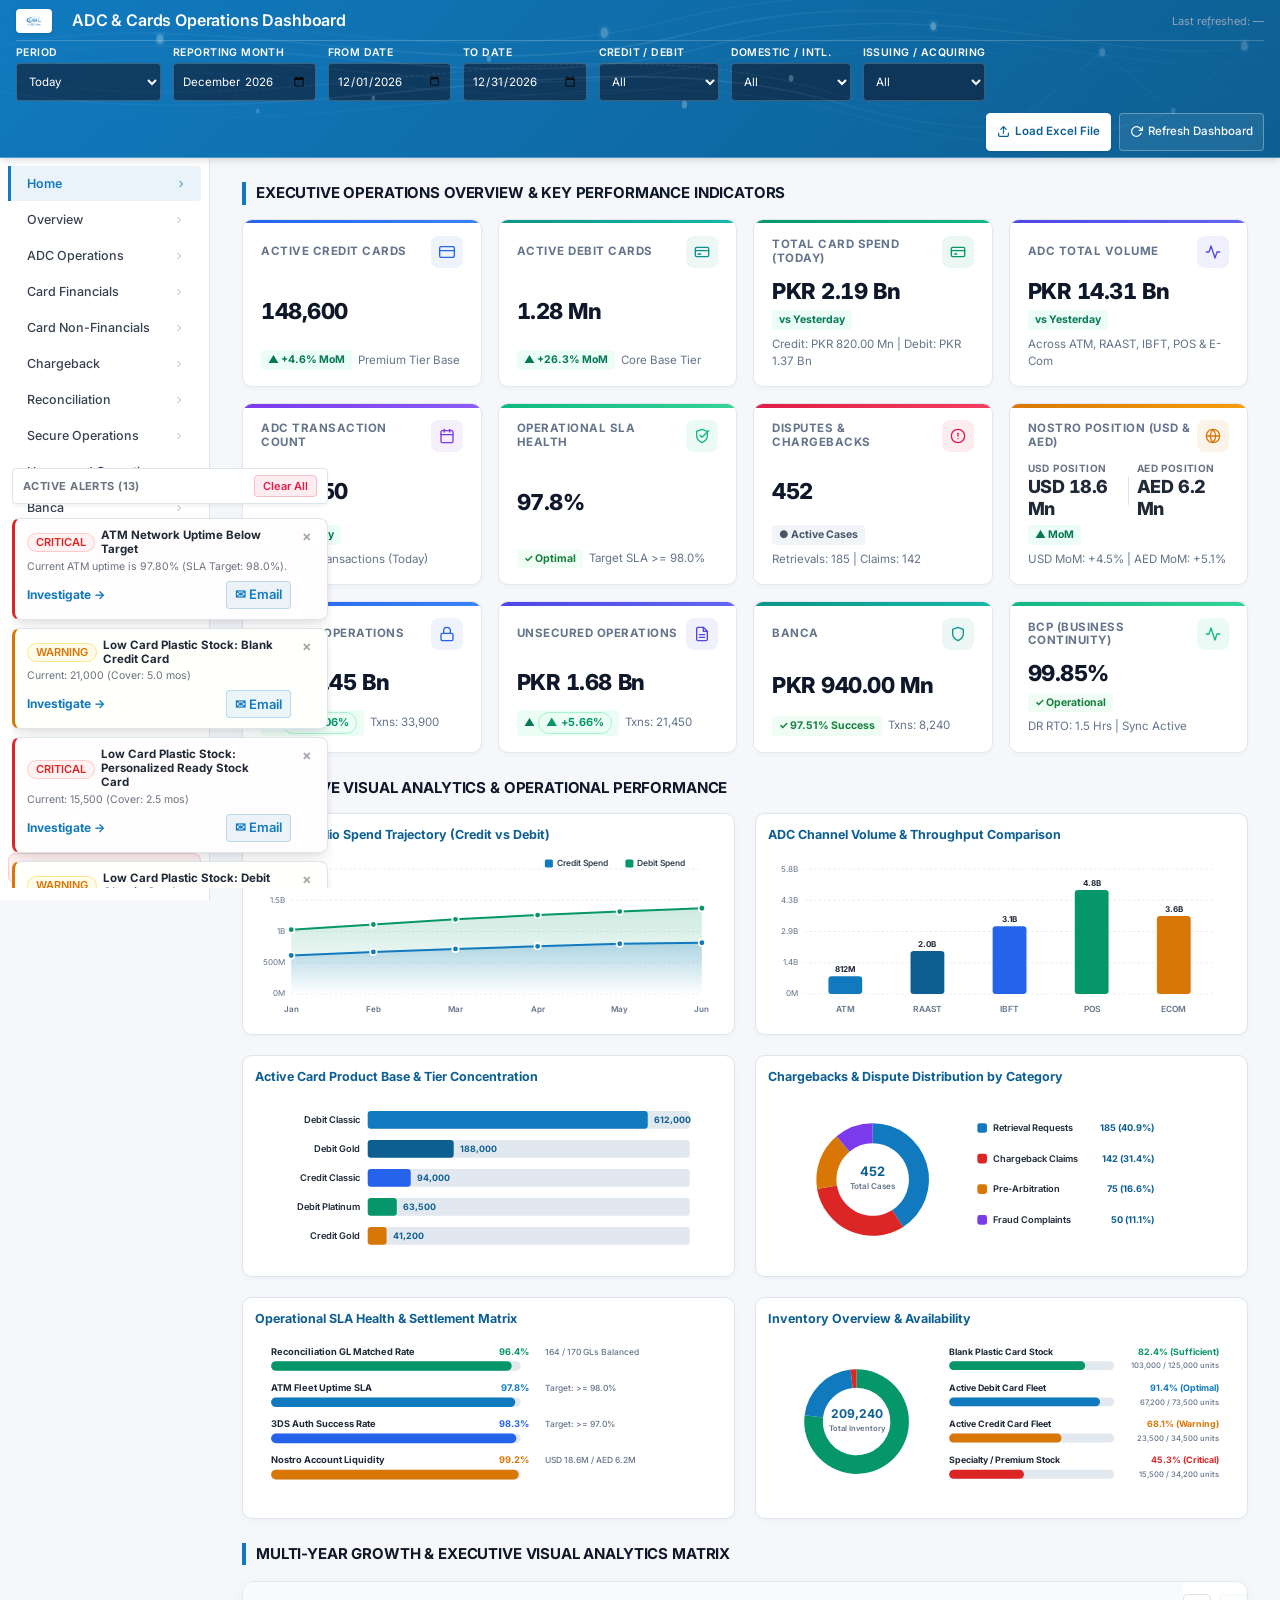
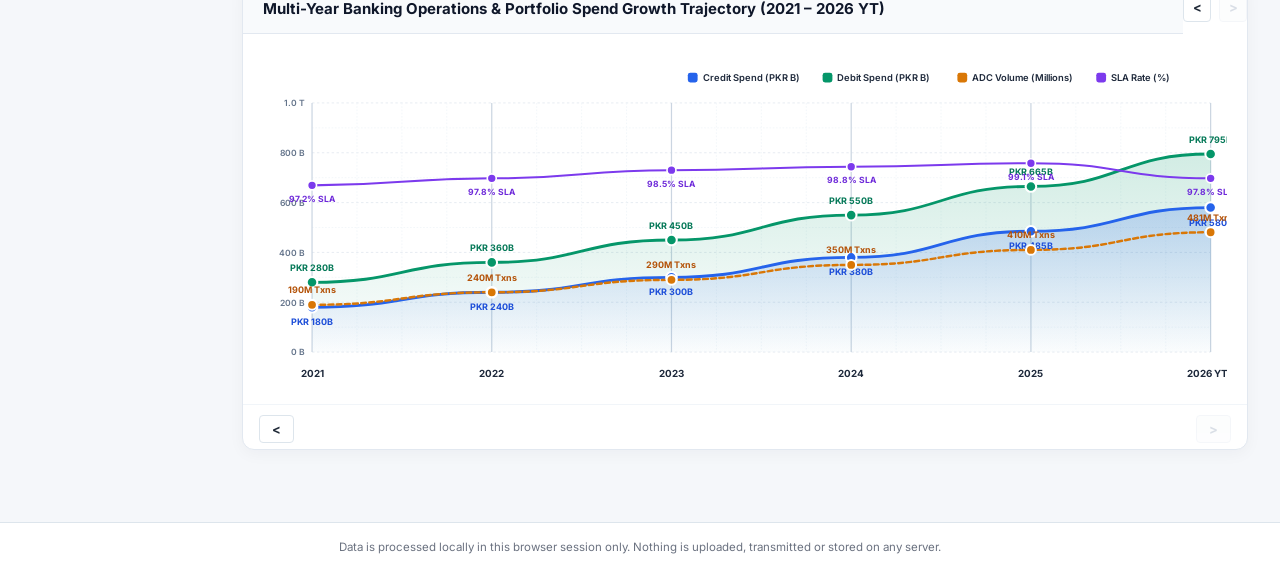
==== index.html @ 7d8af631 "5:15 - 28/9" ====
<!DOCTYPE html>
<html lang="en">
<head>
<meta charset="UTF-8">
<meta name="viewport" content="width=device-width, initial-scale=1.0">
<title>ADC &amp; Cards Operations Dashboard</title>
<link rel="preconnect" href="https://fonts.googleapis.com">
<link rel="preconnect" href="https://fonts.gstatic.com" crossorigin>
<link href="https://fonts.googleapis.com/css2?family=Inter:wght@400;500;600;700&display=swap" rel="stylesheet">
<link rel="stylesheet" href="css/style.css">
</head>
<body>

<header class="app-header">
  <div class="header-texture-overlay" aria-hidden="true">
    <svg class="header-texture-svg" viewBox="0 0 1440 120" preserveAspectRatio="none" xmlns="http://www.w3.org/2000/svg">
      <defs>
        <linearGradient id="hdrWaveGrad1" x1="0%" y1="0%" x2="100%" y2="0%">
          <stop offset="0%" stop-color="#ffffff" stop-opacity="0.04"/>
          <stop offset="30%" stop-color="#ffffff" stop-opacity="0.18"/>
          <stop offset="70%" stop-color="#d0e5f3" stop-opacity="0.22"/>
          <stop offset="100%" stop-color="#ffffff" stop-opacity="0.05"/>
        </linearGradient>
        <linearGradient id="hdrWaveGrad2" x1="0%" y1="0%" x2="100%" y2="0%">
          <stop offset="0%" stop-color="#d0e5f3" stop-opacity="0.08"/>
          <stop offset="50%" stop-color="#ffffff" stop-opacity="0.25"/>
          <stop offset="100%" stop-color="#117abf" stop-opacity="0.03"/>
        </linearGradient>
        <filter id="hdrGlow" x="-20%" y="-20%" width="140%" height="140%">
          <feGaussianBlur stdDeviation="3" result="blur"/>
          <feComposite in="SourceGraphic" in2="blur" operator="over"/>
        </filter>
      </defs>

      <g class="header-wave-group-1">
        <path d="M0,45 C280,10 520,85 800,35 C1080,-15 1280,65 1440,30" fill="none" stroke="url(#hdrWaveGrad1)" stroke-width="1.2"/>
        <path d="M0,55 C300,20 540,95 820,45 C1100,-5 1300,75 1440,40" fill="none" stroke="url(#hdrWaveGrad1)" stroke-width="1" stroke-opacity="0.7"/>
        <path d="M0,35 C260,0 500,75 780,25 C1060,-25 1260,55 1440,20" fill="none" stroke="url(#hdrWaveGrad2)" stroke-width="1.5"/>
        <path d="M0,65 C320,30 560,105 840,55 C1120,5 1320,85 1440,50" fill="none" stroke="url(#hdrWaveGrad1)" stroke-width="0.8" stroke-opacity="0.5"/>
        <path d="M0,25 C240,-10 480,65 760,15 C1040,-35 1240,45 1440,10" fill="none" stroke="url(#hdrWaveGrad2)" stroke-width="1.2" stroke-opacity="0.6"/>
      </g>

      <g class="header-wave-group-2">
        <path d="M0,70 C350,110 650,20 950,80 C1250,140 1380,25 1440,60" fill="none" stroke="url(#hdrWaveGrad2)" stroke-width="1.4"/>
        <path d="M0,80 C370,120 670,30 970,90 C1270,150 1400,35 1440,70" fill="none" stroke="url(#hdrWaveGrad1)" stroke-width="0.9" stroke-opacity="0.6"/>
        <path d="M0,60 C330,100 630,10 930,70 C1230,130 1360,15 1440,50" fill="none" stroke="url(#hdrWaveGrad2)" stroke-width="1.1" stroke-dasharray="4 2"/>
      </g>

      <g class="header-network-mesh" opacity="0.6">
        <line x1="1150" y1="90" x2="1240" y2="40" stroke="rgba(255,255,255,0.2)" stroke-width="0.8"/>
        <line x1="1240" y1="40" x2="1320" y2="85" stroke="rgba(255,255,255,0.2)" stroke-width="0.8"/>
        <line x1="1320" y1="85" x2="1400" y2="35" stroke="rgba(255,255,255,0.15)" stroke-width="0.8"/>
        <line x1="1240" y1="40" x2="1360" y2="20" stroke="rgba(255,255,255,0.15)" stroke-dasharray="2 2" stroke-width="0.8"/>
        <line x1="1150" y1="90" x2="1220" y2="105" stroke="rgba(255,255,255,0.15)" stroke-width="0.8"/>
        <line x1="1220" y1="105" x2="1320" y2="85" stroke="rgba(255,255,255,0.18)" stroke-width="0.8"/>

        <circle cx="1150" cy="90" r="2.5" fill="#ffffff" opacity="0.7"/>
        <circle cx="1240" cy="40" r="3" fill="#ffffff" opacity="0.9" filter="url(#hdrGlow)"/>
        <circle cx="1320" cy="85" r="2.5" fill="#d0e5f3" opacity="0.8"/>
        <circle cx="1400" cy="35" r="3.5" fill="#ffffff" opacity="0.9" filter="url(#hdrGlow)"/>
        <circle cx="1360" cy="20" r="2" fill="#ffffff" opacity="0.6"/>
        <circle cx="1220" cy="105" r="2" fill="#ffffff" opacity="0.5"/>
      </g>

      <g class="header-particles">
        <circle class="particle p1" cx="180" cy="30" r="3.5" fill="#ffffff" opacity="0.75" filter="url(#hdrGlow)"/>
        <circle class="particle p2" cx="420" cy="75" r="2" fill="#ffffff" opacity="0.6"/>
        <circle class="particle p3" cx="680" cy="25" r="4" fill="#d0e5f3" opacity="0.8" filter="url(#hdrGlow)"/>
        <circle class="particle p4" cx="890" cy="60" r="2.5" fill="#ffffff" opacity="0.7"/>
        <circle class="particle p5" cx="1050" cy="20" r="3" fill="#ffffff" opacity="0.85" filter="url(#hdrGlow)"/>
        <circle class="particle p6" cx="290" cy="85" r="2" fill="#ffffff" opacity="0.5"/>
        <circle class="particle p7" cx="550" cy="45" r="2.5" fill="#ffffff" opacity="0.65"/>
        <circle class="particle p8" cx="770" cy="80" r="3" fill="#ffffff" opacity="0.7"/>
      </g>
    </svg>
  </div>
  <div class="header-top">
    <div class="header-titles">
      <div class="header-title-row">
        <button id="btnMobileNavToggle" class="mobile-nav-toggle-btn" type="button" aria-label="Toggle Navigation Menu">
          <svg width="20" height="20" viewBox="0 0 24 24" fill="none" stroke="currentColor" stroke-width="2.2" stroke-linecap="round" stroke-linejoin="round"><line x1="3" y1="12" x2="21" y2="12"/><line x1="3" y1="6" x2="21" y2="6"/><line x1="3" y1="18" x2="21" y2="18"/></svg>
        </button>
        <img src="UBL_logo.png" alt="UBL Logo" class="header-logo" onerror="this.onerror=null;this.src='images/UBL_logo.png';">
        <h1>ADC &amp; Cards Operations Dashboard</h1>
      </div>
    </div>
    <div class="header-actions">
      <span id="loadedFileName" class="loaded-file"></span>
      <span id="lastRefreshed" class="last-refreshed">Last refreshed: &mdash;</span>
    </div>
  </div>
  <div id="globalMessage" class="global-message" role="status" aria-live="polite"></div>
  <div class="header-filters" id="globalFilters">
    <label class="filter-item">
      <span>Period</span>
      <select id="filterPeriod">
        <option value="today">Today</option>
        <option value="month">Full Month</option>
        <option value="custom">Custom Date Range</option>
      </select>
    </label>
    <label class="filter-item">
      <span>Reporting Month</span>
      <input type="month" id="filterReportingMonth">
    </label>
    <label class="filter-item">
      <span>From Date</span>
      <input type="date" id="filterFromDate">
      <input type="date" id="filterReportingDate" hidden>
    </label>
    <label class="filter-item">
      <span>To Date</span>
      <input type="date" id="filterToDate">
    </label>
    <label class="filter-item">
      <span>Credit / Debit</span>
      <select id="filterCreditDebit">
        <option value="all">All</option>
        <option value="credit">Credit</option>
        <option value="debit">Debit</option>
      </select>
    </label>
    <label class="filter-item">
      <span>Domestic / Intl.</span>
      <select id="filterDomIntl">
        <option value="all">All</option>
        <option value="domestic">Domestic</option>
        <option value="international">International</option>
      </select>
    </label>
    <label class="filter-item">
      <span>Issuing / Acquiring</span>
      <select id="filterIssAcq">
        <option value="all">All</option>
        <option value="issuing">Issuing</option>
        <option value="acquiring">Acquiring</option>
      </select>
    </label>
    <div class="filter-actions">
      <button id="btnLoadExcel" class="btn btn-primary btn-compact" type="button">
        <svg width="13" height="13" viewBox="0 0 24 24" fill="none" stroke="currentColor" stroke-width="2.2" stroke-linecap="round" stroke-linejoin="round"><path d="M21 15v4a2 2 0 0 1-2 2H5a2 2 0 0 1-2-2v-4"></path><polyline points="17 8 12 3 7 8"></polyline><line x1="12" y1="3" x2="12" y2="15"></line></svg>
        <span>Load Excel File</span>
      </button>
      <input id="fileInput" type="file" accept=".xlsx,.xls,.csv" hidden>
      <button id="btnRefresh" class="btn btn-secondary btn-compact" type="button">
        <svg width="13" height="13" viewBox="0 0 24 24" fill="none" stroke="currentColor" stroke-width="2.2" stroke-linecap="round" stroke-linejoin="round"><polyline points="23 4 23 10 17 10"></polyline><path d="M20.49 15a9 9 0 1 1-2.12-9.36L23 10"></path></svg>
        <span>Refresh Dashboard</span>
      </button>
    </div>
  </div>
</header>

<div class="app-body">
  <nav class="side-nav" id="sideNav" aria-label="Dashboard pages">
    <button class="nav-item" data-page="home" type="button">
      <span>Home</span>
      <svg class="nav-arrow" width="12" height="12" viewBox="0 0 24 24" fill="none" stroke="currentColor" stroke-width="2"><polyline points="9 18 15 12 9 6"></polyline></svg>
    </button>
    <button class="nav-item" data-page="overview" type="button">
      <span>Overview</span>
      <svg class="nav-arrow" width="12" height="12" viewBox="0 0 24 24" fill="none" stroke="currentColor" stroke-width="2"><polyline points="9 18 15 12 9 6"></polyline></svg>
    </button>
    <button class="nav-item" data-page="adc-operations" type="button">
      <span>ADC Operations</span>
      <svg class="nav-arrow" width="12" height="12" viewBox="0 0 24 24" fill="none" stroke="currentColor" stroke-width="2"><polyline points="9 18 15 12 9 6"></polyline></svg>
    </button>
    <button class="nav-item" data-page="card-financials" type="button">
      <span>Card Financials</span>
      <svg class="nav-arrow" width="12" height="12" viewBox="0 0 24 24" fill="none" stroke="currentColor" stroke-width="2"><polyline points="9 18 15 12 9 6"></polyline></svg>
    </button>
    <button class="nav-item" data-page="card-non-financials" type="button">
      <span>Card Non-Financials</span>
      <svg class="nav-arrow" width="12" height="12" viewBox="0 0 24 24" fill="none" stroke="currentColor" stroke-width="2"><polyline points="9 18 15 12 9 6"></polyline></svg>
    </button>
    <button class="nav-item" data-page="chargeback" type="button">
      <span>Chargeback</span>
      <svg class="nav-arrow" width="12" height="12" viewBox="0 0 24 24" fill="none" stroke="currentColor" stroke-width="2"><polyline points="9 18 15 12 9 6"></polyline></svg>
    </button>
    <button class="nav-item" data-page="reconciliation" type="button">
      <span>Reconciliation</span>
      <svg class="nav-arrow" width="12" height="12" viewBox="0 0 24 24" fill="none" stroke="currentColor" stroke-width="2"><polyline points="9 18 15 12 9 6"></polyline></svg>
    </button>
    <button class="nav-item" data-page="secure-operations" type="button">
      <span>Secure Operations</span>
      <svg class="nav-arrow" width="12" height="12" viewBox="0 0 24 24" fill="none" stroke="currentColor" stroke-width="2"><polyline points="9 18 15 12 9 6"></polyline></svg>
    </button>
    <button class="nav-item" data-page="unsecured-operations" type="button">
      <span>Unsecured Operations</span>
      <svg class="nav-arrow" width="12" height="12" viewBox="0 0 24 24" fill="none" stroke="currentColor" stroke-width="2"><polyline points="9 18 15 12 9 6"></polyline></svg>
    </button>
    <button class="nav-item" data-page="banca" type="button">
      <span>Banca</span>
      <svg class="nav-arrow" width="12" height="12" viewBox="0 0 24 24" fill="none" stroke="currentColor" stroke-width="2"><polyline points="9 18 15 12 9 6"></polyline></svg>
    </button>
    <button class="nav-item" data-page="bcp" type="button">
      <span>BCP</span>
      <svg class="nav-arrow" width="12" height="12" viewBox="0 0 24 24" fill="none" stroke="currentColor" stroke-width="2"><polyline points="9 18 15 12 9 6"></polyline></svg>
    </button>
    <button type="button" id="btnAllAlerts" class="btn-alerts-sidebar">
      <span class="alerts-icon">🔔</span>
      <span>Alerts</span>
    </button>
  </nav>

  <main class="page-content">

    <section id="page-home" class="page">
      <div id="home-body" class="page-body"></div>
    </section>

    <section id="page-overview" class="page">
      <div class="page-head">
        <h2>Overview</h2>
        <span class="period-label" data-period-label></span>
      </div>
      <div id="overview-body" class="page-body"></div>
    </section>

    <section id="page-adc-operations" class="page">
      <div class="page-head">
        <h2>ADC Operations</h2>
        <span class="period-label" data-period-label></span>
      </div>
      <div id="adc-operations-body" class="page-body"></div>
    </section>

    <section id="page-failure-reasons" class="page">
      <div class="page-head">
        <h2>Failure Reasons</h2>
        <span class="period-label" data-period-label></span>
      </div>
      <div id="failure-reasons-body" class="page-body"></div>
    </section>

    <section id="page-card-non-financials" class="page">
      <div class="page-head">
        <h2>Card Non-Financials</h2>
        <span class="period-label" data-period-label></span>
      </div>
      <div id="card-non-financials-body" class="page-body"></div>
    </section>

    <section id="page-card-financials" class="page">
      <div class="page-head">
        <h2>Card Financials</h2>
        <span class="period-label" data-period-label></span>
      </div>
      <div id="card-financials-body" class="page-body"></div>
    </section>

    <section id="page-chargeback" class="page">
      <div class="page-head">
        <h2>Chargeback</h2>
        <span class="period-label" data-period-label></span>
      </div>
      <div id="chargeback-body" class="page-body"></div>
    </section>

    <section id="page-reconciliation" class="page">
      <div class="page-head">
        <h2>Reconciliation</h2>
        <span class="period-label" data-period-label></span>
      </div>
      <div id="reconciliation-body" class="page-body"></div>
    </section>

    <section id="page-secure-operations" class="page">
      <div class="page-head">
        <h2>Secure Operations</h2>
        <span class="period-label" data-period-label></span>
      </div>
      <div id="secure-operations-body" class="page-body"></div>
    </section>

    <section id="page-unsecured-operations" class="page">
      <div class="page-head">
        <h2>Unsecured Operations</h2>
        <span class="period-label" data-period-label></span>
      </div>
      <div id="unsecured-operations-body" class="page-body"></div>
    </section>

    <section id="page-banca" class="page">
      <div class="page-head">
        <h2>Banca</h2>
        <span class="period-label" data-period-label></span>
      </div>
      <div id="banca-body" class="page-body"></div>
    </section>

    <section id="page-bcp" class="page">
      <div class="page-head">
        <h2>BCP</h2>
        <span class="period-label" data-period-label></span>
      </div>
      <div id="bcp-body" class="page-body"></div>
    </section>

  </main>
</div>

<footer class="app-footer">
  Data is processed locally in this browser session only. Nothing is uploaded, transmitted or stored on any server.
</footer>

<div id="alertsInboxModal" class="modal-overlay" style="display:none;">
  <div class="modal-content alerts-inbox-modal">
    <div class="modal-header">
      <div class="modal-header-title-group">
        <span class="modal-title">System Alerts Inbox</span>
        <span id="alertsInboxBadge" class="inbox-count-badge">0 Alerts</span>
      </div>
      <button type="button" class="modal-close-btn" id="btnCloseAlertsInbox" aria-label="Close inbox">&times;</button>
    </div>
    <div class="modal-body alerts-inbox-body" id="alertsInboxList"></div>
  </div>
</div>

<script src="js/xlsx.min.js"></script>
<script src="js/dashboard.js"></script>
</body>
</html>
---- css/style.css ----
/* ===== ADC & Cards Operations Dashboard — Corporate #117ABF Stylesheet ===== */

:root {
  /* 8px Base Grid System Spacing Tokens */
  --space-0-5: 4px;
  --space-1: 8px;
  --space-1-5: 12px;
  --space-2: 16px;
  --space-2-5: 20px;
  --space-3: 24px;
  --space-4: 32px;
  --space-5: 40px;
  --space-6: 48px;

  /* Core Brand Color — Strict #117ABF Standard */
  --brand: #117ABF;          /* Primary Core Brand Blue (#117ABF) */
  --brand-dark: #0D5F92;     /* Darker Brand Blue */
  --brand-light: #EAF3FA;    /* Light Brand Blue Tint */
  --brand-border: #90C4E4;   /* Brand Border */
  
  --header-bg-start: #117ABF; /* Core Brand Header Start */
  --header-bg-end: #0D5F92;   /* Core Brand Header End */
  --header-height: 80px;      /* Dynamic Header Height Reserved Offset */
  
  --white: #FFFFFF;
  --bg: #F5F7FA;              /* Background */
  --card-bg: #FFFFFF;
  --border: #DDE5EC;          /* Divider Border */
  --border-hover: #B8D4EA;
  
  --text-main: #1F2937;       /* Main Text */
  --text-body: #374151;       /* Body Text */
  --text-secondary: #6B7280;  /* Secondary Text */
  --text-muted: #9CA3AF;
  
  /* Status Colors */
  --positive: #059669;
  --positive-bg: #ECFDF5;
  --positive-border: #A7F3D0;
  
  --warning: #D97706;
  --warning-bg: #FFFBEB;
  --warning-border: #FDE68A;
  
  --critical: #DC2626;
  --critical-bg: #FEF2F2;
  --critical-border: #FECACA;

  /* Radius & Elevation */
  --radius-sm: 4px;
  --radius-md: 8px;
  --radius-lg: 12px;
  --radius-pill: 9999px;
  
  --shadow-sm: 0 1px 3px 0 rgba(17, 122, 191, 0.06), 0 1px 2px -1px rgba(0, 0, 0, 0.03);
  --shadow-md: 0 4px 6px -1px rgba(17, 122, 191, 0.1), 0 2px 4px -2px rgba(0, 0, 0, 0.05);
  --shadow-lg: 0 10px 15px -3px rgba(17, 122, 191, 0.12), 0 4px 6px -4px rgba(0, 0, 0, 0.05);

  /* Overview Palette Extensions */
  --ov-text-dark:   #0D5F92;
  --ov-blue-mid:    #117ABF;
  --ov-blue-light:  #D0E5F3;
  --ov-blue-xlight: #F0F7FC;
  --ov-text-body:   #253746;
  --ov-text-2nd:    #6B7C89;
  --ov-positive:    #059669;
  --ov-amber:       #D97706;
  --ov-red:         #DC2626;
}

* {
  box-sizing: border-box;
}

html, body {
  margin: 0;
  padding: 0;
  width: 100%;
  max-width: 100%;
  background: var(--bg);
  color: var(--text-main);
  font-family: "Inter", "Segoe UI", -apple-system, BlinkMacSystemFont, Roboto, sans-serif;
  font-size: 13.5px;
  line-height: 1.5;
  -webkit-font-smoothing: antialiased;
}

.app-header, .app-body, .page-content, .page, .page-body {
  width: 100%;
  max-width: 100%;
  min-width: 0;
  box-sizing: border-box;
}

button, input, select {
  font-family: inherit;
  font-size: 13px;
}

.header-logo {
  height: 52px;
  width: auto;
  object-fit: contain;
  margin-right: var(--space-1-5);
  display: inline-block;
  vertical-align: middle;
  background: var(--white);
  padding: 4px 10px;
  border-radius: var(--radius-sm);
  box-shadow: 0 1px 3px rgba(0, 0, 0, 0.12);
}

/* ---------- Keyframes ---------- */
@keyframes fadeIn {
  from { opacity: 0; transform: translateY(4px); }
  to { opacity: 1; transform: translateY(0); }
}

@keyframes pulseGlow {
  0% { box-shadow: 0 0 0 0 rgba(37, 99, 235, 0.4); }
  70% { box-shadow: 0 0 0 6px rgba(37, 99, 235, 0); }
  100% { box-shadow: 0 0 0 0 rgba(37, 99, 235, 0); }
}

/* ---------- App Header ---------- */
.app-header {
  position: fixed;
  top: 0;
  left: 0;
  right: 0;
  width: 100%;
  z-index: 1000;
  background: linear-gradient(135deg, var(--header-bg-start) 0%, var(--header-bg-end) 100%);
  color: var(--white);
  padding: 6px 16px 6px 16px;
  border-bottom: 1px solid rgba(255, 255, 255, 0.25);
  box-shadow: 0 2px 8px rgba(0, 0, 0, 0.15);
  box-sizing: border-box;
  overflow: hidden;
}

/* Digital Network Vector Texture Overlay */
.header-texture-overlay {
  position: absolute;
  top: 0;
  left: 0;
  width: 100%;
  height: 100%;
  pointer-events: none;
  z-index: 0;
  opacity: 0.35;
  overflow: hidden;
  transition: opacity 0.3s ease;
}

.header-texture-svg {
  width: 100%;
  height: 100%;
  display: block;
}

/* Ensure text & inputs remain floating crystal-clear over texture */
.header-top,
.header-filters,
.global-message {
  position: relative;
  z-index: 2;
}

/* Completely Static Vector Background Texture (No Movement / No Animations) */
.header-wave-group-1,
.header-wave-group-2,
.header-particles .particle {
  animation: none !important;
  transform: none !important;
}

.header-top {
  display: flex;
  flex-wrap: wrap;
  align-items: center;
  justify-content: space-between;
  gap: var(--space-1);
  padding: 1px 0;
  min-height: 30px;
}

.header-titles {
  display: flex;
  flex-direction: column;
  gap: 0;
}

.header-title-row {
  display: flex;
  align-items: center;
  gap: var(--space-1);
}

.header-logo {
  height: 24px;
  max-height: 26px;
  width: auto;
  object-fit: contain;
  flex-shrink: 0;
}

.header-icon {
  color: #60A5FA;
  flex-shrink: 0;
}

.header-titles h1 {
  font-size: 16px;
  margin: 0;
  font-weight: 600;
  line-height: 1.2;
  letter-spacing: -0.01em;
  color: var(--white);
}

.confidential-tag {
  font-size: 10px;
  letter-spacing: 0.06em;
  text-transform: uppercase;
  color: #94A3B8;
  font-weight: 600;
}

.header-actions {
  display: flex;
  align-items: center;
  gap: var(--space-1);
  flex-wrap: wrap;
  font-size: 11px;
}

.data-status {
  padding: 4px 10px;
  border-radius: var(--radius-pill);
  font-size: 11px;
  font-weight: 600;
  border: 1px solid rgba(255, 255, 255, 0.2);
  background: rgba(255, 255, 255, 0.08);
  backdrop-filter: blur(4px);
  display: inline-flex;
  align-items: center;
  gap: 6px;
}

.data-status::before {
  content: "";
  display: inline-block;
  width: 6px;
  height: 6px;
  border-radius: 50%;
  background: currentColor;
}

.data-status.loaded {
  background: #DCFCE7;
  color: #15803D;
  border-color: #86EFAC;
}

.data-status.illustrative {
  background: #FEF3C7;
  color: #B45309;
  border-color: #FDE68A;
}

.loaded-file, .last-refreshed {
  color: #94A3B8;
  white-space: nowrap;
  font-size: 11px;
}

.btn {
  display: inline-flex;
  align-items: center;
  gap: 5px;
  border: 1px solid rgba(255, 255, 255, 0.2);
  background: rgba(255, 255, 255, 0.08);
  color: var(--white);
  padding: 5px 10px;
  border-radius: var(--radius-md);
  font-size: 11.5px;
  font-weight: 500;
  cursor: pointer;
  transition: all 0.15s ease;
}

.btn-compact {
  padding: 4px 10px;
  font-size: 11.5px;
  height: 28px;
  line-height: 1;
  white-space: nowrap;
  border-radius: var(--radius-sm);
}

.btn svg { flex-shrink: 0; }

.btn:hover {
  background: rgba(255, 255, 255, 0.16);
  border-color: rgba(255, 255, 255, 0.35);
  transform: translateY(-1px);
}

.btn:active {
  transform: translateY(0);
}

.btn:focus-visible {
  outline: 2px solid #60A5FA;
  outline-offset: 2px;
}

.btn-primary {
  background: var(--white);
  color: var(--brand-dark);
  border-color: var(--white);
  font-weight: 600;
  box-shadow: 0 1px 2px rgba(0, 0, 0, 0.1);
}

.btn-primary:hover {
  background: #F1F5F9;
  color: var(--brand-dark);
  box-shadow: 0 4px 6px rgba(0, 0, 0, 0.12);
}

.btn-secondary {
  border-color: rgba(255, 255, 255, 0.3);
}

.btn-ghost {
  border-color: rgba(255, 255, 255, 0.15);
  color: #CBD5E1;
  font-size: 12px;
}
.btn-ghost:hover { color: var(--white); }

.global-message {
  margin-top: 1px;
  font-size: 11px;
  min-height: 0;
  transition: all 0.2s ease;
}
.global-message.info { color: #93C5FD; }
.global-message.error { color: #FCA5A5; font-weight: 600; }
.global-message.success { color: #86EFAC; font-weight: 600; }

.header-filters {
  position: static;
  background: transparent;
  display: flex;
  flex-wrap: wrap;
  gap: var(--space-1-5);
  margin-top: 4px;
  padding: 4px 0 0 0;
  border-top: 1px solid rgba(255, 255, 255, 0.2);
  border-bottom: none;
  box-shadow: none;
  align-items: flex-end;
}

.filter-actions {
  display: flex;
  align-items: center;
  gap: 8px;
  margin-left: auto;
}

.filter-item {
  display: flex;
  flex-direction: column;
  font-size: 10.5px;
  font-weight: 600;
  text-transform: uppercase;
  letter-spacing: 0.04em;
  color: #FFFFFF;
  gap: 2px;
}

.filter-item select, .filter-item input {
  padding: 4px 8px;
  height: 28px;
  border-radius: var(--radius-sm);
  border: 1px solid rgba(255, 255, 255, 0.2);
  background: rgba(15, 23, 42, 0.6);
  color: var(--white);
  min-width: 120px;
  font-size: 11.5px;
  transition: border-color 0.15s ease, background 0.15s ease, box-shadow 0.15s ease;
}

.filter-item select option {
  background: #1E293B;
  color: var(--white);
}

.filter-item select:focus, .filter-item input:focus {
  border-color: #60A5FA;
  background: rgba(15, 23, 42, 0.9);
  outline: none;
  box-shadow: 0 0 0 2px rgba(96, 165, 250, 0.3);
}

.filter-item select:hover, .filter-item input:hover {
  border-color: rgba(255, 255, 255, 0.35);
}

/* ---------- App Layout ---------- */
.app-body {
  display: flex;
  align-items: flex-start;
  margin-top: var(--header-height);
  min-height: calc(100vh - var(--header-height));
  position: relative;
}

.side-nav {
  width: 210px;
  flex-shrink: 0;
  background: var(--card-bg);
  border-right: 1px solid var(--border);
  display: flex;
  flex-direction: column;
  padding: var(--space-1) 0;
  position: fixed;
  top: var(--header-height);
  left: 0;
  bottom: 0;
  height: calc(100vh - var(--header-height));
  gap: 1px;
  overflow-y: auto;
  overflow-x: hidden;
  z-index: 900;
  box-sizing: border-box;
}

.page-content {
  flex: 1;
  margin-left: 210px;
  padding: 16px 24px 32px 24px;
  min-width: 0;
  box-sizing: border-box;
}

.home-kpi-grid {
  display: grid;
  grid-template-columns: repeat(4, 1fr);
  gap: 16px;
  margin-bottom: 24px;
}

@media (max-width: 1280px) {
  .home-kpi-grid {
    grid-template-columns: repeat(2, 1fr);
  }
}

@media (max-width: 640px) {
  .home-kpi-grid {
    grid-template-columns: 1fr;
  }
}

.home-kpi-card {
  background: #FFFFFF;
  border: 1px solid #E2E8F0;
  border-radius: 10px;
  padding: 16px 18px;
  box-shadow: 0 2px 8px rgba(15, 23, 42, 0.04), 0 1px 2px rgba(15, 23, 42, 0.02);
  transition: transform 0.2s cubic-bezier(0.4, 0, 0.2, 1), box-shadow 0.2s cubic-bezier(0.4, 0, 0.2, 1), border-color 0.2s ease;
  display: flex;
  flex-direction: column;
  justify-content: space-between;
  height: 100%;
  min-height: 120px;
  box-sizing: border-box;
  position: relative;
  overflow: hidden;
}

.home-kpi-card::before {
  content: "";
  position: absolute;
  top: 0;
  left: 0;
  right: 0;
  height: 3.5px;
}

.home-kpi-card.accent-blue::before { background: linear-gradient(90deg, #2563EB, #3B82F6); }
.home-kpi-card.accent-teal::before { background: linear-gradient(90deg, #0D9488, #14B8A6); }
.home-kpi-card.accent-green::before { background: linear-gradient(90deg, #059669, #10B981); }
.home-kpi-card.accent-indigo::before { background: linear-gradient(90deg, #4F46E5, #6366F1); }
.home-kpi-card.accent-purple::before { background: linear-gradient(90deg, #7C3AED, #8B5CF6); }
.home-kpi-card.accent-emerald::before { background: linear-gradient(90deg, #059669, #34D399); }
.home-kpi-card.accent-rose::before { background: linear-gradient(90deg, #E11D48, #F43F5E); }
.home-kpi-card.accent-amber::before { background: linear-gradient(90deg, #D97706, #F59E0B); }

.home-kpi-card:hover {
  transform: translateY(-3px);
  box-shadow: 0 10px 20px rgba(15, 23, 42, 0.08), 0 3px 6px rgba(15, 23, 42, 0.04);
  border-color: #CBD5E1;
}

.home-kpi-head {
  display: flex;
  align-items: center;
  justify-content: space-between;
  margin-bottom: 10px;
}

.home-kpi-title {
  font-size: 11px;
  font-weight: 700;
  text-transform: uppercase;
  letter-spacing: 0.05em;
  color: #64748B;
  line-height: 1.2;
}

.home-kpi-icon {
  width: 30px;
  height: 30px;
  border-radius: 8px;
  display: flex;
  align-items: center;
  justify-content: center;
  flex-shrink: 0;
}

.accent-blue .home-kpi-icon { background: rgba(37, 99, 235, 0.08); color: #2563EB; }
.accent-teal .home-kpi-icon { background: rgba(13, 148, 136, 0.08); color: #0D9488; }
.accent-green .home-kpi-icon { background: rgba(5, 150, 105, 0.08); color: #059669; }
.accent-indigo .home-kpi-icon { background: rgba(79, 70, 229, 0.08); color: #4F46E5; }
.accent-purple .home-kpi-icon { background: rgba(124, 58, 237, 0.08); color: #7C3AED; }
.accent-emerald .home-kpi-icon { background: rgba(5, 150, 105, 0.08); color: #059669; }
.accent-rose .home-kpi-icon { background: rgba(225, 29, 72, 0.08); color: #E11D48; }
.accent-amber .home-kpi-icon { background: rgba(217, 119, 6, 0.08); color: #D97706; }

.home-kpi-val {
  font-size: 23px;
  font-weight: 700;
  color: #0F172A;
  font-variant-numeric: tabular-nums;
  line-height: 1.25;
  letter-spacing: -0.02em;
  margin-bottom: 8px;
}

.home-kpi-sub {
  font-size: 11.5px;
  color: #64748B;
  display: flex;
  align-items: center;
  gap: 6px;
  flex-wrap: wrap;
}

.kpi-badge {
  display: inline-flex;
  align-items: center;
  gap: 3px;
  padding: 2px 7px;
  border-radius: 9999px;
  font-size: 10.5px;
  font-weight: 700;
  white-space: nowrap;
}

.kpi-badge.up { background: #ECFDF5; color: #047857; }
.kpi-badge.down { background: #FEF2F2; color: #B91C1C; }
.kpi-badge.ok { background: #EFF6FF; color: #1D4ED8; }
.kpi-badge.neutral { background: #F1F5F9; color: #475569; }

.ov-chart-card.full-width {
  grid-column: 1 / -1;
  width: 100% !important;
  max-width: 100% !important;
  margin-top: 16px;
  margin-bottom: 32px;
  padding: 0;
  box-sizing: border-box;
  background: #FFFFFF;
  border: 1px solid #E2E8F0;
  border-radius: 12px;
  box-shadow: 0 4px 16px rgba(15, 23, 42, 0.04);
  overflow: hidden;
  clear: both;
  display: block !important;
}

.ov-chart-card.full-width .ov-chart-title {
  padding: 16px 20px 12px 20px;
  font-size: 15px;
  font-weight: 700;
  color: #0F172A;
  background: #F8FAFC;
  border-bottom: 1px solid #E2E8F0;
  margin: 0;
  box-sizing: border-box;
  width: 100% !important;
}

.ov-chart-card.full-width .ov-chart-body {
  padding: 16px 20px;
  width: 100% !important;
  max-width: 100% !important;
  box-sizing: border-box;
  overflow: hidden;
  display: block !important;
  flex: none !important;
}

.ov-chart-card.full-width .ov-chart-body svg {
  width: 100% !important;
  height: auto !important;
  max-width: 100% !important;
  min-width: 100% !important;
  display: block !important;
}

.yearly-matrix-table-wrap {
  margin-top: 16px;
  overflow-x: auto;
  border: 1px solid #E2E8F0;
  border-radius: 8px;
  background: #FFFFFF;
}

.yearly-matrix-table {
  width: 100%;
  border-collapse: collapse;
  font-size: 11.5px;
}

.yearly-matrix-table th {
  background: #F1F5F9 !important;
  color: #0F172A !important;
  font-weight: 700;
  text-align: left;
  padding: 10px 14px;
  border-bottom: 2px solid #E2E8F0;
  white-space: nowrap;
}

.yearly-matrix-table td {
  padding: 10px 14px;
  border-bottom: 1px solid #E2E8F0;
  color: #1E293B;
  font-weight: 500;
  white-space: nowrap;
}

.yearly-matrix-table tr:nth-child(even) {
  background: #F8FAFC;
}

.yearly-matrix-table tr.total-row {
  background: #EFF6FF;
  font-weight: 700;
}

.yearly-matrix-table tr.total-row td {
  color: #1E40AF;
  border-top: 2px solid #BFDBFE;
}

.btn-alerts-sidebar {
  margin-top: auto;
  margin-bottom: 8px;
  margin-left: 8px;
  margin-right: 8px;
  display: flex;
  align-items: center;
  justify-content: center;
  gap: 6px;
  padding: 7px 12px;
  background: rgba(239, 68, 68, 0.08);
  color: #DC2626;
  border: 1px solid rgba(239, 68, 68, 0.2);
  border-radius: var(--radius-md);
  font-size: 12px;
  font-weight: 600;
  cursor: pointer;
  transition: all 0.15s ease;
  width: calc(100% - 16px);
  box-sizing: border-box;
}

.btn-alerts-sidebar:hover {
  background: rgba(239, 68, 68, 0.16);
  border-color: rgba(239, 68, 68, 0.35);
  transform: translateY(-1px);
}

.nav-item {
  text-align: left;
  background: none;
  border: none;
  border-left: 3px solid transparent;
  padding: 10px var(--space-2);
  cursor: pointer;
  color: var(--text-body);
  font-size: 12.5px;
  font-weight: 500;
  transition: all 0.15s ease;
  margin: 0 var(--space-1);
  border-radius: 0 var(--radius-sm) var(--radius-sm) 0;
  display: flex;
  align-items: center;
  justify-content: space-between;
  white-space: nowrap;
  min-width: 0;
}

.nav-arrow {
  opacity: 0.4;
  transition: transform 0.15s ease, opacity 0.15s ease;
}

.nav-item:hover {
  background: var(--bg);
  color: var(--text-main);
}
.nav-item:hover .nav-arrow { opacity: 0.8; transform: translateX(2px); }

.nav-item:focus-visible {
  outline: 2px solid var(--brand);
  outline-offset: -2px;
}

.nav-item.active {
  border-left-color: var(--brand);
  color: var(--brand);
  background: var(--brand-light);
  font-weight: 600;
}
.nav-item.active .nav-arrow { opacity: 1; stroke: var(--brand); transform: translateX(2px); }

.page-content {
  flex: 1;
  padding: var(--space-3) var(--space-4) var(--space-6);
  min-width: 0;
}

.page { display: none; }
.page.active {
  display: block;
  animation: fadeIn 0.25s cubic-bezier(0.4, 0, 0.2, 1);
}

.page-head {
  display: flex;
  align-items: baseline;
  justify-content: space-between;
  flex-wrap: wrap;
  gap: var(--space-1);
  margin-bottom: var(--space-3);
  border-bottom: 2px solid var(--brand);
  padding-bottom: var(--space-1-5);
}

.page-head h2 {
  margin: 0;
  color: var(--brand-dark);
  font-size: 20px;
  font-weight: 700;
  letter-spacing: -0.01em;
}

.period-label {
  font-size: 12px;
  font-weight: 500;
  color: var(--text-secondary);
  background: var(--brand-light);
  color: var(--brand);
  padding: 3px 10px;
  border-radius: var(--radius-pill);
}

/* ---------- KPI Grid & Cards ---------- */
.card {
  background: var(--card-bg);
  border: 1px solid var(--border);
  border-radius: var(--radius-md);
  box-shadow: var(--shadow-sm);
  padding: var(--space-2) var(--space-2-5);
  margin-bottom: var(--space-2);
}

.section-title {
  color: var(--brand-dark);
  font-size: 14px;
  font-weight: 700;
  margin: var(--space-4) 0 var(--space-1-5);
  text-transform: uppercase;
  letter-spacing: 0.03em;
  display: flex;
  align-items: center;
  gap: var(--space-1);
}
.section-title::before {
  display: none !important;
}
.section-title:first-child { margin-top: 0; }

.kpi-grid {
  display: grid;
  grid-template-columns: repeat(auto-fit, minmax(170px, 1fr));
  gap: var(--space-1-5);
  margin-bottom: var(--space-2);
}

.kpi-card {
  background: var(--card-bg);
  border: 1px solid var(--border);
  border-radius: var(--radius-md);
  padding: var(--space-2);
  box-shadow: var(--shadow-sm);
  transition: transform 0.2s ease, box-shadow 0.2s ease, border-color 0.2s ease;
  display: flex;
  flex-direction: column;
  justify-content: space-between;
  min-width: 0;
  max-width: 100%;
}

.kpi-card:hover {
  transform: translateY(-2px);
  box-shadow: var(--shadow-md);
  border-color: var(--border-hover);
}

.kpi-label {
  font-size: 11px;
  font-weight: 600;
  text-transform: uppercase;
  letter-spacing: 0.04em;
  color: var(--text-secondary);
  margin-bottom: var(--space-0-5);
  line-height: 1.3;
  word-break: break-word;
}

.kpi-value {
  font-size: 22px;
  font-weight: 700;
  color: var(--text-main);
  font-variant-numeric: tabular-nums;
  line-height: 1.25;
  word-break: break-word;
  overflow-wrap: break-word;
  min-width: 0;
  max-width: 100%;
}

.kpi-sub {
  font-size: 11.5px;
  margin-top: var(--space-1);
  color: var(--text-secondary);
  display: flex;
  align-items: center;
  gap: 4px;
  flex-wrap: wrap;
}

/* Indicators — single pill style used across ALL tables and pages */
.indicator {
  display: inline-flex;
  align-items: center;
  gap: 3px;
  padding: 2px 7px;
  border-radius: var(--radius-pill);
  font-size: 11px;
  font-weight: 700;
  line-height: 1.4;
  white-space: nowrap;
  vertical-align: middle;
  letter-spacing: 0.01em;
}

.indicator.up.positive,
.indicator.down.positive {
  background: var(--positive-bg);
  color: var(--positive);
  border: 1px solid var(--positive-border);
}

.indicator.up.negative,
.indicator.down.negative {
  background: var(--critical-bg);
  color: var(--critical);
  border: 1px solid var(--critical-border);
}

.indicator.flat {
  background: var(--bg);
  color: var(--text-secondary);
  border: 1px solid var(--border);
}

/* Status Badges */
.status-badge {
  display: inline-flex;
  align-items: center;
  padding: 3px 8px;
  border-radius: var(--radius-pill);
  font-size: 11px;
  font-weight: 600;
  line-height: 1;
}
.status-badge.ok { background: var(--positive-bg); color: var(--positive); border: 1px solid var(--positive-border); }
.status-badge.warning { background: var(--warning-bg); color: var(--warning); border: 1px solid var(--warning-border); }
.status-badge.critical { background: var(--critical-bg); color: var(--critical); border: 1px solid var(--critical-border); }

/* ---------- Tables ---------- */
.table-wrap {
  overflow-x: auto;
  max-width: 100%;
  -webkit-overflow-scrolling: touch;
  background: var(--card-bg);
  border: 1px solid var(--border);
  border-radius: var(--radius-md);
  box-shadow: var(--shadow-sm);
  margin-bottom: var(--space-3);
}

table.data-table {
  width: 100%;
  border-collapse: separate;
  border-spacing: 0;
  font-size: 13px;
}

/* ADC Operations Page 3-Column Box Grid & Overview-Style Cards */
#adc-operations-body .kpi-grid {
  display: grid;
  grid-template-columns: repeat(3, 1fr);
  gap: var(--space-2);
  margin-bottom: var(--space-3);
  align-items: stretch;
}

@media (max-width: 900px) {
  #adc-operations-body .kpi-grid {
    grid-template-columns: repeat(2, 1fr);
  }
}

@media (max-width: 550px) {
  #adc-operations-body .kpi-grid {
    grid-template-columns: 1fr;
  }
}

#adc-operations-body .kpi-card {
  background: var(--card-bg);
  border: 1px solid var(--border);
  border-top: 3.5px solid var(--brand, #117ABF);
  border-radius: var(--radius-md);
  padding: var(--space-2);
  box-shadow: var(--shadow-sm);
  display: flex;
  flex-direction: column;
  justify-content: space-between;
  gap: var(--space-0-5);
  transition: transform 0.2s ease, box-shadow 0.2s ease, border-color 0.2s ease;
  min-width: 0;
  max-width: 100%;
  box-sizing: border-box;
  height: 100%;
}

#adc-operations-body .kpi-card.total-atm-long-box {
  width: 100%;
  max-width: 100%;
  box-sizing: border-box;
  margin-bottom: var(--space-2);
  display: flex;
  flex-direction: row;
  align-items: center;
  justify-content: space-between;
  padding: 16px 24px;
}

#adc-operations-body .kpi-card.total-atm-long-box .kpi-label {
  margin-bottom: 4px;
}

#adc-operations-body .kpi-card.total-atm-long-box .kpi-value {
  margin: 0;
  font-size: 26px;
}

#adc-operations-body .kpi-card.total-atm-long-box .kpi-sub {
  margin-top: 0;
  padding-top: 0;
}

#adc-operations-body .kpi-card.total-atm-long-box .kpi-atm-sub-breakdown {
  display: flex;
  flex-direction: row;
  gap: 16px;
  align-items: center;
  margin-top: 0;
  padding-top: 0;
  border-top: none;
}

.atm-badge-chip {
  display: flex;
  align-items: center;
  gap: 10px;
  padding: 8px 16px;
  border-radius: var(--radius-md, 6px);
  border: 1px solid var(--border, #E2E8F0);
  background: var(--surface-light, #F8FAFC);
  box-shadow: 0 1px 2px rgba(0,0,0,0.03);
}

.atm-badge-chip.dom-chip {
  border-left: 4px solid var(--brand, #117ABF);
  background: rgba(17, 122, 191, 0.06);
}

.atm-badge-chip.intl-chip {
  border-left: 4px solid #0284C7;
  background: rgba(2, 132, 199, 0.06);
}

.atm-badge-chip .chip-label {
  font-size: 11.5px;
  font-weight: 700;
  letter-spacing: 0.02em;
  text-transform: none;
  white-space: nowrap;
  color: var(--ov-text-dark, #0D5F92);
}

.atm-badge-chip .chip-value {
  font-size: 16px;
  font-weight: 700;
  color: var(--text-main, #0F172A);
  font-variant-numeric: tabular-nums;
}

@media (max-width: 650px) {
  #adc-operations-body .kpi-card.total-atm-long-box {
    flex-direction: column;
    align-items: flex-start;
    gap: 12px;
  }
}

#adc-operations-body .kpi-card:hover,
#adc-operations-body .kpi-card[style*="cursor: pointer"]:hover,
#adc-operations-body .kpi-card[style*="cursor:pointer"]:hover {
  transform: translateY(-2px);
  box-shadow: var(--shadow-md);
  border-color: var(--border-hover);
}

#adc-operations-body .kpi-card .kpi-label {
  font-size: 11px;
  font-weight: 600;
  text-transform: uppercase;
  letter-spacing: 0.04em;
  color: var(--text-secondary);
  line-height: 1.3;
  margin-bottom: var(--space-0-5);
  word-break: break-word;
}

#adc-operations-body .kpi-card .kpi-value {
  font-size: 24px;
  font-weight: 700;
  color: var(--ov-text-dark, #0D5F92);
  font-variant-numeric: tabular-nums;
  line-height: 1.2;
  margin-top: 2px;
  margin-bottom: 2px;
  word-break: break-word;
  overflow-wrap: break-word;
  min-width: 0;
}

#adc-operations-body .kpi-card .kpi-sub {
  font-size: 11.5px;
  color: var(--ov-text-2nd, #64748B);
  display: flex;
  align-items: center;
  gap: 4px;
  flex-wrap: wrap;
  line-height: 1.3;
  margin-top: auto;
  padding-top: var(--space-1);
}

.kpi-atm-sub-breakdown {
  display: flex;
  flex-direction: column;
  gap: 4px;
  margin-top: 8px;
  padding-top: 6px;
  border-top: 1px solid var(--border);
  font-size: 11.5px;
}

.kpi-atm-sub-row {
  display: flex;
  justify-content: space-between;
  align-items: center;
  color: var(--text-secondary);
}

.kpi-atm-sub-row strong {
  color: var(--text-main);
  font-variant-numeric: tabular-nums;
  font-weight: 600;
}

.kpi-three-box-sub {
  display: flex;
  flex-direction: column;
  gap: 6px;
  margin-top: 4px;
  width: 100%;
}

.kpi-three-row {
  display: flex;
  justify-content: space-between;
  align-items: center;
  gap: 12px;
  font-size: 11.5px;
  color: var(--text-secondary);
}

.kpi-three-row strong {
  color: var(--text-main);
  font-size: 14px;
  font-weight: 700;
  font-variant-numeric: tabular-nums;
}

.kpi-three-lbl {
  font-size: 11px;
  color: var(--text-secondary);
}

.kpi-three-change {
  display: flex;
  align-items: center;
  justify-content: space-between;
  font-size: 11px;
  padding-top: 4px;
  border-top: 1px dashed var(--border);
  color: var(--text-secondary);
}

/* Toast Queue Header & Clear All Button */
.toast-queue-header {
  display: flex;
  align-items: center;
  justify-content: space-between;
  padding: 6px 10px;
  margin-bottom: 6px;
  background: var(--card-bg);
  border: 1px solid var(--border);
  border-radius: var(--radius-sm);
  box-shadow: 0 2px 4px rgba(0,0,0,0.05);
}

.toast-queue-title {
  font-size: 11px;
  font-weight: 700;
  color: var(--text-secondary);
  text-transform: uppercase;
  letter-spacing: 0.04em;
}

.toast-clear-all-btn {
  background: rgba(225, 29, 72, 0.08);
  color: #E11D48;
  border: 1px solid rgba(225, 29, 72, 0.22);
  border-radius: var(--radius-sm);
  padding: 3px 8px;
  font-size: 11px;
  font-weight: 600;
  cursor: pointer;
  transition: all 0.15s ease;
}

.toast-clear-all-btn:hover {
  background: #E11D48;
  color: #FFFFFF;
  border-color: #E11D48;
}

/* All Alerts Button in Filter Row */
.btn-alerts-inbox {
  margin-left: auto;
  align-self: flex-end;
  background: rgba(17, 122, 191, 0.15);
  color: #FFFFFF;
  border: 1px solid rgba(17, 122, 191, 0.4);
  padding: 6px 12px;
  border-radius: var(--radius-md);
  font-size: 12px;
  font-weight: 600;
  cursor: pointer;
  display: inline-flex;
  align-items: center;
  gap: 6px;
  transition: all 0.15s ease;
}

.btn-alerts-inbox:hover {
  background: var(--brand, #117ABF);
  border-color: var(--brand, #117ABF);
  box-shadow: 0 2px 8px rgba(17, 122, 191, 0.3);
}

/* Modal Overlay & All Alerts Inbox Styling */
.modal-overlay {
  position: fixed;
  top: 0;
  left: 0;
  width: 100vw;
  height: 100vh;
  background: rgba(15, 23, 42, 0.65);
  backdrop-filter: blur(4px);
  z-index: 10000;
  display: flex;
  align-items: center;
  justify-content: center;
  padding: 20px;
  box-sizing: border-box;
}

.modal-content.alerts-inbox-modal {
  background: var(--card-bg);
  border: 1px solid var(--border);
  border-radius: var(--radius-lg, 12px);
  width: 100%;
  max-width: 680px;
  max-height: 85vh;
  display: flex;
  flex-direction: column;
  box-shadow: 0 20px 40px rgba(0, 0, 0, 0.25);
  overflow: hidden;
  animation: modalFadeIn 0.2s ease-out;
}

@keyframes modalFadeIn {
  from { opacity: 0; transform: scale(0.97); }
  to { opacity: 1; transform: scale(1); }
}

.alerts-inbox-modal .modal-header {
  padding: 16px 20px;
  background: var(--bg);
  border-bottom: 1px solid var(--border);
  display: flex;
  align-items: center;
  justify-content: space-between;
}

.modal-header-title-group {
  display: flex;
  align-items: center;
  gap: 10px;
}

.modal-title {
  font-size: 16px;
  font-weight: 700;
  color: var(--text-main);
}

.inbox-count-badge {
  background: var(--brand-light, #EAF3FA);
  color: var(--brand-dark, #0D5F92);
  font-size: 11px;
  font-weight: 700;
  padding: 2px 8px;
  border-radius: var(--radius-pill);
}

.modal-close-btn {
  background: none;
  border: none;
  font-size: 22px;
  font-weight: bold;
  color: var(--text-secondary);
  cursor: pointer;
  line-height: 1;
  padding: 2px 6px;
  border-radius: 4px;
}

.modal-close-btn:hover {
  background: rgba(0, 0, 0, 0.06);
  color: var(--text-main);
}

.alerts-inbox-body {
  padding: 16px 20px;
  overflow-y: auto;
  display: flex;
  flex-direction: column;
  gap: 12px;
  background: var(--bg);
}

.inbox-alert-card {
  background: var(--card-bg);
  border: 1px solid var(--border);
  border-left: 4px solid var(--brand, #117ABF);
  border-radius: var(--radius-md);
  padding: 14px 16px;
  display: flex;
  flex-direction: column;
  gap: 8px;
  box-shadow: var(--shadow-sm);
}

.inbox-alert-card.critical {
  border-left-color: var(--critical);
}

.inbox-alert-card.warning {
  border-left-color: var(--warning);
}

.inbox-alert-header {
  display: flex;
  align-items: center;
  justify-content: space-between;
  gap: 8px;
}

.inbox-alert-title {
  font-size: 13.5px;
  font-weight: 700;
  color: var(--text-main);
  flex: 1;
}

.inbox-alert-time {
  font-size: 11px;
  color: var(--text-secondary);
}

.inbox-alert-meta {
  font-size: 11.5px;
  color: var(--text-secondary);
}

.inbox-alert-message {
  font-size: 12.5px;
  color: var(--text-main);
  line-height: 1.4;
  background: var(--bg);
  padding: 8px 12px;
  border-radius: var(--radius-sm);
  border: 1px solid var(--border);
}

.inbox-alert-actions {
  display: flex;
  align-items: center;
  justify-content: flex-end;
  gap: 10px;
  margin-top: 4px;
}

.btn-inbox-email {
  background: rgba(17, 122, 191, 0.08);
  color: var(--brand, #117ABF);
  border: 1px solid rgba(17, 122, 191, 0.3);
  padding: 4px 10px;
  border-radius: var(--radius-sm);
  font-size: 12px;
  font-weight: 600;
  cursor: pointer;
  text-decoration: none;
  display: inline-flex;
  align-items: center;
  gap: 4px;
}

.btn-inbox-email:hover {
  background: var(--brand, #117ABF);
  color: #FFFFFF;
}

.btn-inbox-investigate {
  background: var(--brand-light, #EAF3FA);
  color: var(--brand-dark, #0D5F92);
  border: 1px solid var(--brand-border, #90C4E4);
  padding: 4px 10px;
  border-radius: var(--radius-sm);
  font-size: 12px;
  font-weight: 600;
  cursor: pointer;
}

.btn-inbox-investigate:hover {
  background: var(--brand-dark, #0D5F92);
  color: #FFFFFF;
}

/* Overview NOSTRO & Reconciliation Grid Height Matching & Visual Balance */
.ov-nostro-recon-grid {
  display: grid;
  grid-template-columns: 1.1fr 1fr;
  gap: var(--space-2);
  align-items: stretch;
  margin-bottom: var(--space-3);
}

@media (max-width: 900px) {
  .ov-nostro-recon-grid {
    grid-template-columns: 1fr;
  }
}

.ov-nostro-card-container,
.ov-recon-box-card {
  height: 100%;
  display: flex;
  flex-direction: column;
  box-sizing: border-box;
  align-self: stretch;
}

.ov-nostro-card-container .table-responsive {
  flex: 1;
  display: flex;
  flex-direction: column;
  justify-content: space-between;
}

.ov-nostro-redesign-table {
  width: 100%;
  height: 100%;
  flex: 1;
  border-collapse: separate;
  border-spacing: 0;
}

.ov-nostro-redesign-table thead th {
  font-size: 11.5px;
  font-weight: 700;
  text-transform: uppercase;
  letter-spacing: 0.04em;
  color: var(--text-secondary);
  padding: 12px;
  border-bottom: 1.5px solid var(--border);
  background: var(--bg);
}

.ov-nostro-redesign-table tr.nostro-group-row td {
  padding: 20px 12px 10px 12px;
  background: transparent;
  border: none;
  vertical-align: bottom;
}

.ov-nostro-redesign-table tr:not(.nostro-group-row) td {
  padding: 26px 12px;
  border-bottom: 1px solid var(--border);
  vertical-align: middle;
  font-size: 14px;
}

.ov-nostro-redesign-table tr:last-child td {
  border-bottom: none;
}

.nostro-currency-badge {
  display: inline-block;
  font-size: 11.5px;
  font-weight: 800;
  color: var(--brand-dark, #0D5F92);
  background: var(--brand-light, #EAF3FA);
  border: 1px solid var(--brand-border, #90C4E4);
  padding: 4px 12px;
  border-radius: var(--radius-pill);
  letter-spacing: 0.05em;
  text-transform: uppercase;
}

.nostro-bank-info {
  display: flex;
  align-items: center;
  gap: 8px;
  font-size: 14.5px;
}

.nostro-bank-info strong {
  font-weight: 700;
  color: var(--text-main);
}

.nostro-bank-code {
  font-size: 12px;
  font-weight: 600;
  color: var(--text-secondary);
}

.ov-nostro-redesign-table td.num-bold {
  font-size: 15.5px;
  font-weight: 700;
  color: var(--text-main);
  font-variant-numeric: tabular-nums;
}

.ov-nostro-redesign-table td.num-prev {
  font-size: 14px;
  font-weight: 500;
  color: var(--text-secondary);
  font-variant-numeric: tabular-nums;
}

table.data-table caption {
  text-align: left;
  font-size: 14px;
  font-weight: 700;
  color: var(--brand-dark, #0D5F92);
  padding: 12px 16px 8px 16px;
  letter-spacing: 0.02em;
  border-bottom: 2px solid var(--brand-light, #EAF3FA);
  margin-bottom: 6px;
}

table.data-table th, table.data-table td {
  padding: var(--space-1-5) var(--space-2);
  border-bottom: 1px solid var(--border);
  text-align: left;
  white-space: nowrap;
  outline: none;
}

table.data-table th {
  background: var(--bg);
  color: var(--text-secondary);
  font-size: 11px;
  font-weight: 700;
  text-transform: uppercase;
  letter-spacing: 0.04em;
  position: sticky;
  top: 0;
  z-index: 2;
}

/* ADC Operations Page - Header Row Background & Full Table Borders */
#page-adc-operations table.data-table,
#adc-operations-body table.data-table {
  border-collapse: separate;
  border-spacing: 0;
  border: 1px solid #cbd5e1 !important;
  border-radius: var(--radius-sm, 6px);
  overflow: hidden;
}

#page-adc-operations table.data-table th,
#adc-operations-body table.data-table th,
#page-adc-operations table.data-table thead tr,
#adc-operations-body table.data-table thead tr {
  background: #D0E5F3 !important;
  color: #0D5F92 !important;
}

#page-adc-operations table.data-table th,
#adc-operations-body table.data-table th,
#page-adc-operations table.data-table td,
#adc-operations-body table.data-table td {
  border-bottom: 1px solid #cbd5e1 !important;
  border-right: 1px solid #cbd5e1 !important;
}

#page-adc-operations table.data-table th:last-child,
#adc-operations-body table.data-table th:last-child,
#page-adc-operations table.data-table td:last-child,
#adc-operations-body table.data-table td:last-child {
  border-right: none !important;
}

#page-adc-operations table.data-table tbody tr:last-child td,
#adc-operations-body table.data-table tbody tr:last-child td {
  border-bottom: none !important;
}

table.data-table td.num, table.data-table th.num {
  text-align: right;
  font-variant-numeric: tabular-nums;
}

table.data-table td.center, table.data-table th.center {
  text-align: center !important;
}

table.data-table tbody tr {
  transition: background-color 0.15s ease;
}

table.data-table tbody tr:last-child td {
  border-bottom: none;
}

table.data-table tbody tr:hover {
  background: var(--brand-light);
}

/* Expandable Overview Table Rows */
tr.ov-expandable-parent {
  cursor: pointer;
  user-select: none;
}

tr.ov-expandable-parent:hover {
  background-color: var(--brand-light, #EAF3FA) !important;
}

.row-expand-chevron {
  display: inline-block;
  width: 12px;
  font-size: 11px;
  color: var(--brand, #117ABF);
  transition: transform 0.15s ease-in-out;
  margin-right: 4px;
}

tr.ov-expandable-child {
  background-color: var(--bg-card, #ffffff);
  transition: background-color 0.15s ease;
}

tr.ov-expandable-child:hover {
  background-color: #f8fafc !important;
}

tr.ov-expandable-child td {
  font-size: 12px;
  padding-top: 5px;
  padding-bottom: 5px;
}

tr.ov-expandable-child td:first-child {
  padding-left: 20px !important;
  font-weight: 500;
  color: var(--text-main, #334155);
}

.child-indent-prefix {
  color: var(--text-tertiary, #94a3b8);
  font-size: 11px;
  margin-right: 4px;
  font-family: monospace;
}

/* Tabs */
.subsection-tabs {
  display: flex;
  gap: var(--space-1);
  margin: var(--space-1) 0 var(--space-2);
}

.subtab-btn {
  border: 1px solid var(--border);
  background: var(--card-bg);
  padding: var(--space-1) var(--space-2);
  border-radius: var(--radius-md);
  cursor: pointer;
  font-size: 12.5px;
  font-weight: 500;
  color: var(--text-body);
  transition: all 0.15s ease;
}

.subtab-btn:hover {
  background: var(--bg);
  border-color: var(--border-hover);
}

.subtab-btn.active {
  background: var(--brand);
  color: var(--white);
  border-color: var(--brand);
  font-weight: 600;
  box-shadow: var(--shadow-sm);
}

.subtab-panel { display: none; }
.subtab-panel.active { display: block; animation: fadeIn 0.2s ease; }

.page-filters {
  display: flex;
  flex-wrap: wrap;
  gap: var(--space-1-5);
  margin-bottom: var(--space-2);
}

.page-filters select, .page-filters input {
  padding: 6px 10px;
  border: 1px solid var(--border);
  border-radius: var(--radius-md);
  background: var(--card-bg);
}

.data-quality-note {
  font-size: 12px;
  color: var(--warning);
  background: var(--warning-bg);
  border: 1px solid var(--warning-border);
  border-radius: var(--radius-md);
  padding: var(--space-1-5) var(--space-2);
  margin-bottom: var(--space-2);
}

.no-data-note {
  font-size: 12.5px;
  color: var(--text-secondary);
  padding: var(--space-2);
  background: var(--bg);
  border: 1px dashed var(--border);
  border-radius: var(--radius-md);
  margin-bottom: var(--space-2);
}

.sparkline {
  display: inline-flex;
  align-items: flex-end;
  gap: 2px;
  height: 22px;
  vertical-align: middle;
}

.sparkline .bar {
  width: 4px;
  background: var(--brand);
  opacity: 0.75;
  border-radius: 1px 1px 0 0;
  transition: opacity 0.15s ease;
}
.sparkline .bar:hover { opacity: 1; }

/* ---------- Footer ---------- */
.app-footer {
  text-align: center;
  font-size: 11.5px;
  color: var(--text-secondary);
  padding: var(--space-2);
  border-top: 1px solid var(--border);
  background: var(--card-bg);
}

/* ---------- Focus & Accessibility ---------- */
a:focus-visible, button:focus-visible, input:focus-visible, select:focus-visible {
  outline: 2px solid var(--brand);
  outline-offset: 2px;
}

/* =====================================================================
   OVERVIEW PAGE — 4-Level Executive Layout
   ===================================================================== */

/* ── Level 1: Executive KPI Strip ──────────────────────────────────── */
.ov-kpi-strip {
  display: flex;
  flex-direction: column;
  gap: var(--space-2);
  margin-bottom: var(--space-3);
}

.ov-daily-strip {
  display: grid;
  grid-template-columns: repeat(3, 1fr);
  gap: var(--space-2);
}

.ov-cards-kpi-grid {
  display: grid;
  grid-template-columns: repeat(3, 1fr);
  gap: var(--space-2);
  align-items: stretch;
}

.ov-table-kpi-card {
  background: var(--card-bg);
  border: 1px solid var(--border);
  border-top: 3.5px solid var(--brand);
  border-radius: var(--radius-md);
  padding: 12px 14px;
  box-shadow: var(--shadow-sm);
  display: flex;
  flex-direction: column;
  justify-content: space-between;
  transition: transform 0.2s ease, box-shadow 0.2s ease, border-color 0.2s ease;
  min-width: 0;
  height: 100%;
  box-sizing: border-box;
  cursor: pointer;
}

.ov-table-kpi-card:hover {
  transform: translateY(-2px);
  box-shadow: var(--shadow-md);
  border-color: var(--border-hover);
}

.ov-table-kpi-header {
  display: flex;
  align-items: center;
  justify-content: space-between;
  margin-bottom: 8px;
  padding-bottom: 6px;
  border-bottom: 1px solid var(--border-light);
  flex-shrink: 0;
}

.ov-table-kpi-title {
  font-size: 11.5px;
  font-weight: 700;
  text-transform: uppercase;
  letter-spacing: 0.04em;
  color: var(--text-main);
}

.ov-table-kpi-freq {
  font-size: 10px;
  font-weight: 700;
  letter-spacing: 0.06em;
  color: var(--brand);
  background: var(--brand-light);
  padding: 2px 6px;
  border-radius: var(--radius-pill);
}

.ov-table-kpi-wrap {
  width: 100%;
  min-width: 0;
  flex: 1;
  display: flex;
  flex-direction: column;
  justify-content: space-between;
  overflow-x: hidden;
  overflow-y: hidden;
}

.ov-kpi-table {
  width: 100%;
  border-collapse: collapse;
  font-size: 10.5px;
  margin: 0;
  padding: 0;
  table-layout: fixed;
}

.ov-kpi-table th {
  font-size: 9.5px;
  font-weight: 700;
  color: var(--text-secondary);
  text-transform: uppercase;
  letter-spacing: 0.03em;
  padding: 4px 4px 5px 4px;
  border-bottom: 1.5px solid var(--border);
  text-align: center;
  white-space: normal;
  vertical-align: bottom;
  line-height: 1.25;
}

.ov-kpi-table th.col-metric {
  text-align: left !important;
  width: 38%;
}

.ov-kpi-table th.col-val {
  text-align: center !important;
  width: 21%;
}

.ov-kpi-table th.col-change {
  text-align: center !important;
  width: 20%;
}

.ov-kpi-table td {
  padding: 4px 4px;
  border-bottom: 1px solid var(--border-light);
  color: var(--text-main);
  text-align: center;
  font-variant-numeric: tabular-nums;
  white-space: nowrap;
  vertical-align: middle;
  line-height: 1.25;
  font-size: 10.5px;
}

.ov-card-4-rows .ov-kpi-table td {
  padding: 9.5px 4px;
}

.ov-kpi-table td.col-metric {
  text-align: left !important;
  font-weight: 600;
  color: var(--text-main);
  font-size: 10px;
  white-space: normal;
  word-break: break-word;
  overflow-wrap: break-word;
  line-height: 1.25;
}

.ov-kpi-table td.col-val {
  text-align: center !important;
  font-weight: 600;
  font-size: 10px;
}

.ov-kpi-table td.col-change {
  text-align: center !important;
  font-size: 10px;
}

/* Home Page NOSTRO Equal Dual Value Display */
.home-nostro-dual-val {
  display: flex;
  align-items: center;
  justify-content: space-between;
  width: 100%;
  gap: 8px;
}

.nostro-dual-item {
  flex: 1;
  display: flex;
  flex-direction: column;
}

.nostro-dual-lbl {
  font-size: 10px;
  font-weight: 700;
  text-transform: uppercase;
  letter-spacing: 0.04em;
  color: var(--text-secondary, #64748b);
  margin-bottom: 2px;
}

.nostro-dual-num {
  font-size: 18px;
  font-weight: 800;
  color: var(--text-main, #0f172a);
  font-variant-numeric: tabular-nums;
  line-height: 1.2;
}

.nostro-dual-divider {
  width: 1px;
  height: 28px;
  background: var(--border, #cbd5e1);
  flex-shrink: 0;
}

.ov-kpi-table td .indicator {
  padding: 1px 5px;
  font-size: 9.5px;
  font-weight: 700;
  line-height: 1.2;
  display: inline-flex;
  align-items: center;
  gap: 2px;
}

.ov-kpi-table tr:last-child td {
  border-bottom: none;
}

.ov-kpi-card {
  background: var(--card-bg);
  border: 1px solid var(--border);
  border-top: 3.5px solid var(--brand);
  border-radius: var(--radius-md);
  padding: var(--space-2);
  box-shadow: var(--shadow-sm);
  display: flex;
  flex-direction: column;
  gap: var(--space-0-5);
  transition: transform 0.2s ease, box-shadow 0.2s ease, border-color 0.2s ease;
  min-width: 0;
  max-width: 100%;
}

.ov-kpi-card:hover {
  transform: translateY(-2px);
  box-shadow: var(--shadow-md);
  border-color: var(--border-hover);
}

.ov-kpi-label {
  font-size: 11px;
  color: var(--text-secondary);
  font-weight: 600;
  text-transform: uppercase;
  letter-spacing: 0.04em;
  line-height: 1.3;
  word-break: break-word;
}

.ov-kpi-value {
  font-size: 24px;
  font-weight: 700;
  color: var(--ov-text-dark);
  font-variant-numeric: tabular-nums;
  line-height: 1.2;
  cursor: default;
  word-break: break-word;
  overflow-wrap: break-word;
  min-width: 0;
  max-width: 100%;
}

.ov-kpi-comparison {
  font-size: 11.5px;
  color: var(--ov-text-2nd);
  display: flex;
  align-items: center;
  gap: 4px;
  flex-wrap: wrap;
  line-height: 1.3;
  margin-top: 2px;
}

.ov-kpi-vs {
  color: var(--ov-text-2nd);
  font-size: 11px;
}

.ov-kpi-freq {
  font-size: 10px;
  font-weight: 700;
  letter-spacing: 0.07em;
  color: var(--brand);
  background: var(--brand-light);
  padding: 2px 6px;
  border-radius: var(--radius-pill);
  display: inline-block;
  align-self: flex-start;
  margin-top: 4px;
}

/* ── Overview Section Headings ─────────────────────────────────────── */
/* ── Bottom-Left Notification Toast Queue ───────────────────────── */
#toastContainer {
  position: fixed;
  bottom: 24px;
  left: 24px;
  z-index: 9999;
  display: flex;
  flex-direction: column;
  gap: 8px;
  max-width: 340px;
  width: calc(100% - 48px);
  max-height: calc(100vh - 120px);
  max-height: 420px;
  overflow-y: auto;
  pointer-events: auto;
  padding-right: 4px;
  scrollbar-width: thin;
  scrollbar-color: var(--brand-border) transparent;
}

#toastContainer::-webkit-scrollbar {
  width: 5px;
}
#toastContainer::-webkit-scrollbar-track {
  background: transparent;
}
#toastContainer::-webkit-scrollbar-thumb {
  background: var(--brand-border);
  border-radius: 4px;
}

.toast-notification {
  pointer-events: auto;
  background: var(--card-bg);
  border: 1px solid var(--border);
  border-left: 3.5px solid var(--brand);
  border-radius: var(--radius-md);
  padding: 10px 12px;
  box-shadow: 0 8px 20px -4px rgba(0, 0, 0, 0.12), 0 4px 6px -2px rgba(0, 0, 0, 0.05);
  display: flex;
  align-items: flex-start;
  gap: 8px;
  animation: slideInUp 0.25s cubic-bezier(0.16, 1, 0.3, 1);
  position: relative;
  transition: transform 0.15s ease, opacity 0.2s ease, box-shadow 0.15s ease;
  cursor: pointer;
}

.toast-notification:hover {
  transform: translateY(-2px);
  box-shadow: 0 12px 24px -4px rgba(0, 0, 0, 0.16);
  border-color: var(--brand-border);
}

.toast-notification.critical {
  border-left-color: var(--critical);
  background: #FFFDFD;
}

.toast-notification.warning {
  border-left-color: var(--warning);
  background: #FFFFFC;
}

.toast-body {
  flex: 1;
  min-width: 0;
  display: flex;
  flex-direction: column;
}

.toast-header {
  display: flex;
  align-items: center;
  gap: 6px;
  margin-bottom: 3px;
  padding-right: 12px;
}

.toast-title {
  font-size: 11.5px;
  font-weight: 700;
  color: var(--text-main);
  line-height: 1.2;
}

.toast-detail {
  font-size: 10.5px;
  color: var(--text-secondary);
  line-height: 1.25;
}

.toast-actions {
  display: flex;
  align-items: center;
  justify-content: space-between;
  width: 100%;
  margin-top: 8px;
  gap: 12px;
}

.toast-link {
  font-size: 12px;
  font-weight: 700;
  color: var(--brand);
  display: inline-flex;
  align-items: center;
}

.toast-email-action {
  font-size: 13px;
  font-weight: 600;
  color: var(--brand);
  background: rgba(17, 122, 191, 0.08);
  border: 1px solid rgba(17, 122, 191, 0.22);
  border-radius: var(--radius-sm);
  padding: 4px 8px;
  min-height: 28px;
  box-sizing: border-box;
  line-height: 1.2;
  text-decoration: none;
  display: inline-flex;
  align-items: center;
  gap: 4px;
  cursor: pointer;
  white-space: nowrap;
  transition: background-color 0.15s ease, border-color 0.15s ease, color 0.15s ease;
}

.toast-email-action:hover {
  background: rgba(17, 122, 191, 0.16);
  border-color: var(--brand);
  color: var(--brand);
  text-decoration: none;
}

.toast-close {
  background: none;
  border: none;
  font-size: 14px;
  font-weight: bold;
  color: var(--text-secondary);
  cursor: pointer;
  padding: 0 3px;
  line-height: 1;
  border-radius: var(--radius-sm);
  opacity: 0.6;
  transition: opacity 0.15s ease, background-color 0.15s ease;
  align-self: flex-start;
}

.toast-close:hover {
  opacity: 1;
  background: rgba(0, 0, 0, 0.05);
  color: var(--text-main);
}

.ov-section {
  margin-bottom: var(--space-3);
}

/* ── Overview Alerts & Nostro Widgets ─────────────────────────────── */
.ov-alerts-grid {
  display: grid;
  grid-template-columns: repeat(auto-fit, minmax(280px, 1fr));
  gap: var(--space-1-5);
  margin-bottom: var(--space-2);
}

.alert-card {
  background: var(--card-bg);
  border: 1px solid var(--border);
  border-left: 4px solid var(--brand);
  border-radius: var(--radius-md);
  padding: var(--space-1-5) var(--space-2);
  box-shadow: var(--shadow-sm);
  display: flex;
  align-items: flex-start;
  gap: var(--space-1-5);
  cursor: pointer;
  transition: transform 0.15s ease, box-shadow 0.15s ease, border-color 0.15s ease;
}

.alert-card:hover {
  transform: translateY(-2px);
  box-shadow: var(--shadow-md);
  border-color: var(--brand-border);
}

.alert-card.critical {
  border-left-color: var(--critical);
  background: #FFFDFD;
}

.alert-card.warning {
  border-left-color: var(--warning);
  background: #FFFFFC;
}

.alert-content {
  flex: 1;
  min-width: 0;
}

.alert-title {
  font-size: 12.5px;
  font-weight: 700;
  color: var(--text-main);
  margin-bottom: 2px;
  line-height: 1.3;
}

.alert-detail {
  font-size: 11.5px;
  color: var(--text-secondary);
  line-height: 1.3;
}

.alert-action {
  font-size: 11px;
  font-weight: 700;
  color: var(--brand);
  white-space: nowrap;
  align-self: center;
  margin-left: auto;
}

.alert-card:hover .alert-action {
  text-decoration: underline;
  color: var(--brand-dark);
}

.nostro-card-list {
  display: flex;
  flex-direction: column;
  gap: var(--space-1);
}

.nostro-card-item {
  background: var(--bg);
  border: 1px solid var(--border);
  border-radius: var(--radius-sm);
  padding: var(--space-1-5);
  font-size: 12px;
}

.nostro-item-title {
  display: flex;
  justify-content: space-between;
  align-items: center;
  margin-bottom: var(--space-1);
  color: var(--brand-dark);
  font-size: 12.5px;
}

.nostro-item-row {
  display: flex;
  justify-content: space-between;
  align-items: center;
  padding: 2px 0;
  color: var(--text-body);
}

.ov-nostro-recon-grid {
  display: grid;
  grid-template-columns: 1.2fr 1fr;
  gap: var(--space-2);
  align-items: stretch;
}

@media (max-width: 900px) {
  .ov-nostro-recon-grid {
    grid-template-columns: 1fr;
  }
}

.ov-nostro-card-container {
  height: 100%;
  align-self: stretch;
  display: flex;
  flex-direction: column;
}

.ov-recon-box-card {
  height: 100%;
  min-width: 340px;
  display: flex;
  flex-direction: column;
}

.nostro-currency-badge {
  font-size: 10.5px;
  font-weight: 700;
  color: var(--brand-dark);
  background: var(--brand-light);
  padding: 2px 7px;
  border-radius: var(--radius-pill);
  display: inline-block;
  letter-spacing: 0.04em;
}

.nostro-group-row td {
  text-align: left !important;
  padding-left: 4px !important;
  padding-top: 6px !important;
  padding-bottom: 4px !important;
  background: var(--ov-blue-xlight, #f4f8fb);
  border-bottom: 1px solid var(--border) !important;
}

.nostro-bank-info {
  display: flex;
  flex-direction: column;
  gap: 1px;
}

.nostro-bank-info strong {
  font-size: 15.5px;
  color: var(--text-main);
  line-height: 1.25;
}

.nostro-bank-code {
  font-size: 13px;
  color: var(--text-secondary);
  font-weight: 500;
}

table.ov-nostro-redesign-table {
  width: 100%;
  border-collapse: collapse;
  font-size: 10.5px;
  margin: 0;
  table-layout: fixed;
}

table.ov-nostro-redesign-table th {
  font-size: 9.5px;
  font-weight: 700;
  color: var(--text-secondary);
  text-transform: uppercase;
  letter-spacing: 0.03em;
  padding: 4px 4px 6px 4px;
  border-bottom: 1.5px solid var(--border);
  vertical-align: middle;
}

table.ov-nostro-redesign-table td {
  padding: 6px 4px;
  border-bottom: 1px solid var(--border-light);
  color: var(--text-main);
  vertical-align: middle;
  font-size: 10.5px;
}

table.ov-recon-gl-table {
  width: 100%;
  border-collapse: collapse;
  font-size: 11px;
  margin: 0;
}

table.ov-recon-gl-table th {
  font-size: 9.5px;
  font-weight: 700;
  color: var(--brand-dark);
  text-transform: uppercase;
  letter-spacing: 0.04em;
  padding: 5px 8px;
  border-bottom: 1.5px solid var(--border);
  background: var(--ov-blue-xlight);
  white-space: nowrap;
}

table.ov-recon-gl-table td {
  padding: 4px 8px;
  border-bottom: 1px solid var(--border-light);
  color: var(--text-main);
  white-space: nowrap;
  font-size: 11px;
  line-height: 1.3;
}

table.ov-recon-gl-table td.num,
table.ov-recon-gl-table th.num {
  text-align: right;
  font-variant-numeric: tabular-nums;
  font-weight: 600;
}

table.ov-recon-gl-table tbody tr:hover {
  background: var(--ov-blue-xlight);
}

table.ov-recon-gl-table tbody tr:last-child td {
  border-bottom: none;
}

/* Clickable GL rows from Overview → Reconciliation unit navigation */
table.ov-recon-gl-table tbody tr.recon-gl-row-link {
  cursor: pointer;
  transition: background-color 0.15s ease;
}

table.ov-recon-gl-table tbody tr.recon-gl-row-link:hover {
  background: var(--ov-blue-xlight);
}

table.ov-recon-gl-table tbody tr.recon-gl-row-link:hover td:first-child {
  color: var(--brand);
  font-weight: 600;
}

/* Highlighted summary rows inside Reconciliation GL Breakdown */
table.ov-recon-gl-table tbody tr.recon-gl-highlight-row,
table.ov-recon-gl-table tbody tr.recon-gl-highlight-row td {
  background: #117ABF !important;
  color: #ffffff !important;
  font-weight: 700 !important;
  border-bottom: 1px solid rgba(255, 255, 255, 0.25) !important;
}

table.ov-recon-gl-table tbody tr.recon-gl-highlight-row:hover td {
  background: #0e66a0 !important;
}

@media (prefers-reduced-motion: reduce) {
  table.ov-recon-gl-table tbody tr.recon-gl-row-link { transition: none; }
}

.ov-section-heading {
  font-size: 13px;
  font-weight: 700;
  color: var(--ov-text-dark);
  text-transform: uppercase;
  letter-spacing: 0.05em;
  margin-bottom: var(--space-1-5);
  padding-bottom: var(--space-1);
  border-bottom: 1px solid var(--border);
  display: flex;
  align-items: center;
  gap: var(--space-1);
}

/* ── Level 2: ADC Compact Table ────────────────────────────────────── */
.ov-adc-table-wrap {
  background: var(--card-bg);
  border: 1px solid var(--border);
  border-radius: var(--radius-md);
  box-shadow: var(--shadow-sm);
  overflow-x: auto;
  max-width: 100%;
  -webkit-overflow-scrolling: touch;
}

table.ov-adc-table {
  width: 100%;
  border-collapse: separate;
  border-spacing: 0;
  font-size: 13px;
}

table.ov-adc-table th,
table.ov-adc-table td {
  padding: var(--space-1-5) var(--space-2);
  border-bottom: 1px solid var(--border);
  text-align: left;
  white-space: nowrap;
}

table.ov-adc-table th {
  background: var(--ov-blue-xlight);
  color: var(--brand-dark);
  font-size: 11px;
  font-weight: 700;
  text-transform: uppercase;
  letter-spacing: 0.04em;
}

table.ov-adc-table td.num,
table.ov-adc-table th.num {
  text-align: right;
  font-variant-numeric: tabular-nums;
}

table.ov-adc-table tbody tr:last-child td { border-bottom: none; }
table.ov-adc-table tbody tr { transition: background-color 0.15s ease; }
table.ov-adc-table tbody tr:hover { background: var(--ov-blue-xlight); }

/* ── Level 3: Chart Cards & Interactive SVG Tooltips ───────────────── */
.ov-charts-row {
  display: grid;
  grid-template-columns: repeat(3, 1fr);
  gap: var(--space-2);
  margin-bottom: var(--space-3);
}

.ov-chart-card {
  background: var(--card-bg);
  border: 1px solid var(--border);
  border-radius: var(--radius-md);
  padding: 12px 14px;
  box-shadow: var(--shadow-sm);
  min-width: 0;
  display: flex;
  flex-direction: column;
  justify-content: space-between;
  transition: transform 0.2s ease, box-shadow 0.2s ease;
}

.ov-chart-card:hover {
  transform: translateY(-2px);
  box-shadow: var(--shadow-md);
}

.ov-chart-title {
  font-size: 12.5px;
  font-weight: 700;
  color: var(--ov-text-dark);
  margin-bottom: 8px;
  white-space: nowrap;
  overflow: hidden;
  text-overflow: ellipsis;
}

.ov-chart-body {
  width: 100%;
  flex: 1;
  display: flex;
  align-items: center;
  justify-content: center;
  overflow-x: auto;
  -webkit-overflow-scrolling: touch;
}

/* Allow chart titles to wrap in standalone page context */
.page-body > .ov-chart-card .ov-chart-title {
  white-space: normal;
  overflow: visible;
  text-overflow: unset;
}

.ov-chart-summary {
  font-size: 11px;
  color: var(--ov-text-2nd);
  margin-top: var(--space-1);
  text-align: center;
  font-weight: 500;
}

/* SVG Chart Elements */
.chart-point-node {
  cursor: pointer;
  transition: r 0.15s ease, stroke-width 0.15s ease;
}
.chart-point-node:hover {
  r: 6;
  stroke-width: 3;
}

.chart-bar-seg {
  cursor: pointer;
  transition: opacity 0.15s ease;
}
.chart-bar-seg:hover {
  opacity: 0.85;
}

/* ── Level 4: Module Summary Panels ───────────────────────────────── */
.ov-modules-grid {
  display: grid;
  grid-template-columns: 1fr;
  gap: var(--space-1-5);
  margin-bottom: var(--space-2);
}

table.ov-module-table {
  width: 100%;
  border-collapse: collapse;
  font-size: 11px;
  margin: 0;
  table-layout: auto;
  border: 1px solid var(--border);
}

table.ov-module-table th {
  font-size: 9.5px;
  font-weight: 700;
  color: var(--brand-dark);
  text-transform: uppercase;
  letter-spacing: 0.03em;
  padding: 5px 6px;
  border: 1px solid var(--border);
  background: var(--ov-blue-xlight);
  white-space: nowrap;
  vertical-align: middle;
  text-align: center;
}

table.ov-module-table th.grouped-hdr {
  border: 1px solid var(--border);
  font-size: 10px;
  background: var(--ov-blue-light);
  color: var(--brand-dark);
  text-align: center;
}

table.ov-module-table th.border-group-end,
table.ov-module-table td.border-group-end {
  border-right: 1.5px solid var(--border);
}

table.ov-module-table th:first-child,
table.ov-module-table td:first-child {
  text-align: left;
}

table.ov-module-table td {
  padding: 5px 6px;
  border: 1px solid var(--border);
  color: var(--text-main);
  white-space: nowrap;
  vertical-align: middle;
  font-size: 11px;
}

table.ov-module-table td.num {
  font-variant-numeric: tabular-nums;
}

table.ov-module-table th.num {
  text-align: center;
}

table.ov-module-table tbody tr:hover {
  background: var(--ov-blue-xlight);
}

table.ov-module-table tbody tr.clickable-row {
  cursor: pointer;
}

table.ov-module-table tbody tr.clickable-row:hover {
  background: var(--brand-light);
}

table.ov-module-table tbody tr:last-child td {
  border-bottom: 1px solid var(--border);
}

/* ---------------------------------------------------------------
   Provisional Taxes — side-by-side Issuing / Acquiring
   --------------------------------------------------------------- */
.ov-provisional-dual-card {
  grid-column: 1 / -1; /* span entire grid row */
}

.ov-provisional-dual-wrap {
  display: flex;
  gap: 16px;
  padding: 0 12px 12px;
}

.ov-provisional-half {
  flex: 1 1 50%;
  min-width: 0;
}

.ov-provisional-sub-title {
  font-size: 11px;
  font-weight: 700;
  color: var(--brand-dark);
  padding: 8px 0 6px;
  letter-spacing: 0.02em;
}

@media (max-width: 600px) {
  .ov-provisional-dual-wrap {
    flex-direction: column;
    gap: 12px;
  }
  .ov-provisional-half {
    flex: 1 1 100%;
  }
}

/* ---------------------------------------------------------------
   Complain / Chargeback / Disputes — full grid-border table
   --------------------------------------------------------------- */
table.ov-cb-disputes-table {
  border: 1px solid var(--border);
}

table.ov-cb-disputes-table th,
table.ov-cb-disputes-table td {
  border: 1px solid var(--border);
}

table.ov-cb-disputes-table thead th.grouped-hdr.cb-grp-cur {
  background: var(--ov-blue-light);
  border: 1px solid var(--border);
  text-align: center;
}

table.ov-cb-disputes-table thead th.grouped-hdr.cb-grp-prev {
  background: var(--ov-blue-light);
  border: 1px solid var(--border);
  text-align: center;
}

table.ov-cb-disputes-table thead th.cb-grp-mom {
  background: var(--ov-blue-xlight);
  text-align: center;
}

table.ov-cb-disputes-table thead th.cb-sub-cur,
table.ov-cb-disputes-table thead th.cb-sub-prev {
  text-align: center;
  font-size: 9px;
  letter-spacing: 0.04em;
}

table.ov-cb-disputes-table td.cb-sub-cur,
table.ov-cb-disputes-table td.cb-sub-prev {
  text-align: center;
}

table.ov-cb-disputes-table tbody tr:last-child td {
  border-bottom: 1px solid var(--border);
}

.stock-subtext {
  font-size: 10px;
  color: var(--text-muted);
  font-weight: normal;
  margin-left: 3px;
}

/* ---------------------------------------------------------------
   Reconciliation Summary Table & Card — Overview Module Summary
   --------------------------------------------------------------- */
.ov-module-card-recon {
  grid-column: span 2;
}

@media (max-width: 900px) {
  .ov-module-card-recon {
    grid-column: span 1;
  }
}

table.ov-recon-summary-table {
  border: 1px solid var(--border);
  width: 100%;
}

table.ov-recon-summary-table th,
table.ov-recon-summary-table td {
  border: 1px solid var(--border);
}

table.ov-recon-summary-table tr.recon-highlight-row,
table.ov-recon-summary-table tr.recon-highlight-row td {
  background: #117ABF !important;
  color: #ffffff !important;
  font-weight: 700 !important;
  border-color: rgba(255, 255, 255, 0.25) !important;
}

table.ov-recon-summary-table tr.recon-highlight-row td .indicator {
  background: rgba(255, 255, 255, 0.2) !important;
  color: #ffffff !important;
  font-weight: 700 !important;
  border-radius: 4px;
}

/* Standalone chart card outside ov-charts-row (used by new pages) */
.page-body > .ov-chart-card {
  max-width: 700px;
  margin-bottom: var(--space-3);
}

/* ── Level 1 & Level 2: Reconciliation Flow ───────────────────────── */
.recon-unit-grid {
  display: grid;
  grid-template-columns: repeat(3, 1fr);
  gap: var(--space-2-5);
  margin-top: var(--space-1);
  margin-bottom: var(--space-3);
}

.recon-unit-card {
  background: var(--card-bg);
  border: 1px solid var(--border);
  border-top: 3.5px solid var(--brand);
  border-radius: var(--radius-md);
  padding: 24px var(--space-2);
  box-shadow: var(--shadow-sm);
  display: flex;
  flex-direction: column;
  align-items: center;
  justify-content: center;
  cursor: pointer;
  transition: transform 0.2s ease, box-shadow 0.2s ease, border-color 0.2s ease, background-color 0.2s ease;
  min-height: 110px;
  text-align: center;
  box-sizing: border-box;
}

.recon-unit-card:hover {
  transform: translateY(-3px);
  box-shadow: var(--shadow-md);
  border-color: var(--brand);
  background: var(--ov-blue-xlight);
}

.recon-unit-code {
  font-size: 22px;
  font-weight: 700;
  color: var(--brand-dark);
  line-height: 1.2;
  margin-bottom: 6px;
  letter-spacing: -0.01em;
}

.recon-unit-name {
  font-size: 13.5px;
  font-weight: 600;
  color: var(--text-secondary);
  line-height: 1.3;
}

.recon-detail-topbar {
  display: flex;
  align-items: center;
  margin-bottom: var(--space-1);
  padding-bottom: 8px;
}

.btn-sm {
  display: inline-flex;
  align-items: center;
  gap: 5px;
  padding: 5px 12px;
  font-size: 12px;
  font-weight: 600;
  line-height: 1.4;
  color: var(--brand-dark);
  background: var(--card-bg);
  border: 1.5px solid var(--brand);
  border-radius: var(--radius-md);
  cursor: pointer;
  transition: background-color 0.15s ease, color 0.15s ease, box-shadow 0.15s ease;
  white-space: nowrap;
}

.btn-sm:hover,
.btn-sm:focus-visible {
  background: var(--brand);
  color: #fff;
  box-shadow: var(--shadow-sm);
  outline: none;
}

@media (prefers-reduced-motion: reduce) {
  .btn-sm { transition: none; }
}

.recon-back-btn {
  /* kept for backward compatibility */
}

/* Small circular arrow back button on reconciliation detail pages */
.recon-back-circle {
  display: inline-flex;
  align-items: center;
  justify-content: center;
  width: 32px;
  height: 32px;
  border-radius: 50%;
  border: 1.5px solid var(--brand);
  background: var(--card-bg);
  color: var(--brand-dark);
  font-size: 16px;
  line-height: 1;
  cursor: pointer;
  transition: background-color 0.15s ease, color 0.15s ease, box-shadow 0.15s ease;
  flex-shrink: 0;
}

.recon-back-circle:hover,
.recon-back-circle:focus-visible {
  background: var(--brand);
  color: #fff;
  box-shadow: 0 2px 8px rgba(17, 122, 191, 0.30);
  outline: none;
}

@media (prefers-reduced-motion: reduce) {
  .recon-back-circle { transition: none; }
}

.recon-centered-heading {
  text-align: center;
  color: var(--brand-dark);
  font-size: 17px;
  font-weight: 700;
  margin: 0 0 var(--space-3);
  letter-spacing: -0.01em;
}

.recon-table-wrap {
  margin-bottom: var(--space-3);
}

table.recon-detail-table {
  width: 100%;
  border-collapse: separate;
  border-spacing: 0;
  font-size: 11.5px;
  margin: 0;
}

table.recon-detail-table th {
  background: var(--ov-blue-xlight);
  color: var(--brand-dark);
  font-weight: 700;
  font-size: 9.5px;
  text-transform: uppercase;
  letter-spacing: 0.03em;
  padding: 7px 8px;
  border-bottom: 1.5px solid var(--border);
  border-right: 1px solid var(--border-light);
  white-space: nowrap;
  vertical-align: middle;
  text-align: right;
}

table.recon-detail-table th.col-left {
  text-align: left;
}

table.recon-detail-table th.col-center {
  text-align: center;
}

table.recon-detail-table th:last-child {
  border-right: none;
}

table.recon-detail-table td {
  padding: 6.5px 8px;
  border-bottom: 1px solid var(--border-light);
  border-right: 1px solid var(--border-light);
  color: var(--text-main);
  white-space: nowrap;
  vertical-align: middle;
  font-size: 11px;
}

table.recon-detail-table td:last-child {
  border-right: none;
}

table.recon-detail-table td.num {
  text-align: right;
  font-variant-numeric: tabular-nums;
}

table.recon-detail-table td.center {
  text-align: center;
}

table.recon-detail-table tbody tr:hover {
  background: var(--ov-blue-xlight);
}

table.recon-detail-table tr.total-row td {
  background: var(--brand-light);
  font-weight: 700;
  color: var(--brand-dark);
  border-top: 1.5px solid var(--brand);
  border-bottom: none;
}

table.recon-detail-table th.col-wide {
  min-width: 180px;
  white-space: normal;
}

table.recon-detail-table td.recon-diff-cell {
  font-weight: 700;
  color: var(--brand-dark);
}

@media (max-width: 900px) {
  .recon-unit-grid {
    grid-template-columns: repeat(2, 1fr);
  }
}

@media (max-width: 550px) {
  .recon-unit-grid {
    grid-template-columns: 1fr;
  }
}

.ov-module-card {
  background: var(--card-bg);
  border: 1px solid var(--border);
  border-radius: var(--radius-md);
  overflow: hidden;
  box-shadow: var(--shadow-sm);
  display: flex;
  flex-direction: column;
  transition: transform 0.2s ease, box-shadow 0.2s ease;
}

.ov-module-card:hover {
  transform: translateY(-2px);
  box-shadow: var(--shadow-md);
}

.ov-module-header {
  display: flex;
  align-items: center;
  justify-content: space-between;
  background: var(--ov-blue-xlight);
  border-bottom: 1px solid var(--ov-blue-light);
  padding: var(--space-1-5) var(--space-2);
  gap: var(--space-1);
}

.ov-module-title {
  font-size: 12.5px;
  font-weight: 700;
  color: var(--brand-dark);
  white-space: nowrap;
  overflow: hidden;
  text-overflow: ellipsis;
}

.ov-view-details {
  font-size: 11px;
  font-weight: 600;
  color: var(--brand);
  background: none;
  border: none;
  cursor: pointer;
  padding: 0;
  white-space: nowrap;
  flex-shrink: 0;
  transition: color 0.15s ease;
}
.ov-view-details:hover { text-decoration: underline; color: var(--brand-dark); }

.ov-module-rows {
  padding: var(--space-1) 0;
  flex: 1;
}

.ov-module-row {
  display: flex;
  justify-content: space-between;
  align-items: center;
  padding: 7px var(--space-2);
  gap: var(--space-1);
  border-bottom: 1px dashed var(--border);
  font-size: 12px;
}
.ov-module-row:last-child { border-bottom: none; }
.ov-module-row:hover { background: var(--ov-blue-xlight); }

.ov-module-row-label {
  color: var(--ov-text-2nd);
  flex: 1 1 55%;
  min-width: 0;
  line-height: 1.35;
  word-wrap: break-word;
}

.ov-module-row-value {
  color: var(--ov-text-body);
  font-weight: 600;
  text-align: right;
  font-variant-numeric: tabular-nums;
  flex: 0 0 auto;
  white-space: nowrap;
  line-height: 1.35;
}

.ov-nf-val-stack {
  display: inline-flex;
  flex-direction: column;
  align-items: flex-end;
  gap: 2px;
  text-align: right;
}

.ov-nf-subtext {
  font-size: 11px;
  color: var(--text-secondary);
  font-weight: 500;
  line-height: 1.25;
}

/* =====================================================================
   RESPONSIVE BREAKPOINTS & MOBILE OPTIMIZATIONS
   Target viewports:
   - Desktop PC: ~1920px (Default layout)
   - Laptop: ~1366px - 1440px
   - iPad / Tablet Landscape: ~1024px - 1200px
   - Tablet Portrait: ~768px - 960px
   - Mobile Phones: ~480px / 390px / 360px
   ===================================================================== */

/* ── Laptop / Mid-Desktop (1201px to 1440px) ────────────────────── */
@media (max-width: 1440px) {
  .ov-kpi-strip {
    grid-template-columns: repeat(3, 1fr);
  }
  .ov-modules-grid {
    grid-template-columns: repeat(3, 1fr);
  }
}

/* ── Tablet Landscape / Small Laptop (961px to 1200px) ───────────── */
@media (max-width: 1200px) {
  .page-content {
    padding: var(--space-3) var(--space-3) var(--space-5);
  }
  .ov-kpi-strip {
    grid-template-columns: repeat(3, 1fr);
  }
  .ov-charts-row {
    grid-template-columns: repeat(3, 1fr);
  }
  .ov-modules-grid {
    grid-template-columns: repeat(3, 1fr);
  }
}

/* ── iPad & Tablet Breakpoint (769px to 960px) ───────────────────── */
@media (max-width: 960px) {
  .app-body {
    flex-direction: column;
    width: 100%;
    max-width: 100%;
    min-width: 0;
  }
  
  /* Horizontal sticky navigation for tablet & mobile */
  .side-nav {
    width: 100%;
    max-width: 100%;
    min-width: 0;
    height: auto;
    max-height: none;
    flex-direction: row;
    position: sticky;
    top: var(--header-height);
    z-index: 100;
    overflow-x: auto;
    overflow-y: hidden;
    white-space: nowrap;
    border-right: none;
    border-bottom: 2px solid var(--border);
    padding: 6px var(--space-1);
    background: var(--card-bg);
    box-shadow: var(--shadow-sm);
    -webkit-overflow-scrolling: touch;
    scrollbar-width: thin;
    box-sizing: border-box;
  }
  
  .side-nav::-webkit-scrollbar {
    height: 3px;
  }
  .side-nav::-webkit-scrollbar-thumb {
    background: var(--brand-border);
    border-radius: var(--radius-pill);
  }

  .nav-item {
    border-left: none;
    border-bottom: 3px solid transparent;
    margin: 0 4px;
    padding: 8px 14px;
    border-radius: var(--radius-md) var(--radius-md) 0 0;
    flex-shrink: 0;
    font-size: 12.5px;
    min-height: 40px;
  }

  .nav-item.active {
    border-left-color: transparent;
    border-bottom-color: var(--brand);
    background: var(--brand-light);
  }

  .nav-arrow {
    display: none;
  }

  .page-content {
    padding: var(--space-2) var(--space-2) var(--space-4);
    width: 100%;
    min-width: 0;
  }

  .header-filters {
    gap: var(--space-1-5);
  }

  .filter-item select, .filter-item input {
    min-width: 110px;
  }

  .ov-kpi-strip {
    grid-template-columns: repeat(3, 1fr);
  }

  .ov-charts-row {
    grid-template-columns: repeat(3, 1fr);
  }

  .ov-modules-grid {
    grid-template-columns: repeat(2, 1fr);
  }
}

/* ── Tablet Portrait & Small Tablet (601px to 768px) ────────────── */
@media (max-width: 768px) {
  .app-header {
    padding: var(--space-2);
  }

  .header-top {
    flex-direction: column;
    align-items: flex-start;
    gap: var(--space-1-5);
    width: 100%;
  }

  .header-title-row {
    width: 100%;
    flex-wrap: wrap;
    gap: var(--space-1);
  }

  .header-titles h1 {
    font-size: 18px;
    line-height: 1.3;
  }

  .header-logo {
    height: 38px;
    margin-right: var(--space-1);
  }

  .header-actions {
    width: 100%;
    justify-content: flex-start;
    gap: var(--space-1);
    flex-wrap: wrap;
  }

  .header-filters {
    display: grid;
    grid-template-columns: repeat(3, 1fr);
    gap: var(--space-1-5);
    width: 100%;
  }

  .filter-item {
    width: 100%;
    min-width: 0;
  }

  .filter-item select, .filter-item input {
    width: 100%;
    min-width: 0;
    max-width: 100%;
  }

  .ov-kpi-strip {
    grid-template-columns: repeat(2, 1fr);
  }

  .ov-charts-row {
    grid-template-columns: 1fr;
  }

  .ov-charts-row .ov-chart-card:nth-child(3) {
    grid-column: span 1;
  }

  .ov-modules-grid {
    grid-template-columns: 1fr;
  }

  .kpi-grid {
    grid-template-columns: repeat(2, 1fr);
  }

  .page-head h2 {
    font-size: 18px;
  }

  .btn {
    padding: 8px 12px;
    min-height: 38px;
  }
}

/* ── Mobile Phones (max-width: 600px) ───────────────────────────── */
@media (max-width: 600px) {
  .app-header {
    padding: var(--space-1-5) var(--space-2);
  }

  .header-title-row {
    flex-wrap: wrap;
    width: 100%;
    min-width: 0;
  }

  .header-titles h1 {
    font-size: 16px;
    line-height: 1.3;
    word-break: break-word;
  }

  .header-logo {
    height: 36px;
    padding: 3px 6px;
    flex-shrink: 0;
  }

  .header-actions {
    width: 100%;
    flex-wrap: wrap;
    gap: 6px;
  }

  .header-actions .btn {
    flex: 1 1 calc(50% - 6px);
    justify-content: center;
    min-height: 38px;
    font-size: 12px;
  }

  .loaded-file, .last-refreshed {
    width: 100%;
    white-space: normal;
    word-break: break-word;
    font-size: 11px;
  }

  .header-filters {
    display: grid;
    grid-template-columns: repeat(2, 1fr);
    gap: 8px;
    width: 100%;
  }

  .filter-item {
    font-size: 10px;
    width: 100%;
    min-width: 0;
  }

  .filter-item select, .filter-item input {
    padding: 6px 8px;
    font-size: 12px;
    min-height: 38px;
    width: 100%;
    min-width: 0;
    max-width: 100%;
    box-sizing: border-box;
  }

  .side-nav {
    padding: 4px;
    width: 100%;
    max-width: 100%;
  }

  .nav-item {
    padding: 6px 12px;
    font-size: 12px;
    min-height: 38px;
  }

  .page-content {
    padding: var(--space-1-5) var(--space-1-5) var(--space-4);
    width: 100%;
    min-width: 0;
  }

  .page-head {
    flex-direction: column;
    align-items: flex-start;
    gap: 6px;
    margin-bottom: var(--space-2);
  }

  .page-head h2 {
    font-size: 17px;
  }

  .period-label {
    font-size: 11px;
  }

  /* Overview Page Mobile Cards */
  .ov-daily-strip,
  .ov-cards-kpi-grid {
    grid-template-columns: 1fr;
    gap: 10px;
  }

  .ov-kpi-card,
  .ov-table-kpi-card {
    padding: var(--space-1-5);
    min-width: 0;
  }
  }

  .ov-kpi-value {
    font-size: 19px;
    word-break: break-word;
    overflow-wrap: break-word;
  }

  .ov-charts-row {
    grid-template-columns: 1fr;
    gap: var(--space-1-5);
  }

  .ov-chart-card {
    padding: var(--space-1-5);
    min-width: 0;
    width: 100%;
  }

  .ov-modules-grid {
    grid-template-columns: 1fr;
    gap: var(--space-1-5);
  }

  .ov-module-row-label {
    max-width: 55%;
  }

  .ov-module-row-value {
    min-width: 90px;
  }

  /* General Sub-page Mobile Grids */
  .kpi-grid {
    grid-template-columns: repeat(2, 1fr);
    gap: 8px;
  }

  .kpi-card {
    padding: var(--space-1-5);
    min-width: 0;
  }

  .kpi-value {
    font-size: 17px;
    word-break: break-word;
    overflow-wrap: break-word;
  }

  .kpi-label {
    font-size: 10.5px;
  }

  /* Section Title & Sub-tabs */
  .section-title {
    font-size: 12.5px;
    margin: var(--space-2) 0 var(--space-1);
  }

  .subsection-tabs {
    flex-wrap: wrap;
    gap: 6px;
  }

  .subtab-btn {
    flex: 1 1 auto;
    text-align: center;
    padding: 8px 10px;
    min-height: 38px;
    font-size: 12px;
  }

  .page-filters {
    flex-direction: column;
    gap: var(--space-1);
    width: 100%;
  }

  .page-filters select, .page-filters input {
    width: 100%;
    min-height: 38px;
  }

  /* Table Usability & Scroll */
  .table-wrap, .ov-adc-table-wrap {
    margin-bottom: var(--space-2);
    border-radius: var(--radius-sm);
    width: 100%;
    max-width: 100%;
    overflow-x: auto;
  }

  table.data-table th, table.data-table td,
  table.ov-adc-table th, table.ov-adc-table td {
    padding: var(--space-1) var(--space-1-5);
    font-size: 12px;
    outline: none;
  }

  #toastContainer {
    bottom: 12px;
    left: 12px;
    max-width: 320px;
    width: calc(100vw - 24px);
  }


/* ── Mobile (480px and under) ───────────────────────────────────── */
@media (max-width: 480px) {
  .header-titles h1 {
    font-size: 15px;
  }
  .ov-kpi-value {
    font-size: 18px;
  }
  .kpi-value {
    font-size: 16.5px;
  }
}

/* ── Ultra-Small Mobile (360px and under) ───────────────────────── */
@media (max-width: 360px) {
  .header-filters {
    grid-template-columns: 1fr;
  }
  .ov-kpi-strip {
    grid-template-columns: 1fr;
  }
  .kpi-grid {
    grid-template-columns: 1fr;
  }
  .ov-kpi-value {
    font-size: 17px;
  }
  .kpi-value {
    font-size: 16px;
  }
  .header-titles h1 {
    font-size: 14.5px;
  }
}

/* ---------- Card Financials Toggle Bar ---------- */
.card-fin-toggle-bar {
  display: flex;
  align-items: center;
  gap: var(--space-1);
  margin-bottom: var(--space-2);
  background: var(--brand-light);
  padding: 4px;
  border-radius: var(--radius-md);
  width: fit-content;
  border: 1px solid var(--brand-border);
}

.fin-toggle-btn {
  background: transparent;
  border: none;
  padding: 6px 16px;
  font-size: 13px;
  font-weight: 600;
  color: var(--brand-dark);
  border-radius: var(--radius-sm);
  cursor: pointer;
  transition: all 0.2s ease;
}

.fin-toggle-btn:hover {
  background: rgba(17, 122, 191, 0.12);
}

.fin-toggle-btn.active {
  background: var(--brand);
  color: var(--white);
  box-shadow: var(--shadow-sm);
}

/* ---------- Overview Page ATM KPI Boxes Visual Redesign ---------- */
.ov-exec-card-redesign {
  display: flex;
  flex-direction: column;
  justify-content: space-between;
  padding: 16px;
  background: var(--surface, #FFFFFF);
  border: 1px solid var(--border, #E2E8F0);
  border-top: 3.5px solid var(--brand, #117ABF);
  border-radius: var(--radius-md, 8px);
  box-shadow: var(--shadow-sm, 0 1px 3px rgba(0, 0, 0, 0.05));
  transition: transform 0.2s ease, box-shadow 0.2s ease, border-color 0.2s ease;
}

.ov-exec-card-redesign:hover {
  transform: translateY(-2px);
  border-color: var(--brand-border, #90C4E4);
  box-shadow: var(--shadow-md, 0 4px 6px -1px rgba(0, 0, 0, 0.1));
}

.ov-exec-title {
  text-align: center;
  font-size: 14px;
  font-weight: 700;
  color: var(--brand-dark, #0D5F92);
  margin-bottom: 12px;
  letter-spacing: 0.01em;
}

.ov-exec-cols-row {
  display: grid;
  grid-template-columns: 1fr 1fr;
  gap: 12px;
  padding: 8px 0;
  border-top: 1px solid var(--border-light, #F1F5F9);
  border-bottom: 1px solid var(--border-light, #F1F5F9);
  margin-bottom: 10px;
}

.ov-exec-col {
  display: flex;
  flex-direction: column;
  align-items: center;
  text-align: center;
}

.ov-exec-col-lbl {
  font-size: 11.5px;
  font-weight: 600;
  color: var(--text-secondary, #64748B);
  text-transform: uppercase;
  letter-spacing: 0.04em;
  margin-bottom: 4px;
}

.ov-exec-col-val {
  font-size: 17px;
  font-weight: 700;
  color: var(--text-main, #0F172A);
  font-variant-numeric: tabular-nums;
  line-height: 1.2;
}

.ov-exec-perf-row {
  display: flex;
  align-items: center;
  justify-content: center;
  gap: 6px;
  font-size: 12.5px;
  padding-top: 2px;
}

.ov-exec-perf-lbl {
  font-weight: 600;
  color: var(--text-secondary, #64748B);
}

.ov-exec-perf-val {
  font-weight: 700;
  display: inline-flex;
  align-items: center;
}

/* ---------- Accessibility: Prefers Reduced Motion ---------- */
@media (prefers-reduced-motion: reduce) {
  *, ::before, ::after {
    animation: none !important;
    transition: none !important;
  }
}

/* =====================================================================
   INTERACTIVE FAILURE COUNT ROWS & FAILURE REASONS MODAL STYLES
   ===================================================================== */

tr.clickable-failure-row {
  cursor: pointer !important;
  transition: background-color 0.15s ease-in-out, box-shadow 0.15s ease-in-out;
}

tr.clickable-failure-row:hover {
  background-color: var(--brand-light, #EAF3FA) !important;
}

tr.clickable-failure-row:hover td {
  color: var(--brand-dark, #0D5F92);
}

.kpi-interactive-wrapper {
  display: inline-flex;
  align-items: center;
  justify-content: flex-start;
  gap: 4px;
}

.kpi-details-chip {
  display: inline-flex;
  align-items: center;
  gap: 3px;
  font-size: 11px;
  font-weight: 600;
  color: var(--brand, #117ABF);
  background-color: rgba(17, 122, 191, 0.08);
  border: 1px solid var(--brand-border, #90C4E4);
  border-radius: var(--radius-pill, 9999px);
  padding: 2px 8px;
  margin-left: 4px;
  transition: all 0.15s ease-in-out;
  line-height: 1.3;
  cursor: pointer;
}

tr.clickable-failure-row:hover .kpi-details-chip {
  background-color: var(--brand, #117ABF);
  color: #ffffff;
  border-color: var(--brand-dark, #0D5F92);
  transform: translateX(1px);
}

/* Modal Overlay Styles */
.failure-modal-overlay {
  position: fixed;
  top: 0;
  left: 0;
  right: 0;
  bottom: 0;
  background-color: rgba(13, 27, 42, 0.55);
  backdrop-filter: blur(4px);
  z-index: 99999;
  display: flex;
  align-items: center;
  justify-content: center;
  padding: var(--space-2, 16px);
  animation: failureModalFadeIn 0.2s ease-out;
}

@keyframes failureModalFadeIn {
  from { opacity: 0; }
  to { opacity: 1; }
}

.failure-modal-card {
  background-color: var(--card-bg, #ffffff);
  border-radius: var(--radius-lg, 12px);
  box-shadow: 0 20px 25px -5px rgba(17, 122, 191, 0.15), 0 8px 10px -6px rgba(0, 0, 0, 0.1);
  border: 1px solid var(--brand-border, #90C4E4);
  width: 100%;
  max-width: 820px;
  max-height: 90vh;
  display: flex;
  flex-direction: column;
  overflow: hidden;
  animation: failureModalSlideUp 0.22s cubic-bezier(0.16, 1, 0.3, 1);
}

@keyframes failureModalSlideUp {
  from { opacity: 0; transform: translateY(16px) scale(0.98); }
  to { opacity: 1; transform: translateY(0) scale(1); }
}

.failure-modal-header {
  background: linear-gradient(135deg, var(--brand, #117ABF) 0%, var(--brand-dark, #0D5F92) 100%);
  color: #ffffff;
  padding: var(--space-2, 16px) var(--space-3, 24px);
  display: flex;
  align-items: center;
  justify-content: space-between;
}

.failure-modal-header-text {
  display: flex;
  flex-direction: column;
  gap: 4px;
}

.failure-modal-title {
  font-size: 18px;
  font-weight: 700;
  color: #ffffff;
  margin: 0;
  letter-spacing: -0.01em;
}

.failure-modal-subtitle {
  font-size: 12px;
  color: rgba(255, 255, 255, 0.88);
  font-weight: 500;
  display: flex;
  align-items: center;
  gap: 6px;
}

.failure-modal-close {
  background: rgba(255, 255, 255, 0.15);
  border: none;
  color: #ffffff;
  font-size: 22px;
  width: 32px;
  height: 32px;
  border-radius: 50%;
  cursor: pointer;
  display: flex;
  align-items: center;
  justify-content: center;
  transition: background-color 0.15s ease;
}

.failure-modal-close:hover {
  background: rgba(255, 255, 255, 0.3);
}

.failure-modal-body {
  padding: var(--space-3, 24px);
  overflow-y: auto;
  display: flex;
  flex-direction: column;
  gap: var(--space-2-5, 20px);
}

.failure-modal-footer {
  padding: var(--space-2, 16px) var(--space-3, 24px);
  border-top: 1px solid var(--border, #DDE5EC);
  background-color: var(--bg, #F5F7FA);
  display: flex;
  align-items: center;
  justify-content: flex-end;
  gap: 12px;
}

.failure-modal-back-btn {
  display: inline-flex;
  align-items: center;
  gap: 6px;
  background-color: var(--brand, #117ABF);
  color: #ffffff;
  font-weight: 600;
  font-size: 13px;
  padding: 8px 18px;
  border-radius: var(--radius-md, 8px);
  border: none;
  cursor: pointer;
  transition: background-color 0.15s ease-in-out, transform 0.1s ease;
}

.failure-modal-back-btn:hover {
  background-color: var(--brand-dark, #0D5F92);
  transform: translateY(-1px);
}

/* Back to ADC Operations Button & Target Highlight Styles */
.failure-page-topbar {
  display: flex;
  align-items: center;
  justify-content: space-between;
  margin-bottom: var(--space-2, 16px);
}

.failure-page-header {
  display: flex;
  align-items: center;
  gap: 4px;
}

.inline-back-chevron {
  display: inline-flex;
  align-items: center;
  justify-content: center;
  background: none !important;
  background-color: transparent !important;
  border: none !important;
  outline: none !important;
  box-shadow: none !important;
  color: var(--text-main, #1e293b);
  font-size: 24px;
  font-weight: 700;
  line-height: 1;
  padding: 0 4px 0 0;
  margin-right: 4px;
  cursor: pointer;
  transition: color 0.15s ease, transform 0.15s ease;
  vertical-align: middle;
  text-decoration: none;
}

.inline-back-chevron:hover,
.inline-back-chevron:focus-visible {
  color: var(--brand, #117ABF) !important;
  transform: translateX(-2px);
  background: none !important;
  box-shadow: none !important;
}

.target-highlight-card {
  outline: 2px solid var(--brand, #117ABF) !important;
  box-shadow: 0 0 16px rgba(17, 122, 191, 0.25) !important;
  transition: outline 0.3s ease, box-shadow 0.3s ease;
}

/* =====================================================================
   NEW HOME PAGE STYLES — COMMAND CENTER & EXECUTIVE MODULES
   ===================================================================== */

.home-hero-card {
  background: linear-gradient(135deg, #117ABF 0%, #0D5F92 100%);
  color: var(--white);
  padding: 24px var(--space-3);
  border-radius: var(--radius-lg);
  box-shadow: var(--shadow-md);
  margin-bottom: var(--space-3);
  display: flex;
  flex-direction: column;
  gap: var(--space-2);
}

.home-hero-title {
  font-size: 22px;
  font-weight: 700;
  margin: 0 0 6px 0;
  color: var(--white);
  letter-spacing: -0.01em;
}

.home-hero-subtitle {
  font-size: 13.5px;
  color: #D0E5F3;
  margin: 0 0 16px 0;
  line-height: 1.5;
  max-width: 900px;
}

.home-hero-badges {
  display: flex;
  flex-wrap: wrap;
  gap: 10px;
  align-items: center;
}

.home-badge {
  font-size: 11.5px;
  font-weight: 600;
  padding: 4px 12px;
  border-radius: var(--radius-pill);
  display: inline-flex;
  align-items: center;
  gap: 6px;
  background: rgba(255, 255, 255, 0.12);
  color: var(--white);
  border: 1px solid rgba(255, 255, 255, 0.25);
}

.home-badge.status-ok {
  background: rgba(16, 185, 129, 0.2);
  color: #A7F3D0;
  border-color: rgba(16, 185, 129, 0.4);
}

.status-dot {
  width: 7px;
  height: 7px;
  border-radius: 50%;
  background-color: #34D399;
  display: inline-block;
  box-shadow: 0 0 6px #34D399;
}

.home-highlights-grid {
  display: grid;
  grid-template-columns: repeat(4, 1fr);
  gap: var(--space-2);
  margin-bottom: var(--space-3);
}

.home-charts-grid {
  display: grid;
  grid-template-columns: repeat(2, 1fr);
  gap: var(--space-2-5);
  margin-bottom: var(--space-3);
}

.home-modules-grid {
  display: grid;
  grid-template-columns: repeat(3, 1fr);
  gap: var(--space-2-5);
  margin-bottom: var(--space-4);
}

.home-module-card {
  background: var(--card-bg);
  border: 1px solid var(--border);
  border-top: 3.5px solid var(--brand);
  border-radius: var(--radius-md);
  box-shadow: var(--shadow-sm);
  display: flex;
  flex-direction: column;
  cursor: pointer;
  transition: transform 0.2s ease, box-shadow 0.2s ease, border-color 0.2s ease;
  overflow: hidden;
}

.home-module-card:hover {
  transform: translateY(-4px);
  box-shadow: var(--shadow-lg);
  border-top-color: var(--brand-dark);
}

.home-module-header {
  background: var(--ov-blue-xlight);
  padding: 12px 16px;
  border-bottom: 1px solid var(--ov-blue-light);
  display: flex;
  align-items: center;
  justify-content: space-between;
}

.home-module-title {
  font-size: 13.5px;
  font-weight: 700;
  color: var(--brand-dark);
}

.home-module-arrow {
  font-size: 16px;
  color: var(--brand);
  transition: transform 0.2s ease;
}

.home-module-card:hover .home-module-arrow {
  transform: translateX(4px);
}

.home-module-body {
  padding: 16px;
  display: flex;
  flex-direction: column;
  flex: 1;
  justify-content: space-between;
}

.home-module-desc {
  font-size: 12px;
  color: var(--text-secondary);
  line-height: 1.4;
  margin: 0 0 14px 0;
}

.home-module-stats {
  display: flex;
  flex-direction: column;
  gap: 6px;
  background: var(--bg);
  padding: 10px 12px;
  border-radius: var(--radius-sm);
  margin-bottom: 14px;
}

.home-module-stat-item {
  display: flex;
  justify-content: space-between;
  align-items: center;
  font-size: 11.5px;
}

.home-stat-label {
  color: var(--text-secondary);
  font-weight: 500;
}

.home-stat-val {
  color: var(--text-main);
  font-weight: 700;
}

.home-module-footer {
  display: flex;
  justify-content: flex-end;
}

.home-explore-btn {
  font-size: 12px;
  font-weight: 600;
  color: var(--brand);
  transition: color 0.15s ease;
}

.home-module-card:hover .home-explore-btn {
  color: var(--brand-dark);
  text-decoration: underline;
}

@media (max-width: 1200px) {
  .home-highlights-grid {
    grid-template-columns: repeat(2, 1fr);
  }
  .home-modules-grid {
    grid-template-columns: repeat(2, 1fr);
  }
}

@media (max-width: 768px) {
  .home-highlights-grid {
    grid-template-columns: 1fr;
  }
  .home-modules-grid {
    grid-template-columns: 1fr;
  }
}

/* Multi-Year Graph Year Navigation Controls */
.year-nav-controls {
  display: flex;
  align-items: center;
  gap: 8px;
}

.year-nav-btn {
  display: inline-flex;
  align-items: center;
  justify-content: center;
  height: 28px;
  min-width: 28px;
  padding: 0 8px;
  border-radius: var(--radius-sm, 4px);
  border: 1px solid var(--border, #CBD5E1);
  background: #FFFFFF;
  color: var(--text-main, #1E293B);
  font-size: 13px;
  font-weight: 700;
  cursor: pointer;
  transition: all 0.15s ease;
  user-select: none;
  line-height: 1;
}

.year-nav-btn:hover:not(:disabled) {
  background: #F1F5F9;
  border-color: #0D5F92;
  color: #0D5F92;
  box-shadow: 0 1px 3px rgba(0,0,0,0.08);
}

.year-nav-btn:disabled {
  opacity: 0.35;
  cursor: not-allowed;
  border-color: #E2E8F0;
  background: #F8FAFC;
  color: #94A3B8;
  box-shadow: none;
}

/* =====================================================================
   HOME PAGE ENHANCEMENTS — EXECUTIVE BANKING DASHBOARD STYLING
   ===================================================================== */

.home-kpi-grid {
  display: grid;
  grid-template-columns: repeat(4, 1fr);
  gap: 16px;
  margin-bottom: 24px;
}

@media (max-width: 1200px) {
  .home-kpi-grid {
    grid-template-columns: repeat(2, 1fr);
  }
}

@media (max-width: 640px) {
  .home-kpi-grid {
    grid-template-columns: 1fr;
  }
}

.home-kpi-card {
  background: #FFFFFF;
  border: 1px solid #E2E8F0;
  border-radius: 10px;
  padding: 16px 18px;
  display: flex;
  flex-direction: column;
  justify-content: space-between;
  box-shadow: 0 2px 5px rgba(15, 23, 42, 0.03);
  transition: transform 0.22s cubic-bezier(0.4, 0, 0.2, 1), box-shadow 0.22s cubic-bezier(0.4, 0, 0.2, 1), border-color 0.22s ease;
  position: relative;
  overflow: hidden;
}

.home-kpi-card::before {
  content: "";
  position: absolute;
  top: 0;
  left: 0;
  right: 0;
  height: 3.5px;
  background: #0D5F92;
  transition: height 0.2s ease;
}

.home-kpi-card.accent-blue::before { background: linear-gradient(90deg, #2563EB, #3B82F6); }
.home-kpi-card.accent-teal::before { background: linear-gradient(90deg, #0D9488, #14B8A6); }
.home-kpi-card.accent-green::before { background: linear-gradient(90deg, #059669, #10B981); }
.home-kpi-card.accent-indigo::before { background: linear-gradient(90deg, #4F46E5, #6366F1); }
.home-kpi-card.accent-purple::before { background: linear-gradient(90deg, #7C3AED, #8B5CF6); }
.home-kpi-card.accent-emerald::before { background: linear-gradient(90deg, #10B981, #34D399); }
.home-kpi-card.accent-rose::before { background: linear-gradient(90deg, #E11D48, #F43F5E); }
.home-kpi-card.accent-amber::before { background: linear-gradient(90deg, #D97706, #F59E0B); }

.home-kpi-card:hover {
  transform: translateY(-3px);
  box-shadow: 0 10px 22px -4px rgba(15, 23, 42, 0.08);
  border-color: #CBD5E1;
}

.home-kpi-card:hover::before {
  height: 4.5px;
}

.home-kpi-head {
  display: flex;
  align-items: center;
  justify-content: space-between;
  margin-bottom: 10px;
}

.home-kpi-title {
  font-size: 11.5px;
  font-weight: 700;
  text-transform: uppercase;
  letter-spacing: 0.5px;
  color: #64748B;
}

.home-kpi-icon {
  width: 32px;
  height: 32px;
  border-radius: 8px;
  display: flex;
  align-items: center;
  justify-content: center;
  background: #F1F5F9;
  color: #0D5F92;
  transition: transform 0.2s ease, background-color 0.2s ease, color 0.2s ease;
}

.home-kpi-card.accent-blue .home-kpi-icon { background: rgba(37, 99, 235, 0.08); color: #2563EB; }
.home-kpi-card.accent-teal .home-kpi-icon { background: rgba(13, 148, 136, 0.08); color: #0D9488; }
.home-kpi-card.accent-green .home-kpi-icon { background: rgba(5, 150, 105, 0.08); color: #059669; }
.home-kpi-card.accent-indigo .home-kpi-icon { background: rgba(79, 70, 229, 0.08); color: #4F46E5; }
.home-kpi-card.accent-purple .home-kpi-icon { background: rgba(124, 58, 237, 0.08); color: #7C3AED; }
.home-kpi-card.accent-emerald .home-kpi-icon { background: rgba(16, 185, 129, 0.08); color: #10B981; }
.home-kpi-card.accent-rose .home-kpi-icon { background: rgba(225, 29, 72, 0.08); color: #E11D48; }
.home-kpi-card.accent-amber .home-kpi-icon { background: rgba(217, 119, 6, 0.08); color: #D97706; }

.home-kpi-card:hover .home-kpi-icon {
  transform: scale(1.08);
}

.home-kpi-val {
  font-size: 22px;
  font-weight: 800;
  color: #0F172A;
  letter-spacing: -0.02em;
  margin-bottom: 6px;
  line-height: 1.2;
}

.home-kpi-sub {
  font-size: 11.5px;
  color: #64748B;
  display: flex;
  align-items: center;
  gap: 6px;
  flex-wrap: wrap;
}

.home-kpi-sub .kpi-badge {
  font-size: 10.5px;
  font-weight: 700;
  padding: 2px 7px;
  border-radius: 4px;
}

.home-kpi-sub .kpi-badge.up {
  background: #ECFDF5;
  color: #047857;
}

.home-kpi-sub .kpi-badge.ok {
  background: #F0FDF4;
  color: #15803D;
}

.home-kpi-sub .kpi-badge.neutral {
  background: #F1F5F9;
  color: #475569;
}

/* Section Title Hierarchy */
.section-title {
  border-left: 4px solid #117ABF;
  padding-left: 10px;
  font-size: 15px;
  font-weight: 700;
  color: #0F172A;
  margin: 24px 0 14px 0;
  letter-spacing: -0.01em;
}

/* Polished Chart Cards Hover and Transitions */
.ov-chart-card {
  transition: transform 0.2s ease, box-shadow 0.2s ease, border-color 0.2s ease;
  border-radius: 10px;
  box-shadow: 0 2px 6px rgba(15, 23, 42, 0.03);
}

.ov-chart-card:hover {
  box-shadow: 0 8px 18px rgba(15, 23, 42, 0.06);
}

.chart-point-node {
  cursor: pointer;
  transition: r 0.2s ease, fill 0.2s ease, stroke-width 0.2s ease;
}

.chart-point-node:hover {
  r: 8.5;
  stroke-width: 3.5;
}

/* =====================================================================
   RESPONSIVE & MOBILE-FRIENDLY DASHBOARD ENHANCEMENTS
   ===================================================================== */

/* Page-level overflow prevention */
html, body {
  width: 100%;
  max-width: 100%;
  overflow-x: hidden;
}

/* Mobile Hamburger Menu Toggle Button */
.mobile-nav-toggle-btn {
  display: none;
  align-items: center;
  justify-content: center;
  width: 36px;
  height: 36px;
  padding: 0;
  background: rgba(255, 255, 255, 0.15);
  border: 1px solid rgba(255, 255, 255, 0.3);
  border-radius: var(--radius-md, 6px);
  color: #FFFFFF;
  cursor: pointer;
  transition: background-color 0.15s ease;
  margin-right: 6px;
  flex-shrink: 0;
}

.mobile-nav-toggle-btn:hover,
.mobile-nav-toggle-btn:active {
  background: rgba(255, 255, 255, 0.25);
}

/* Mobile Navigation Backdrop Overlay */
.mobile-nav-backdrop {
  position: fixed;
  top: 0;
  left: 0;
  width: 100vw;
  height: 100vh;
  background: rgba(15, 23, 42, 0.5);
  backdrop-filter: blur(2px);
  z-index: 1040;
  opacity: 0;
  pointer-events: none;
  transition: opacity 0.25s ease;
}

.mobile-nav-backdrop.active {
  opacity: 1;
  pointer-events: auto;
}

/* Touch-friendly inputs, selects and buttons */
.filter-item select,
.filter-item input,
.subtab-btn,
.btn {
  min-height: 38px;
  box-sizing: border-box;
}

/* Responsive Table Wrapper */
.table-wrap,
.table-responsive,
.ov-adc-table-wrap,
.ov-recon-gl-table-wrap {
  width: 100%;
  max-width: 100%;
  overflow-x: auto;
  -webkit-overflow-scrolling: touch;
  margin-bottom: var(--space-2);
}

/* Tablet & iPad Breakpoint (<= 960px) */
@media (max-width: 960px) {
  .mobile-nav-toggle-btn {
    display: inline-flex;
  }

  .app-header {
    position: relative;
    top: auto;
    left: auto;
    right: auto;
  }

  .app-body {
    margin-top: 0 !important;
  }

  /* Mobile Slide-over Drawer for Sidebar Navigation */
  .side-nav {
    position: fixed !important;
    top: 0 !important;
    left: 0 !important;
    height: 100vh !important;
    width: 270px !important;
    max-width: 85vw !important;
    z-index: 1050 !important;
    background: #FFFFFF !important;
    box-shadow: 0 0 25px rgba(0, 0, 0, 0.25) !important;
    transform: translateX(-100%) !important;
    transition: transform 0.25s cubic-bezier(0.4, 0, 0.2, 1) !important;
    flex-direction: column !important;
    padding: 20px 12px !important;
    overflow-y: auto !important;
    border-right: 1px solid var(--border) !important;
    border-bottom: none !important;
  }

  .side-nav.mobile-drawer-open {
    transform: translateX(0) !important;
  }

  .side-nav .nav-item {
    border-left: 3px solid transparent !important;
    border-bottom: none !important;
    margin: 3px 0 !important;
    padding: 10px 14px !important;
    border-radius: var(--radius-md) !important;
    font-size: 13.5px !important;
    min-height: 42px !important;
    width: 100% !important;
    display: flex !important;
    align-items: center !important;
    justify-content: space-between !important;
  }

  .side-nav .nav-item.active {
    border-left-color: var(--brand) !important;
    background: var(--brand-light) !important;
  }

  .side-nav .nav-arrow {
    display: block !important;
  }

  .page-content {
    padding: var(--space-2);
    width: 100%;
    max-width: 100%;
    min-width: 0;
  }

  .home-charts-grid {
    grid-template-columns: 1fr;
  }
}

/* Mobile Phones (<= 640px) */
@media (max-width: 640px) {
  .header-filters {
    grid-template-columns: repeat(2, 1fr);
    gap: 8px;
  }

  .home-kpi-grid,
  .kpi-grid {
    grid-template-columns: 1fr;
  }

  .ov-chart-title-bar {
    flex-direction: column;
    align-items: flex-start !important;
    gap: 8px;
  }

  .year-nav-controls {
    width: 100%;
    justify-content: flex-end;
  }

  .year-nav-btn {
    min-width: 36px;
    min-height: 36px;
  }
}

/* Ultra-Small Mobile (<= 380px) */
@media (max-width: 380px) {
  .header-filters {
    grid-template-columns: 1fr;
  }

  .header-actions .btn {
    width: 100%;
  }
}
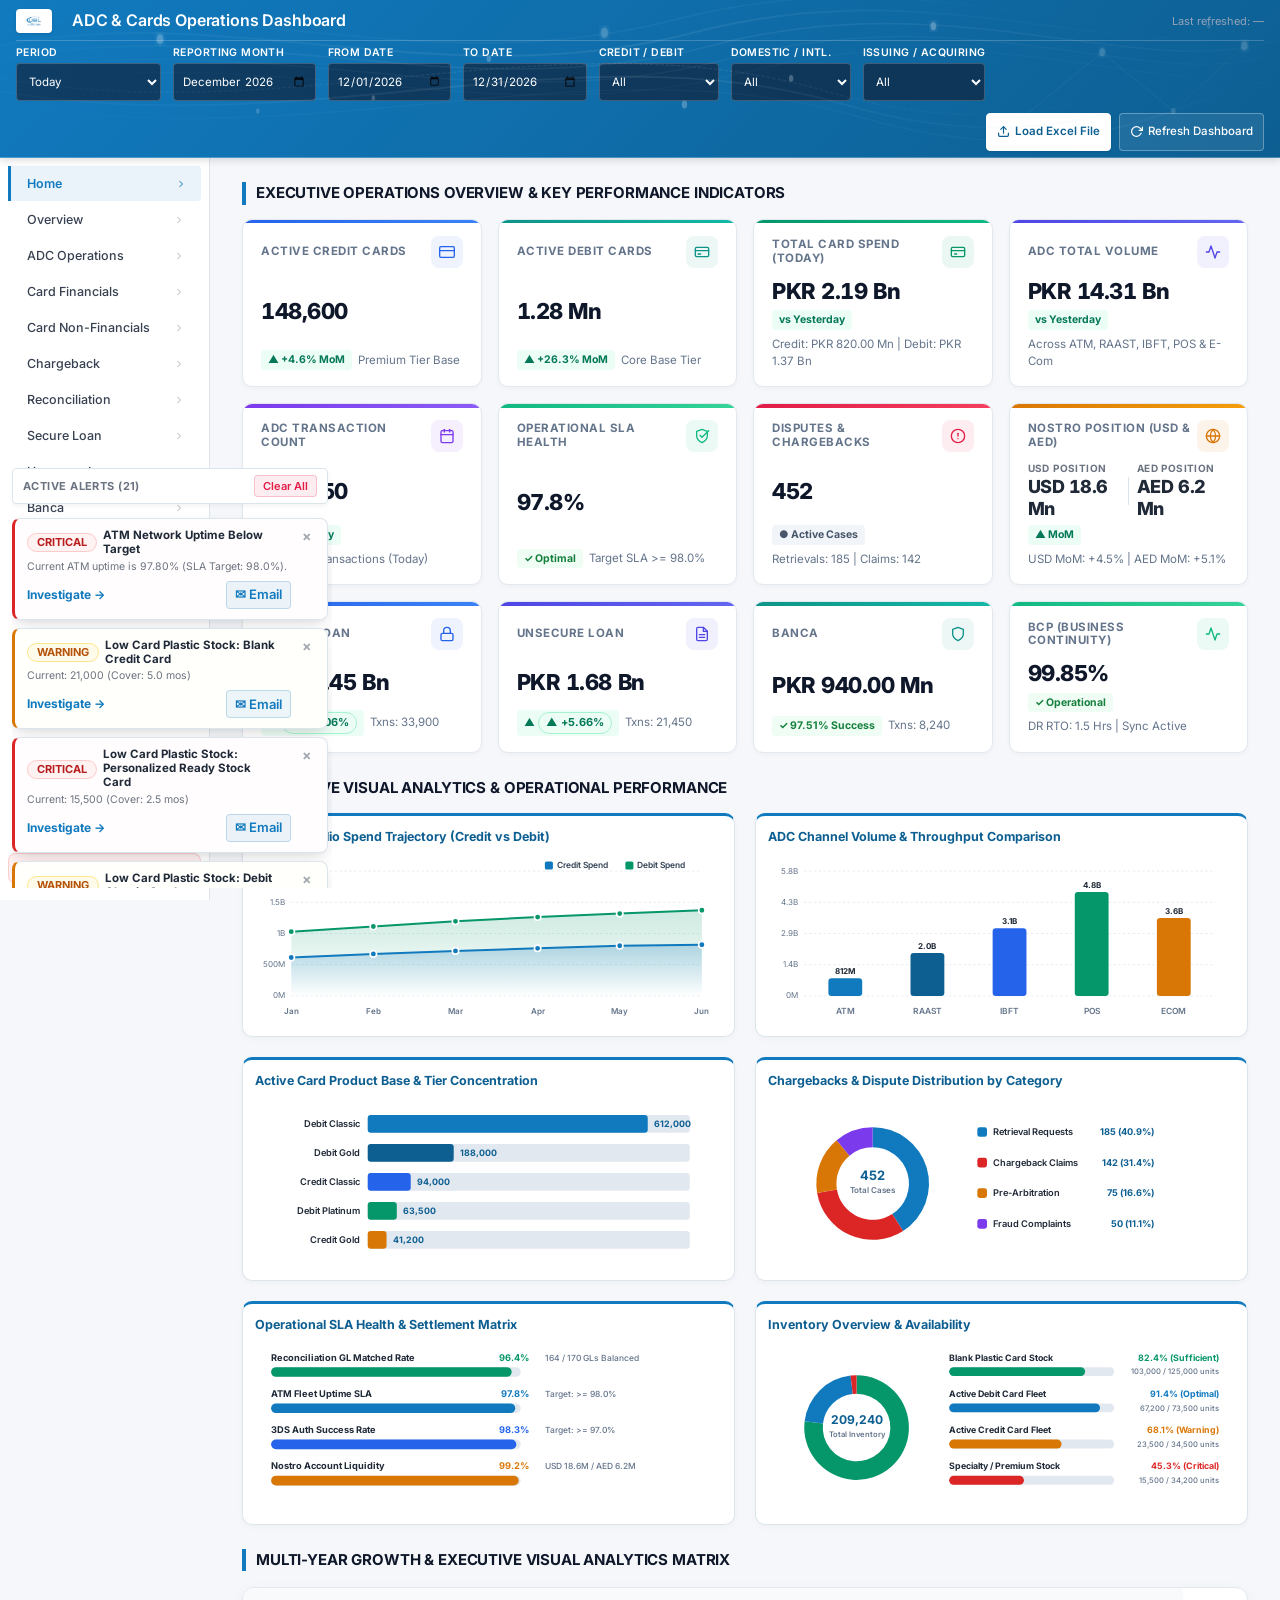
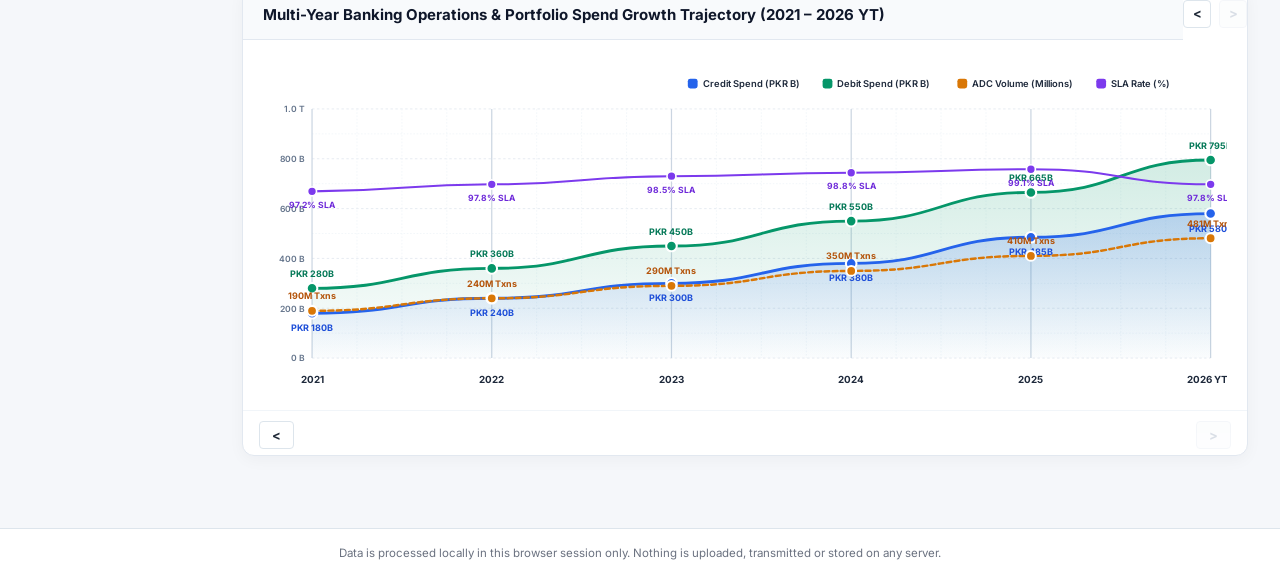
==== commit 7944fc94: "feat(loans): refine secure and unsecured loan tables, charts, and global UI" ====
--- a/index.html
+++ b/index.html
@@ -181,11 +181,11 @@
       <svg class="nav-arrow" width="12" height="12" viewBox="0 0 24 24" fill="none" stroke="currentColor" stroke-width="2"><polyline points="9 18 15 12 9 6"></polyline></svg>
     </button>
     <button class="nav-item" data-page="secure-operations" type="button">
-      <span>Secure Operations</span>
+      <span>Secure Loan</span>
       <svg class="nav-arrow" width="12" height="12" viewBox="0 0 24 24" fill="none" stroke="currentColor" stroke-width="2"><polyline points="9 18 15 12 9 6"></polyline></svg>
     </button>
     <button class="nav-item" data-page="unsecured-operations" type="button">
-      <span>Unsecured Operations</span>
+      <span>Unsecure Loan</span>
       <svg class="nav-arrow" width="12" height="12" viewBox="0 0 24 24" fill="none" stroke="currentColor" stroke-width="2"><polyline points="9 18 15 12 9 6"></polyline></svg>
     </button>
     <button class="nav-item" data-page="banca" type="button">
@@ -266,7 +266,7 @@
 
     <section id="page-secure-operations" class="page">
       <div class="page-head">
-        <h2>Secure Operations</h2>
+        <h2>Secure Loan</h2>
         <span class="period-label" data-period-label></span>
       </div>
       <div id="secure-operations-body" class="page-body"></div>
@@ -274,7 +274,7 @@
 
     <section id="page-unsecured-operations" class="page">
       <div class="page-head">
-        <h2>Unsecured Operations</h2>
+        <h2>Unsecure Loan</h2>
         <span class="period-label" data-period-label></span>
       </div>
       <div id="unsecured-operations-body" class="page-body"></div>
--- a/css/style.css
+++ b/css/style.css
@@ -34,7 +34,7 @@
   --text-muted: #9CA3AF;
   
   /* Status Colors */
-  --positive: #059669;
+  --positive: #0D5F92;
   --positive-bg: #ECFDF5;
   --positive-border: #A7F3D0;
   
@@ -55,6 +55,37 @@
   --shadow-sm: 0 1px 3px 0 rgba(17, 122, 191, 0.06), 0 1px 2px -1px rgba(0, 0, 0, 0.03);
   --shadow-md: 0 4px 6px -1px rgba(17, 122, 191, 0.1), 0 2px 4px -2px rgba(0, 0, 0, 0.05);
   --shadow-lg: 0 10px 15px -3px rgba(17, 122, 191, 0.12), 0 4px 6px -4px rgba(0, 0, 0, 0.05);
+
+  /* Controlled Enterprise Color System */
+  --c-blue: #117ABF;
+  --c-blue-dark: #0D5F92;
+  --c-blue-bg: #EAF3FA;
+  --c-blue-border: #90C4E4;
+
+  --c-teal: #0D9488;
+  --c-teal-dark: #0F766E;
+  --c-teal-bg: #F0FDFA;
+  --c-teal-border: #99F6E4;
+
+  --c-green: #059669;
+  --c-green-dark: #047857;
+  --c-green-bg: #ECFDF5;
+  --c-green-border: #A7F3D0;
+
+  --c-amber: #D97706;
+  --c-amber-dark: #B45309;
+  --c-amber-bg: #FFFBEB;
+  --c-amber-border: #FDE68A;
+
+  --c-red: #DC2626;
+  --c-red-dark: #B91C1C;
+  --c-red-bg: #FEF2F2;
+  --c-red-border: #FECACA;
+
+  --c-purple: #7C3AED;
+  --c-purple-dark: #6D28D9;
+  --c-purple-bg: #FAF5FF;
+  --c-purple-border: #DDD6FE;
 
   /* Overview Palette Extensions */
   --ov-text-dark:   #0D5F92;
@@ -795,19 +826,21 @@
 }
 
 .section-title {
-  color: var(--brand-dark);
-  font-size: 14px;
-  font-weight: 700;
-  margin: var(--space-4) 0 var(--space-1-5);
+  color: var(--c-blue-dark, #0D5F92);
+  font-size: 13.5px;
+  font-weight: 700;
+  margin: var(--space-3) 0 var(--space-1-5);
   text-transform: uppercase;
-  letter-spacing: 0.03em;
-  display: flex;
-  align-items: center;
-  gap: var(--space-1);
+  letter-spacing: 0.04em;
+  display: flex;
+  align-items: center;
+  gap: 8px;
 }
 .section-title::before {
+  content: none !important;
   display: none !important;
 }
+
 .section-title:first-child { margin-top: 0; }
 
 .kpi-grid {
@@ -820,6 +853,7 @@
 .kpi-card {
   background: var(--card-bg);
   border: 1px solid var(--border);
+  border-top: 3.5px solid var(--c-blue);
   border-radius: var(--radius-md);
   padding: var(--space-2);
   box-shadow: var(--shadow-sm);
@@ -831,9 +865,17 @@
   max-width: 100%;
 }
 
+/* Rhythmic color coding for KPI cards in grids across all pages */
+.kpi-grid > .kpi-card:nth-child(6n+1) { border-top-color: var(--c-blue); }
+.kpi-grid > .kpi-card:nth-child(6n+2) { border-top-color: var(--c-teal); }
+.kpi-grid > .kpi-card:nth-child(6n+3) { border-top-color: var(--c-green); }
+.kpi-grid > .kpi-card:nth-child(6n+4) { border-top-color: var(--c-purple); }
+.kpi-grid > .kpi-card:nth-child(6n+5) { border-top-color: var(--c-amber); }
+.kpi-grid > .kpi-card:nth-child(6n+6) { border-top-color: var(--c-red); }
+
 .kpi-card:hover {
   transform: translateY(-2px);
-  box-shadow: var(--shadow-md);
+  box-shadow: 0 6px 16px rgba(17, 122, 191, 0.12);
   border-color: var(--border-hover);
 }
 
@@ -851,7 +893,7 @@
 .kpi-value {
   font-size: 22px;
   font-weight: 700;
-  color: var(--text-main);
+  color: var(--c-blue-dark, #0D5F92);
   font-variant-numeric: tabular-nums;
   line-height: 1.25;
   word-break: break-word;
@@ -887,37 +929,37 @@
 
 .indicator.up.positive,
 .indicator.down.positive {
-  background: var(--positive-bg);
-  color: var(--positive);
-  border: 1px solid var(--positive-border);
+  background: var(--c-green-bg);
+  color: var(--c-green-dark);
+  border: 1px solid var(--c-green-border);
 }
 
 .indicator.up.negative,
 .indicator.down.negative {
-  background: var(--critical-bg);
-  color: var(--critical);
-  border: 1px solid var(--critical-border);
+  background: var(--c-red-bg);
+  color: var(--c-red-dark);
+  border: 1px solid var(--c-red-border);
 }
 
 .indicator.flat {
-  background: var(--bg);
-  color: var(--text-secondary);
-  border: 1px solid var(--border);
+  background: #F1F5F9;
+  color: #475569;
+  border: 1px solid #CBD5E1;
 }
 
 /* Status Badges */
 .status-badge {
   display: inline-flex;
   align-items: center;
-  padding: 3px 8px;
+  padding: 3px 9px;
   border-radius: var(--radius-pill);
   font-size: 11px;
-  font-weight: 600;
+  font-weight: 700;
   line-height: 1;
 }
-.status-badge.ok { background: var(--positive-bg); color: var(--positive); border: 1px solid var(--positive-border); }
-.status-badge.warning { background: var(--warning-bg); color: var(--warning); border: 1px solid var(--warning-border); }
-.status-badge.critical { background: var(--critical-bg); color: var(--critical); border: 1px solid var(--critical-border); }
+.status-badge.ok { background: var(--c-green-bg); color: var(--c-green-dark); border: 1px solid var(--c-green-border); }
+.status-badge.warning { background: var(--c-amber-bg); color: var(--c-amber-dark); border: 1px solid var(--c-amber-border); }
+.status-badge.critical { background: var(--c-red-bg); color: var(--c-red-dark); border: 1px solid var(--c-red-border); }
 
 /* ---------- Tables ---------- */
 .table-wrap {
@@ -929,6 +971,18 @@
   border-radius: var(--radius-md);
   box-shadow: var(--shadow-sm);
   margin-bottom: var(--space-3);
+}
+
+#page-adc-operations .table-wrap,
+#adc-operations-body .table-wrap,
+#page-card-financials .table-wrap,
+#card-financials-body .table-wrap,
+#page-card-non-financials .table-wrap,
+#card-non-financials-body .table-wrap {
+  border: none;
+  box-shadow: none;
+  background: transparent;
+  border-radius: 0;
 }
 
 table.data-table {
@@ -1550,20 +1604,25 @@
 }
 
 table.data-table th {
-  background: var(--bg);
-  color: var(--text-secondary);
+  background: var(--c-blue-bg, #EAF3FA);
+  color: var(--c-blue-dark, #0D5F92);
   font-size: 11px;
   font-weight: 700;
   text-transform: uppercase;
   letter-spacing: 0.04em;
+  border-bottom: 2px solid var(--c-blue-border, #90C4E4);
   position: sticky;
   top: 0;
   z-index: 2;
 }
 
-/* ADC Operations Page - Header Row Background & Full Table Borders */
+/* ADC Operations, Card Financials & Card Non-Financials Pages - Header Row Background & Full Table Borders */
 #page-adc-operations table.data-table,
-#adc-operations-body table.data-table {
+#adc-operations-body table.data-table,
+#page-card-financials table.data-table,
+#card-financials-body table.data-table,
+#page-card-non-financials table.data-table,
+#card-non-financials-body table.data-table {
   border-collapse: separate;
   border-spacing: 0;
   border: 1px solid #cbd5e1 !important;
@@ -1574,7 +1633,15 @@
 #page-adc-operations table.data-table th,
 #adc-operations-body table.data-table th,
 #page-adc-operations table.data-table thead tr,
-#adc-operations-body table.data-table thead tr {
+#adc-operations-body table.data-table thead tr,
+#page-card-financials table.data-table th,
+#card-financials-body table.data-table th,
+#page-card-financials table.data-table thead tr,
+#card-financials-body table.data-table thead tr,
+#page-card-non-financials table.data-table th,
+#card-non-financials-body table.data-table th,
+#page-card-non-financials table.data-table thead tr,
+#card-non-financials-body table.data-table thead tr {
   background: #D0E5F3 !important;
   color: #0D5F92 !important;
 }
@@ -1582,7 +1649,15 @@
 #page-adc-operations table.data-table th,
 #adc-operations-body table.data-table th,
 #page-adc-operations table.data-table td,
-#adc-operations-body table.data-table td {
+#adc-operations-body table.data-table td,
+#page-card-financials table.data-table th,
+#card-financials-body table.data-table th,
+#page-card-financials table.data-table td,
+#card-financials-body table.data-table td,
+#page-card-non-financials table.data-table th,
+#card-non-financials-body table.data-table th,
+#page-card-non-financials table.data-table td,
+#card-non-financials-body table.data-table td {
   border-bottom: 1px solid #cbd5e1 !important;
   border-right: 1px solid #cbd5e1 !important;
 }
@@ -1590,13 +1665,38 @@
 #page-adc-operations table.data-table th:last-child,
 #adc-operations-body table.data-table th:last-child,
 #page-adc-operations table.data-table td:last-child,
-#adc-operations-body table.data-table td:last-child {
+#adc-operations-body table.data-table td:last-child,
+#page-card-financials table.data-table th:last-child,
+#card-financials-body table.data-table th:last-child,
+#page-card-financials table.data-table td:last-child,
+#card-financials-body table.data-table td:last-child,
+#page-card-non-financials table.data-table th:last-child,
+#card-non-financials-body table.data-table th:last-child,
+#page-card-non-financials table.data-table td:last-child,
+#card-non-financials-body table.data-table td:last-child {
   border-right: none !important;
 }
 
 #page-adc-operations table.data-table tbody tr:last-child td,
-#adc-operations-body table.data-table tbody tr:last-child td {
+#adc-operations-body table.data-table tbody tr:last-child td,
+#page-card-financials table.data-table tbody tr:last-child td,
+#card-financials-body table.data-table tbody tr:last-child td,
+#page-card-non-financials table.data-table tbody tr:last-child td,
+#card-non-financials-body table.data-table tbody tr:last-child td {
   border-bottom: none !important;
+}
+
+/* Card Financials & Card Non-Financials: center-align all columns after the first */
+#page-card-financials table.data-table th:not(:first-child),
+#card-financials-body table.data-table th:not(:first-child),
+#page-card-financials table.data-table td:not(:first-child),
+#card-financials-body table.data-table td:not(:first-child),
+#page-card-non-financials table.data-table th:not(:first-child),
+#card-non-financials-body table.data-table th:not(:first-child),
+#page-card-non-financials table.data-table td:not(:first-child),
+#card-non-financials-body table.data-table td:not(:first-child) {
+  text-align: center !important;
+  font-variant-numeric: tabular-nums;
 }
 
 table.data-table td.num, table.data-table th.num {
@@ -2559,6 +2659,7 @@
 .ov-chart-card {
   background: var(--card-bg);
   border: 1px solid var(--border);
+  border-top: 3.5px solid var(--c-blue);
   border-radius: var(--radius-md);
   padding: 12px 14px;
   box-shadow: var(--shadow-sm);
@@ -2566,12 +2667,17 @@
   display: flex;
   flex-direction: column;
   justify-content: space-between;
-  transition: transform 0.2s ease, box-shadow 0.2s ease;
-}
+  transition: transform 0.2s ease, box-shadow 0.2s ease, border-color 0.2s ease;
+}
+
+.ov-charts-row > .ov-chart-card:nth-child(3n+1) { border-top-color: var(--c-blue); }
+.ov-charts-row > .ov-chart-card:nth-child(3n+2) { border-top-color: var(--c-teal); }
+.ov-charts-row > .ov-chart-card:nth-child(3n+3) { border-top-color: var(--c-purple); }
 
 .ov-chart-card:hover {
   transform: translateY(-2px);
-  box-shadow: var(--shadow-md);
+  box-shadow: 0 6px 16px rgba(17, 122, 191, 0.12);
+  border-color: var(--border-hover);
 }
 
 .ov-chart-title {
@@ -3069,25 +3175,32 @@
 .ov-module-card {
   background: var(--card-bg);
   border: 1px solid var(--border);
+  border-top: 3.5px solid var(--c-blue);
   border-radius: var(--radius-md);
   overflow: hidden;
   box-shadow: var(--shadow-sm);
   display: flex;
   flex-direction: column;
-  transition: transform 0.2s ease, box-shadow 0.2s ease;
-}
+  transition: transform 0.2s ease, box-shadow 0.2s ease, border-color 0.2s ease;
+}
+
+.ov-modules-grid > .ov-module-card:nth-child(4n+1) { border-top-color: var(--c-blue); }
+.ov-modules-grid > .ov-module-card:nth-child(4n+2) { border-top-color: var(--c-teal); }
+.ov-modules-grid > .ov-module-card:nth-child(4n+3) { border-top-color: var(--c-purple); }
+.ov-modules-grid > .ov-module-card:nth-child(4n+4) { border-top-color: var(--c-green); }
 
 .ov-module-card:hover {
   transform: translateY(-2px);
-  box-shadow: var(--shadow-md);
+  box-shadow: 0 6px 16px rgba(17, 122, 191, 0.12);
+  border-color: var(--border-hover);
 }
 
 .ov-module-header {
   display: flex;
   align-items: center;
   justify-content: space-between;
-  background: var(--ov-blue-xlight);
-  border-bottom: 1px solid var(--ov-blue-light);
+  background: var(--c-blue-bg, #EAF3FA);
+  border-bottom: 1px solid var(--c-blue-border, #90C4E4);
   padding: var(--space-1-5) var(--space-2);
   gap: var(--space-1);
 }
@@ -3975,6 +4088,41 @@
   box-shadow: none !important;
 }
 
+/* ── Consistent left-edge back button for all nested/detail pages ── */
+.page-back-btn {
+  display: inline-flex;
+  align-items: center;
+  justify-content: center;
+  background: none;
+  border: none;
+  outline: none;
+  box-shadow: none;
+  color: var(--text-main, #1e293b);
+  font-size: 26px;
+  font-weight: 700;
+  line-height: 1;
+  padding: 0;
+  margin: 0 0 var(--space-2) 0;
+  cursor: pointer;
+  width: 32px;
+  height: 32px;
+  border-radius: 50%;
+  transition: color 0.15s ease, transform 0.15s ease, background 0.15s ease;
+  flex-shrink: 0;
+}
+
+.page-back-btn:hover,
+.page-back-btn:focus-visible {
+  color: var(--brand, #117ABF);
+  background: var(--brand-light, #EBF5FF);
+  transform: translateX(-2px);
+  outline: none;
+}
+
+@media (prefers-reduced-motion: reduce) {
+  .page-back-btn { transition: none; }
+}
+
 .target-highlight-card {
   outline: 2px solid var(--brand, #117ABF) !important;
   box-shadow: 0 0 16px rgba(17, 122, 191, 0.25) !important;
@@ -4606,3 +4754,259 @@
 
 
 
+
+/* MoM Trend Colors */
+.trend-up { color: #10B981; font-weight: 600; }
+.trend-down { color: #EF4444; font-weight: 600; }
+
+/* ── Product Finance Distribution Chart ─────────────────────────────── */
+.pfd-card { padding: 24px; width: 100% !important; max-width: none !important; margin-left: 0 !important; margin-right: 0 !important; box-sizing: border-box; grid-column: 1 / -1 !important; flex: 1 1 100% !important; }
+
+.pfd-chart-wrapper { width: 100%; }
+
+.pfd-bars {
+  display: flex;
+  flex-direction: column;
+  gap: 10px;
+  margin-bottom: 24px;
+}
+
+.pfd-row {
+  display: grid;
+  grid-template-columns: 220px 1fr 130px;
+  align-items: center;
+  gap: 12px;
+}
+
+.pfd-label {
+  font-size: 12.5px;
+  font-weight: 600;
+  color: var(--text-primary, #1F2937);
+  white-space: nowrap;
+  overflow: hidden;
+  text-overflow: ellipsis;
+  text-align: right;
+  padding-right: 8px;
+}
+
+.pfd-bar-wrap {
+  background: var(--border-light, #F3F4F6);
+  border-radius: 6px;
+  height: 30px;
+  overflow: hidden;
+  position: relative;
+}
+
+.pfd-bar {
+  height: 100%;
+  border-radius: 6px;
+  transition: width 0.6s cubic-bezier(0.4,0,0.2,1);
+  position: relative;
+  display: flex;
+  align-items: center;
+  min-width: 4px;
+  cursor: default;
+}
+
+@media (prefers-reduced-motion: reduce) {
+  .pfd-bar { transition: none; }
+}
+
+.pfd-bar-tooltip {
+  position: absolute;
+  right: 8px;
+  font-size: 11px;
+  font-weight: 700;
+  color: #fff;
+  white-space: nowrap;
+  pointer-events: none;
+  text-shadow: 0 1px 2px rgba(0,0,0,0.3);
+  opacity: 0;
+  transition: opacity 0.2s;
+}
+
+.pfd-bar:hover .pfd-bar-tooltip { opacity: 1; }
+
+.pfd-val {
+  font-size: 12px;
+  font-weight: 700;
+  color: var(--text-secondary, #374151);
+  white-space: nowrap;
+}
+
+.pfd-legend {
+  display: flex;
+  flex-wrap: wrap;
+  gap: 8px 20px;
+  padding-top: 8px;
+  border-top: 1px solid var(--border-light, #E5E7EB);
+}
+
+.pfd-legend-item {
+  display: flex;
+  align-items: center;
+  gap: 6px;
+  font-size: 11.5px;
+  color: var(--text-secondary, #374151);
+}
+
+.pfd-legend-dot {
+  width: 10px;
+  height: 10px;
+  border-radius: 50%;
+  flex-shrink: 0;
+}
+
+.pfd-legend-text {
+  white-space: nowrap;
+  overflow: hidden;
+  text-overflow: ellipsis;
+  max-width: 160px;
+}
+
+.pfd-empty {
+  text-align: center;
+  color: var(--text-muted, #9CA3AF);
+  font-size: 14px;
+  padding: 32px 0;
+}
+
+/* Responsive: stack label above bar on small screens */
+@media (max-width: 640px) {
+  .pfd-row {
+    grid-template-columns: 1fr;
+    gap: 4px;
+  }
+  .pfd-label { text-align: left; }
+}
+
+/* MoM trend colours (idempotent) */
+.trend-up   { color: #10B981; font-weight: 600; }
+.trend-down { color: #EF4444; font-weight: 600; }
+
+/* ── Loan Pages: Fully Bordered Table ───────────────────────────────── */
+.loan-table-wrap {
+  width: 100%;
+  overflow-x: auto;
+  margin-bottom: 16px;
+  border-radius: 6px;
+  box-shadow: 0 0 0 1px var(--border-color, #D1D5DB);
+}
+
+.loan-table {
+  width: 100%;
+  border-collapse: collapse;
+  font-size: 13px;
+  background: var(--card-bg, #ffffff);
+}
+
+
+
+
+
+.loan-table tbody tr:nth-child(even) {
+  background: var(--table-row-alt, #F9FAFB);
+}
+
+.loan-table tbody tr:hover {
+  background: var(--table-row-hover, #EFF6FF);
+}
+
+.loan-table tbody td {
+  padding: 9px 14px;
+  border: 1px solid var(--border-color, #D1D5DB);
+  color: var(--text-secondary, #374151);
+  font-size: 13px;
+  vertical-align: middle;
+}
+
+.loan-table tbody td.num { text-align: right; font-variant-numeric: tabular-nums; }
+
+/* ── PFD Chart: count label & hover highlight ───────────────────────── */
+.pfd-bar-wrap { overflow: visible; }
+
+.pfd-count-lbl {
+  position: absolute;
+  left: 8px;
+  top: 50%;
+  transform: translateY(-50%);
+  font-size: 11px;
+  font-weight: 600;
+  color: rgba(255,255,255,0.72);
+  white-space: nowrap;
+  pointer-events: none;
+  transition: color 0.18s, font-size 0.18s;
+}
+
+.pfd-amt-tip {
+  position: absolute;
+  right: 8px;
+  top: 50%;
+  transform: translateY(-50%);
+  font-size: 11px;
+  font-weight: 700;
+  color: rgba(255,255,255,0);   /* hidden by default */
+  white-space: nowrap;
+  pointer-events: none;
+  transition: color 0.18s;
+}
+
+.pfd-bar:hover .pfd-count-lbl {
+  color: #ffffff;
+  font-size: 12.5px;
+}
+.pfd-bar:hover .pfd-amt-tip {
+  color: rgba(255,255,255,0.95);
+}
+
+/* Ensure bars dont clip count label */
+.pfd-bar {
+  position: relative;
+  overflow: visible;
+  min-width: 80px;   /* enough for count label */
+}
+
+/* Full width — no separate legend row needed */
+.pfd-legend { display: none; }
+
+/* Widen the bar column, remove fixed label width on larger screens */
+.pfd-row {
+  grid-template-columns: 200px 1fr 140px;
+}
+
+@media (max-width: 640px) {
+  .pfd-row { grid-template-columns: 1fr; }
+  .pfd-label { text-align: left; }
+}
+
+@media (prefers-reduced-motion: reduce) {
+  .pfd-bar { transition: none; }
+  .pfd-count-lbl, .pfd-amt-tip { transition: none; }
+}
+
+/* Ensure complete borders for all cells in the loan tables */
+.loan-table, .loan-table th, .loan-table td {
+    border: 1px solid var(--border-color, #D1D5DB) !important;
+}
+
+/* ── Task: Center all columns except the first in Secure/Unsecure tables ── */
+.loan-table th:not(:first-child),
+.loan-table td:not(:first-child) {
+    text-align: center !important;
+}
+
+/* ── Task: Show complete product name for every bar ── */
+.pfd-label {
+    white-space: normal !important;
+    overflow: visible !important;
+    text-overflow: clip !important;
+    word-wrap: break-word;
+    line-height: 1.3;
+}
+/* Reduce bar width if needed by giving label slightly more space */
+.pfd-row {
+    grid-template-columns: 240px 1fr 120px !important;
+}
+@media (max-width: 640px) {
+  .pfd-row { grid-template-columns: 1fr !important; }
+}
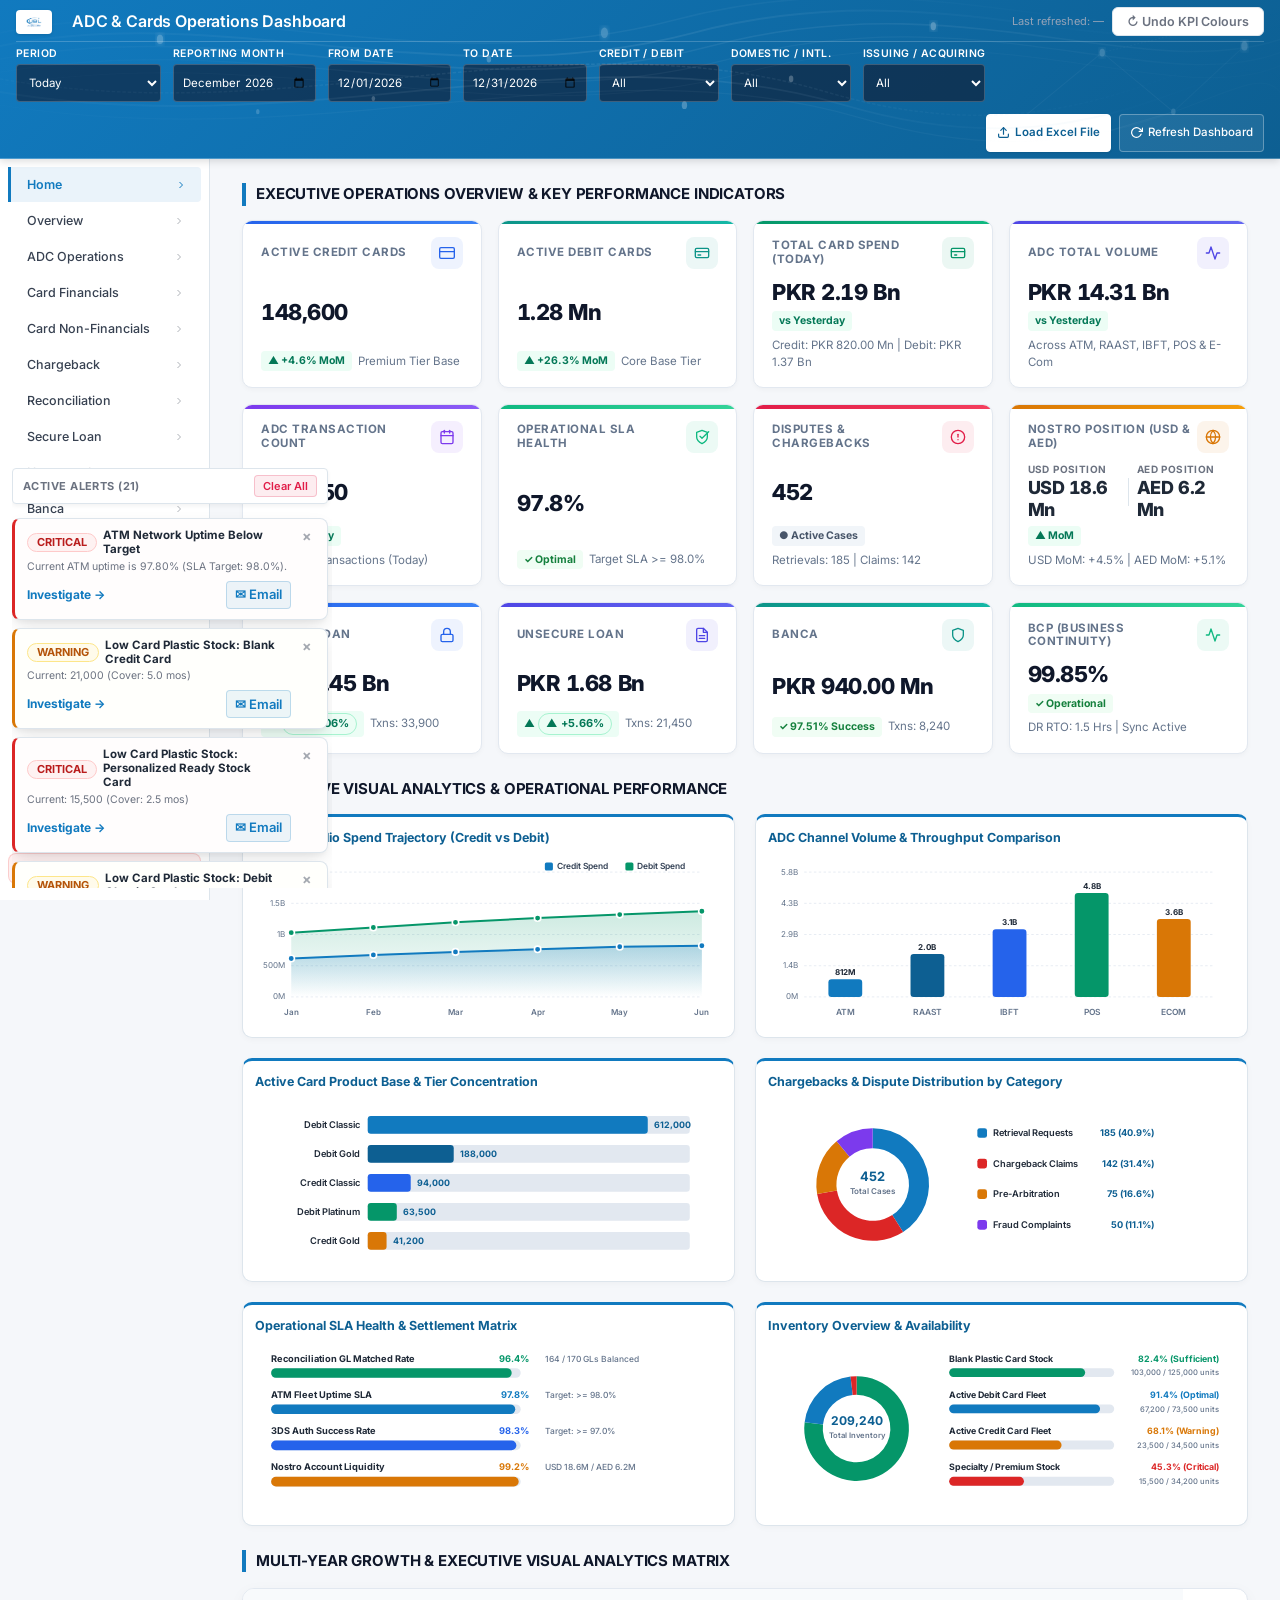
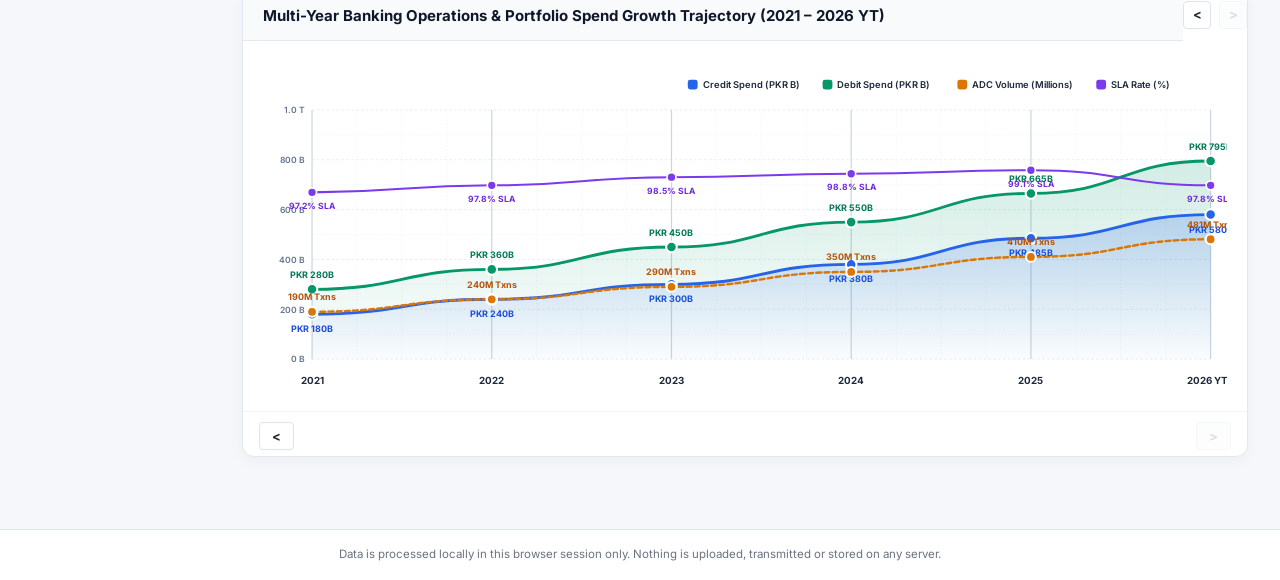
==== commit 33ef07dd: "feat: safe CSS cleanup + KPI colour header strips with Undo" ====
--- a/index.html
+++ b/index.html
@@ -87,7 +87,11 @@
     <div class="header-actions">
       <span id="loadedFileName" class="loaded-file"></span>
       <span id="lastRefreshed" class="last-refreshed">Last refreshed: &mdash;</span>
-    </div>
+    
+        <button id="btnUndoKpiColours" class="btn-undo-kpi" type="button" title="Revert KPI header strips to original design" aria-label="Undo KPI Colour Headers">
+          &#8635; Undo KPI Colours
+        </button>
+      </div>
   </div>
   <div id="globalMessage" class="global-message" role="status" aria-live="polite"></div>
   <div class="header-filters" id="globalFilters">
--- a/css/style.css
+++ b/css/style.css
@@ -5010,3 +5010,340 @@
 @media (max-width: 640px) {
   .pfd-row { grid-template-columns: 1fr !important; }
 }
+
+
+/* =========================================================================
+   GLOBAL RESPONSIVENESS FIXES
+   ========================================================================= */
+html, body {
+  overflow-x: hidden;
+  width: 100%;
+  max-width: 100vw;
+}
+
+.main-content {
+  max-width: 100vw;
+  overflow-x: hidden;
+  box-sizing: border-box;
+}
+
+.table-responsive {
+  width: 100%;
+  overflow-x: auto;
+  -webkit-overflow-scrolling: touch;
+}
+
+.kpi-grid {
+  display: grid;
+  grid-template-columns: repeat(auto-fit, minmax(220px, 1fr)) !important;
+  gap: 16px;
+  width: 100%;
+}
+
+.recon-unit-grid {
+  display: grid;
+  grid-template-columns: repeat(auto-fit, minmax(280px, 1fr));
+  gap: 16px;
+  width: 100%;
+}
+
+/* =========================================================================
+   RECONCILIATION UNIT HEADER
+   ========================================================================= */
+.recon-header-row {
+  display: grid;
+  grid-template-columns: 1fr auto 1fr;
+  align-items: center;
+  width: 100%;
+  margin-bottom: 24px;
+}
+
+.recon-head-left {
+  display: flex;
+  justify-content: flex-start;
+  align-items: center;
+}
+
+.recon-head-center {
+  display: flex;
+  justify-content: center;
+  align-items: center;
+  text-align: center;
+}
+
+.recon-page-heading {
+  margin: 0;
+  font-size: 20px;
+  font-weight: 700;
+  color: var(--brand-dark, #0b2240);
+  line-height: 1.2;
+}
+
+.recon-head-right {
+  display: flex;
+  justify-content: flex-end;
+  align-items: center;
+}
+
+@media (max-width: 768px) {
+  .recon-header-row {
+    grid-template-columns: auto 1fr auto;
+    gap: 12px;
+  }
+  .recon-head-center {
+    justify-content: flex-start;
+    text-align: left;
+  }
+  .recon-page-heading {
+    font-size: 16px;
+  }
+}
+
+@media (max-width: 480px) {
+  .recon-header-row {
+    display: flex;
+    flex-wrap: wrap;
+    justify-content: space-between;
+  }
+  .recon-head-center {
+    order: 3;
+    width: 100%;
+    margin-top: 12px;
+    justify-content: center;
+    text-align: center;
+  }
+}
+
+/* =========================================================================
+   RECONCILIATION SEARCH BAR
+   ========================================================================= */
+.recon-search-container {
+  width: 100%;
+  max-width: 100%;
+  box-sizing: border-box;
+  margin-bottom: 24px;
+  position: relative;
+}
+
+.recon-search-box-row {
+  display: flex;
+  align-items: center;
+  background: var(--card-bg, #ffffff);
+  border: 1px solid var(--border-color, #d1d5db);
+  border-radius: 8px;
+  padding: 0 16px;
+  height: 48px;
+  box-shadow: 0 2px 4px rgba(0,0,0,0.02);
+  transition: box-shadow 0.2s ease, border-color 0.2s ease;
+  width: 100%;
+  box-sizing: border-box;
+}
+
+@media (prefers-reduced-motion: reduce) {
+  .recon-search-box-row { transition: none; }
+}
+
+.recon-search-box-row:focus-within {
+  border-color: var(--brand, #0076a8);
+  box-shadow: 0 0 0 3px rgba(0, 118, 168, 0.15);
+}
+
+.recon-search-icon {
+  color: #9ca3af;
+  display: flex;
+  align-items: center;
+  margin-right: 12px;
+}
+
+.recon-search-input {
+  flex: 1;
+  border: none;
+  background: transparent;
+  font-size: 15px;
+  color: var(--text-primary, #1f2937);
+  outline: none;
+  width: 100%;
+  padding: 0;
+  height: 100%;
+}
+
+.recon-search-input::placeholder {
+  color: #9ca3af;
+}
+
+.recon-search-clear-btn {
+  background: none;
+  border: none;
+  color: #9ca3af;
+  font-size: 20px;
+  cursor: pointer;
+  padding: 4px;
+  display: flex;
+  align-items: center;
+  justify-content: center;
+  margin-left: 8px;
+}
+
+.recon-search-clear-btn:hover {
+  color: #4b5563;
+}
+
+.recon-recent-searches {
+  width: 100%;
+  box-sizing: border-box;
+  background: var(--card-bg, #ffffff);
+  border: 1px solid var(--border-color, #d1d5db);
+  border-top: none;
+  border-radius: 0 0 8px 8px;
+  padding: 12px 16px;
+  box-shadow: 0 4px 6px rgba(0,0,0,0.05);
+  display: none;
+  position: absolute;
+  top: 100%;
+  left: 0;
+  z-index: 10;
+}
+
+.recon-recent-searches.active {
+  display: block;
+}
+
+.recon-recent-label {
+  font-size: 12px;
+  font-weight: 600;
+  color: #6b7280;
+  margin-bottom: 8px;
+  display: block;
+  text-transform: uppercase;
+  letter-spacing: 0.05em;
+}
+
+.recon-recent-chip {
+  background: #f3f4f6;
+  border: 1px solid #e5e7eb;
+  border-radius: 16px;
+  padding: 6px 12px;
+  font-size: 13px;
+  color: #374151;
+  cursor: pointer;
+  margin: 0 8px 8px 0;
+  display: inline-block;
+}
+
+.recon-recent-chip:hover {
+  background: #e5e7eb;
+  color: #1f2937;
+}
+
+/* =========================================================================
+   LOAN TABLES
+   ========================================================================= */
+.loan-table th:not(:first-child),
+.loan-table td:not(:first-child) {
+  text-align: center !important;
+}
+
+/* =========================================================================
+   PRODUCT FINANCE DISTRIBUTION GRAPH
+   ========================================================================= */
+.page-body > .ov-chart-card.pfd-card {
+  max-width: 100% !important;
+  width: 100% !important;
+  margin-left: 0 !important;
+  margin-right: 0 !important;
+  padding: 16px 20px !important;
+  box-sizing: border-box !important;
+}
+
+.pfd-bars {
+  margin-bottom: 0 !important;
+}
+
+.pfd-row {
+  grid-template-columns: minmax(150px, 220px) 1fr max-content !important;
+  gap: 16px !important;
+  width: 100% !important;
+}
+
+.pfd-label {
+  white-space: normal !important;
+  overflow: visible !important;
+  text-overflow: clip !important;
+  word-wrap: break-word;
+  line-height: 1.3;
+}
+
+@media (max-width: 640px) {
+  .pfd-row {
+    grid-template-columns: 1fr !important;
+    gap: 8px !important;
+  }
+  .pfd-label {
+    text-align: left;
+  }
+}
+
+/* =========================================================================
+   KPI COLOUR HEADER STRIPS
+   ========================================================================= */
+:root {
+  --kpi-blue:   #6BAED6;   /* trust, core banking */
+  --kpi-teal:   #40B0A6;   /* digital, stability  */
+  --kpi-green:  #52B788;   /* positive, success    */
+  --kpi-amber:  #E9A234;   /* attention, pending   */
+  --kpi-coral:  #E07A5F;   /* caution — NOT harsh red */
+  --kpi-purple: #9B72B0;   /* analytics, insights  */
+  --kpi-indigo: #5B7DBF;   /* operations, systems  */
+}
+
+/* The coloured strip at the top of each KPI card */
+.kpi-colour-strip {
+  height: 5px;
+  border-radius: 3px 3px 0 0;
+  width: 100%;
+  margin: -1px calc(-1 * var(--space-2, 16px)) 12px;
+  /* Stretch to card edges by cancelling the card's own padding */
+  margin-left: calc(-1 * var(--space-2, 16px));
+  margin-right: calc(-1 * var(--space-2, 16px));
+  margin-top: calc(-1 * var(--space-2, 16px));
+  margin-bottom: 10px;
+  flex-shrink: 0;
+}
+
+/* Offset the border-top so strip doesn't double up with border-top */
+.kpi-card.kpi-has-strip {
+  border-top: none !important;
+  padding-top: 0 !important;
+  overflow: hidden;
+}
+
+@media (prefers-reduced-motion: reduce) {
+  .kpi-colour-strip { transition: none !important; }
+}
+
+/* ── Undo KPI Colours Button ─────────────────────────────────────────────── */
+.btn-undo-kpi {
+  display: inline-flex;
+  align-items: center;
+  gap: 6px;
+  padding: 6px 14px;
+  font-size: 12.5px;
+  font-weight: 600;
+  border-radius: 6px;
+  border: 1.5px solid var(--border, #d1d5db);
+  background: var(--card-bg, #ffffff);
+  color: var(--text-secondary, #4b5563);
+  cursor: pointer;
+  white-space: nowrap;
+  transition: background-color 0.15s ease, border-color 0.15s ease, color 0.15s ease;
+}
+
+.btn-undo-kpi:hover {
+  background: var(--brand-light, #EAF4FB);
+  border-color: var(--brand, #117ABF);
+  color: var(--brand-dark, #0b2240);
+}
+
+@media (prefers-reduced-motion: reduce) {
+  .btn-undo-kpi { transition: none; }
+}
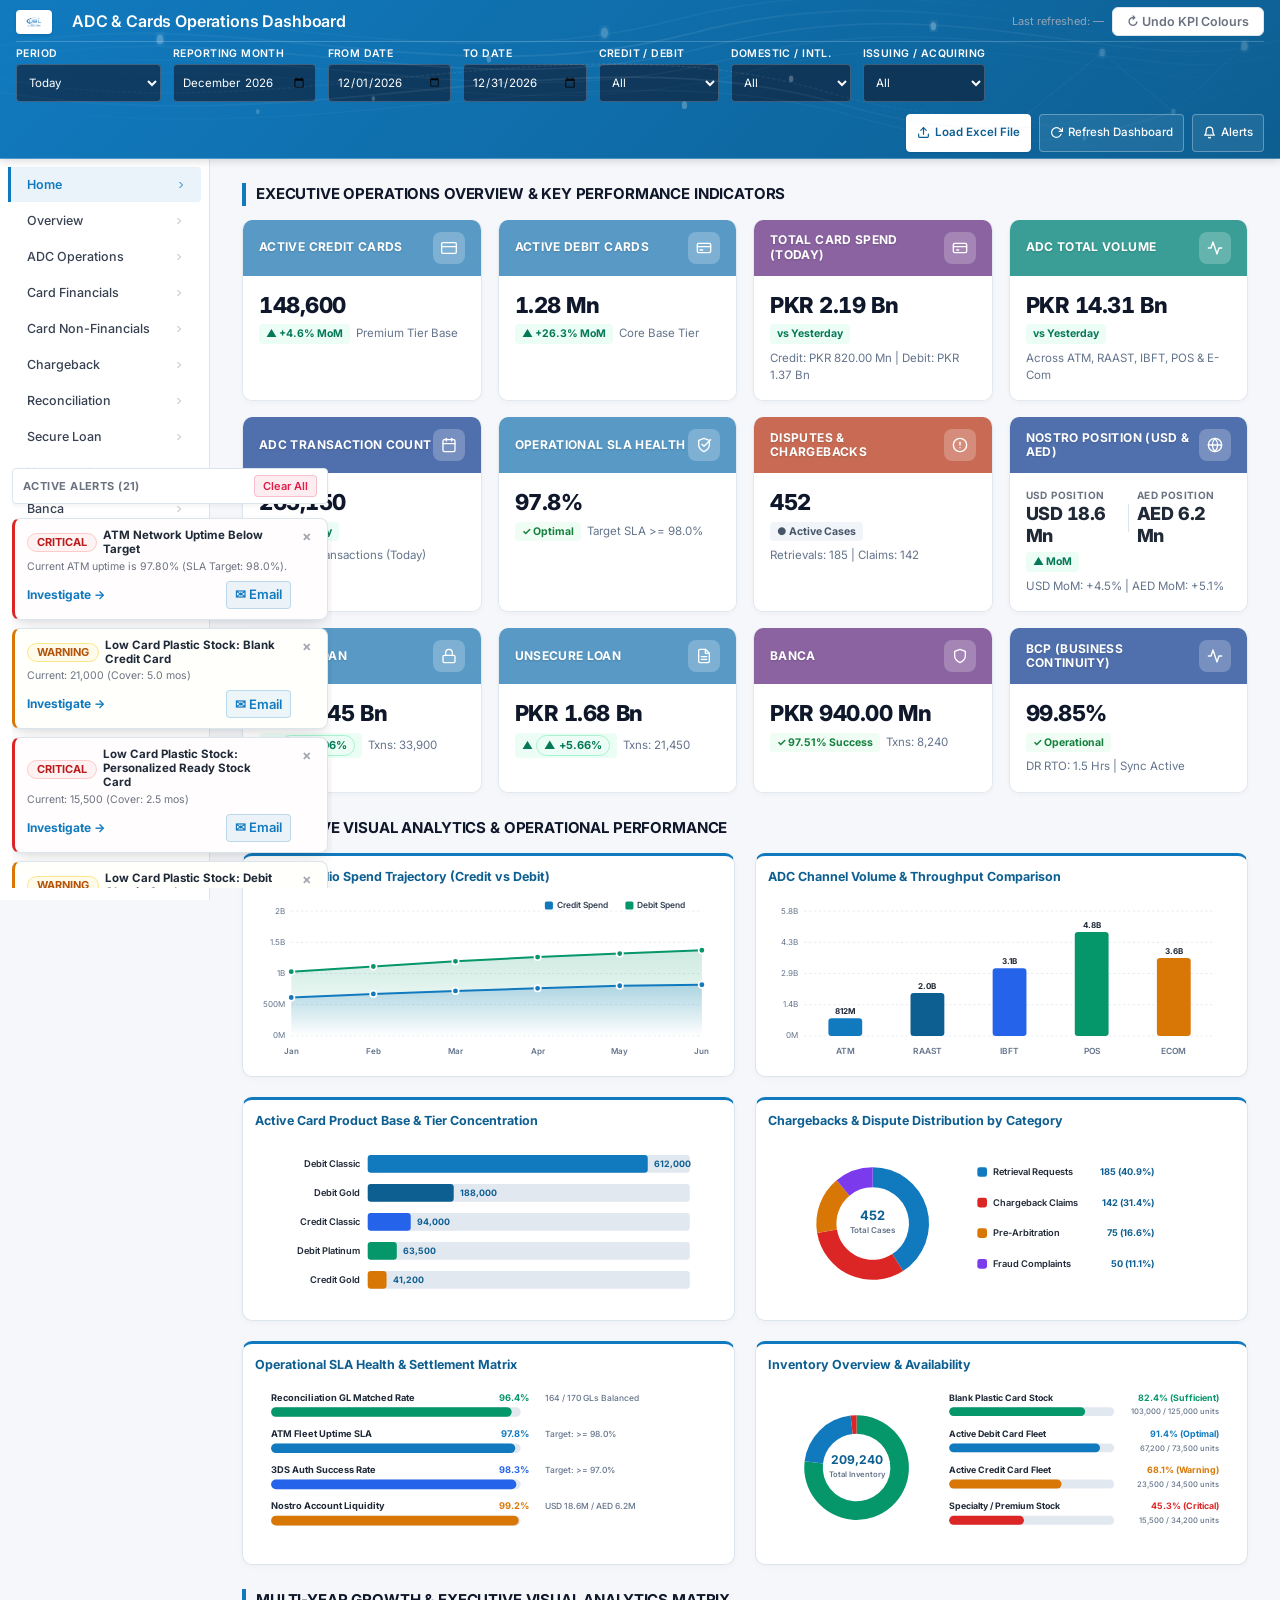
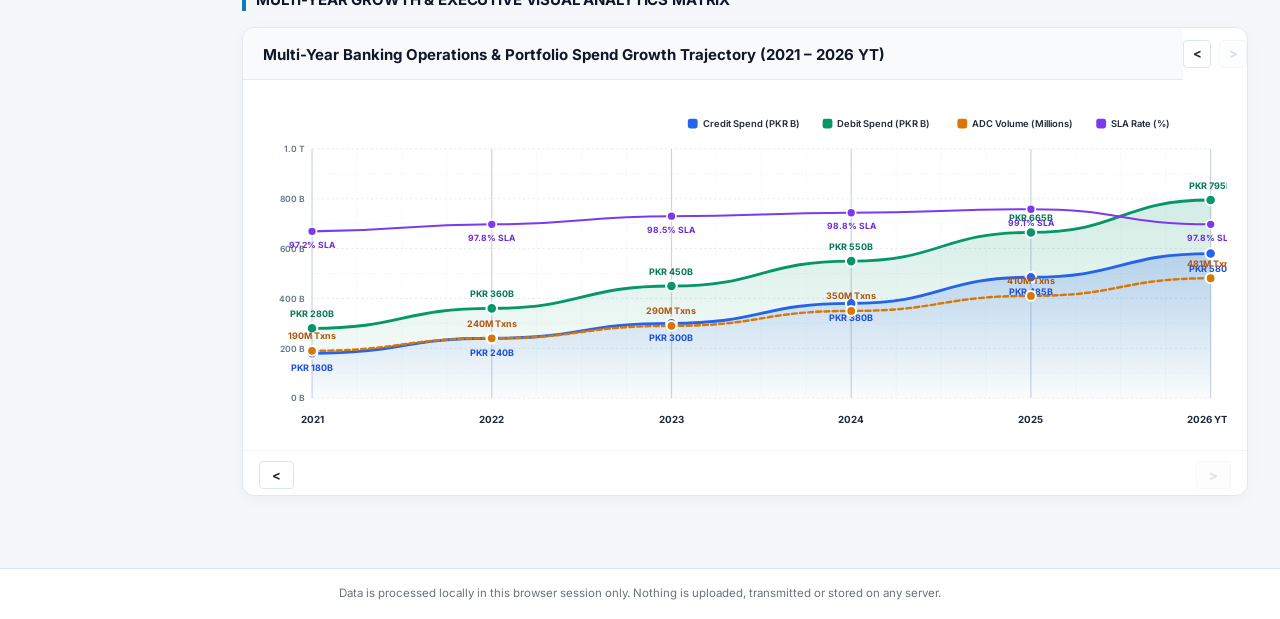
==== commit 92b86405: "feat(overview): update NOSTRO headers, relocate Alerts button to header actions, fill global table h" ====
--- a/index.html
+++ b/index.html
@@ -150,6 +150,10 @@
         <svg width="13" height="13" viewBox="0 0 24 24" fill="none" stroke="currentColor" stroke-width="2.2" stroke-linecap="round" stroke-linejoin="round"><polyline points="23 4 23 10 17 10"></polyline><path d="M20.49 15a9 9 0 1 1-2.12-9.36L23 10"></path></svg>
         <span>Refresh Dashboard</span>
       </button>
+      <button id="btnAllAlerts" class="btn btn-secondary btn-compact" type="button" title="View Alerts Inbox">
+        <svg width="13" height="13" viewBox="0 0 24 24" fill="none" stroke="currentColor" stroke-width="2.2" stroke-linecap="round" stroke-linejoin="round"><path d="M18 8A6 6 0 0 0 6 8c0 7-3 9-3 9h18s-3-2-3-9"></path><path d="M13.73 21a2 2 0 0 1-3.46 0"></path></svg>
+        <span>Alerts</span>
+      </button>
     </div>
   </div>
 </header>
@@ -199,10 +203,6 @@
     <button class="nav-item" data-page="bcp" type="button">
       <span>BCP</span>
       <svg class="nav-arrow" width="12" height="12" viewBox="0 0 24 24" fill="none" stroke="currentColor" stroke-width="2"><polyline points="9 18 15 12 9 6"></polyline></svg>
-    </button>
-    <button type="button" id="btnAllAlerts" class="btn-alerts-sidebar">
-      <span class="alerts-icon">🔔</span>
-      <span>Alerts</span>
     </button>
   </nav>
 
--- a/css/style.css
+++ b/css/style.css
@@ -5284,41 +5284,61 @@
 }
 
 /* =========================================================================
-   KPI COLOUR HEADER STRIPS
+   KPI COLOUR PSYCHOLOGY PALETTE
    ========================================================================= */
 :root {
-  --kpi-blue:   #6BAED6;   /* trust, core banking */
-  --kpi-teal:   #40B0A6;   /* digital, stability  */
-  --kpi-green:  #52B788;   /* positive, success    */
-  --kpi-amber:  #E9A234;   /* attention, pending   */
-  --kpi-coral:  #E07A5F;   /* caution — NOT harsh red */
-  --kpi-purple: #9B72B0;   /* analytics, insights  */
-  --kpi-indigo: #5B7DBF;   /* operations, systems  */
-}
-
-/* The coloured strip at the top of each KPI card */
-.kpi-colour-strip {
-  height: 5px;
-  border-radius: 3px 3px 0 0;
-  width: 100%;
-  margin: -1px calc(-1 * var(--space-2, 16px)) 12px;
-  /* Stretch to card edges by cancelling the card's own padding */
-  margin-left: calc(-1 * var(--space-2, 16px));
-  margin-right: calc(-1 * var(--space-2, 16px));
-  margin-top: calc(-1 * var(--space-2, 16px));
-  margin-bottom: 10px;
-  flex-shrink: 0;
-}
-
-/* Offset the border-top so strip doesn't double up with border-top */
-.kpi-card.kpi-has-strip {
+  --kpi-blue:   #5899C5;   /* trust, core banking      */
+  --kpi-teal:   #3A9E96;   /* digital, stability       */
+  --kpi-green:  #48A87A;   /* positive, success        */
+  --kpi-amber:  #D4922E;   /* attention, pending       */
+  --kpi-coral:  #C96B54;   /* caution — soft not harsh */
+  --kpi-purple: #8A63A0;   /* analytics, insights      */
+  --kpi-indigo: #5070AD;   /* operations, systems      */
+}
+
+/* =========================================================================
+   KPI CARD — FULL COLOURED HEADER BAND
+   ========================================================================= */
+
+/* Cards that have the colour header: remove default border-top + padding */
+.kpi-card.kpi-has-header-band {
+  padding: 0 !important;
   border-top: none !important;
-  padding-top: 0 !important;
   overflow: hidden;
 }
 
-@media (prefers-reduced-motion: reduce) {
-  .kpi-colour-strip { transition: none !important; }
+/* The coloured header band — contains the KPI title */
+.kpi-header-band {
+  display: flex;
+  align-items: center;
+  justify-content: center;
+  padding: 12px 16px;
+  min-height: 52px;
+  border-radius: calc(var(--radius-md, 8px) - 1px) calc(var(--radius-md, 8px) - 1px) 0 0;
+  text-align: center;
+}
+
+/* Label text INSIDE the coloured band — white, bold */
+.kpi-label-in-band {
+  color: #ffffff !important;
+  font-size: 13px !important;
+  font-weight: 700 !important;
+  line-height: 1.35;
+  letter-spacing: 0.01em;
+  text-shadow: 0 1px 2px rgba(0,0,0,0.18);
+  white-space: normal;
+  word-break: break-word;
+}
+
+/* White body area below the band — holds the value + sub */
+.kpi-body {
+  padding: var(--space-2, 16px);
+  background: var(--card-bg, #ffffff);
+  display: flex;
+  flex-direction: column;
+  align-items: center;
+  justify-content: center;
+  flex: 1;
 }
 
 /* ── Undo KPI Colours Button ─────────────────────────────────────────────── */
@@ -5345,5 +5365,247 @@
 }
 
 @media (prefers-reduced-motion: reduce) {
+  .kpi-header-band { transition: none !important; }
   .btn-undo-kpi { transition: none; }
 }
+
+
+/* =========================================================================
+   UNIVERSAL KPI COLOUR HEADER BANDS (ALL DASHBOARD PAGES)
+   ========================================================================= */
+
+/* 1. Standard Sub-page KPI Cards (.kpi-card) */
+.kpi-card.kpi-has-header-band {
+  padding: 0 !important;
+  border-top: none !important;
+  overflow: hidden;
+}
+.kpi-header-band {
+  display: flex;
+  align-items: center;
+  justify-content: center;
+  padding: 12px 16px;
+  min-height: 50px;
+  border-radius: calc(var(--radius-md, 8px) - 1px) calc(var(--radius-md, 8px) - 1px) 0 0;
+  text-align: center;
+}
+.kpi-label-in-band {
+  color: #ffffff !important;
+  font-size: 13px !important;
+  font-weight: 700 !important;
+  line-height: 1.35;
+  letter-spacing: 0.01em;
+  text-shadow: 0 1px 2px rgba(0,0,0,0.18);
+  white-space: normal;
+  word-break: break-word;
+}
+.kpi-body {
+  padding: var(--space-2, 16px);
+  background: var(--card-bg, #ffffff);
+  display: flex;
+  flex-direction: column;
+  align-items: center;
+  justify-content: center;
+  flex: 1;
+}
+
+/* 2. Home Page KPI Cards (.home-kpi-card) */
+.home-kpi-card.home-kpi-has-header-band {
+  padding: 0 !important;
+  border-top: none !important;
+  overflow: hidden;
+}
+.home-kpi-card.home-kpi-has-header-band::before {
+  display: none !important;
+}
+.home-kpi-head.home-kpi-header-band {
+  padding: 12px 16px !important;
+  margin-bottom: 0 !important;
+  border-radius: calc(var(--radius-md, 8px) - 1px) calc(var(--radius-md, 8px) - 1px) 0 0;
+  min-height: 48px;
+}
+.home-kpi-title-in-band {
+  color: #ffffff !important;
+  font-size: 12px !important;
+  font-weight: 700 !important;
+  letter-spacing: 0.03em !important;
+  text-shadow: 0 1px 2px rgba(0,0,0,0.15);
+}
+.home-kpi-icon-in-band {
+  background: rgba(255, 255, 255, 0.22) !important;
+  color: #ffffff !important;
+}
+.home-kpi-body {
+  padding: 16px !important;
+  background: var(--card-bg, #ffffff);
+  display: flex;
+  flex-direction: column;
+  flex: 1;
+}
+
+/* 3. Overview Executive Cards (.ov-exec-card-redesign) */
+.ov-exec-card-redesign.ov-exec-has-header-band {
+  padding: 0 !important;
+  border-top: none !important;
+  overflow: hidden;
+}
+.ov-exec-header-band {
+  display: flex;
+  align-items: center;
+  justify-content: center;
+  padding: 12px 16px;
+  min-height: 48px;
+  border-radius: calc(var(--radius-md, 8px) - 1px) calc(var(--radius-md, 8px) - 1px) 0 0;
+}
+.ov-exec-title-in-band {
+  color: #ffffff !important;
+  font-size: 14px !important;
+  font-weight: 700 !important;
+  margin-bottom: 0 !important;
+  text-shadow: 0 1px 2px rgba(0,0,0,0.18);
+}
+.ov-exec-body {
+  padding: 14px 16px 16px 16px;
+  background: var(--surface, #ffffff);
+  display: flex;
+  flex-direction: column;
+  justify-content: space-between;
+  flex: 1;
+}
+
+/* 4. Overview Daily KPI Cards (.ov-kpi-card) */
+.ov-kpi-card.ov-kpi-has-header-band {
+  padding: 0 !important;
+  border-top: none !important;
+  overflow: hidden;
+}
+.ov-kpi-header-band {
+  display: flex;
+  align-items: center;
+  justify-content: center;
+  padding: 10px 14px;
+  min-height: 44px;
+  border-radius: calc(var(--radius-md, 8px) - 1px) calc(var(--radius-md, 8px) - 1px) 0 0;
+  text-align: center;
+}
+.ov-kpi-label-in-band {
+  color: #ffffff !important;
+  font-size: 11.5px !important;
+  font-weight: 700 !important;
+  letter-spacing: 0.03em !important;
+  text-shadow: 0 1px 2px rgba(0,0,0,0.15);
+}
+.ov-kpi-body {
+  padding: 14px;
+  background: var(--card-bg, #ffffff);
+  display: flex;
+  flex-direction: column;
+  gap: var(--space-0-5, 4px);
+  flex: 1;
+}
+
+/* 5. Overview Table KPI Cards (.ov-table-kpi-card) */
+.ov-table-kpi-card.ov-table-kpi-has-header-band {
+  border-top: none !important;
+  overflow: hidden;
+}
+.ov-table-kpi-header.ov-table-kpi-header-in-band {
+  padding: 10px 14px !important;
+  border-bottom: none !important;
+}
+.ov-table-kpi-title-in-band {
+  color: #ffffff !important;
+  font-weight: 700 !important;
+  text-shadow: 0 1px 2px rgba(0,0,0,0.15);
+}
+.ov-table-kpi-freq-in-band {
+  background: rgba(255, 255, 255, 0.22) !important;
+  color: #ffffff !important;
+}
+
+
+/* =========================================================================
+   GLOBAL TABLE HEADERS & OVERVIEW UI UPDATES
+   ========================================================================= */
+
+/* Global Table Headers — Light Professional Official Banking Fill */
+table th,
+.data-table th,
+.loan-table th,
+.ov-kpi-table th,
+.ov-nostro-redesign-table th {
+  background-color: var(--brand-light, #EAF4FB) !important;
+  color: var(--brand-dark, #0B2240) !important;
+  border-bottom: 2px solid var(--brand-border, #90C4E4) !important;
+  font-weight: 700 !important;
+  text-transform: uppercase;
+  letter-spacing: 0.03em;
+}
+
+/* NOSTRO Box Headers — Light Filled Professional Title Bar */
+.ov-chart-card.ov-nostro-card-container .ov-chart-title,
+.ov-chart-card.ov-recon-box-card .ov-chart-title {
+  background: var(--brand-light, #EAF4FB) !important;
+  color: var(--brand-dark, #0B2240) !important;
+  padding: 12px 16px !important;
+  font-weight: 700 !important;
+  font-size: 14px !important;
+  border-bottom: 1.5px solid var(--brand-border, #90C4E4) !important;
+  border-radius: calc(var(--radius-md, 8px) - 1px) calc(var(--radius-md, 8px) - 1px) 0 0 !important;
+  margin: -12px -14px 12px -14px !important;
+}
+
+/* Overview Module Card Headers — Light Filled Title Bar */
+.ov-module-header {
+  background: var(--brand-light, #EAF4FB) !important;
+  border-bottom: 1.5px solid var(--brand-border, #90C4E4) !important;
+  padding: 10px 14px !important;
+  border-radius: calc(var(--radius-md, 8px) - 1px) calc(var(--radius-md, 8px) - 1px) 0 0 !important;
+  margin: -12px -14px 12px -14px !important;
+}
+
+.ov-module-title {
+  color: var(--brand-dark, #0B2240) !important;
+  font-weight: 700 !important;
+}
+
+/* Side-by-Side Loan Summary KPI Box in Overview */
+.ov-loan-kpi-body {
+  display: flex;
+  align-items: center;
+  justify-content: space-between;
+  gap: 12px;
+  padding: 14px 8px 8px 8px;
+}
+
+.ov-loan-metric {
+  flex: 1;
+  display: flex;
+  flex-direction: column;
+  align-items: center;
+  text-align: center;
+}
+
+.ov-loan-metric-lbl {
+  font-size: 11px;
+  font-weight: 700;
+  color: var(--text-secondary, #64748B);
+  text-transform: uppercase;
+  letter-spacing: 0.03em;
+  margin-bottom: 6px;
+}
+
+.ov-loan-metric-val {
+  font-size: 21px;
+  font-weight: 800;
+  color: var(--brand-dark, #0D5F92);
+  font-variant-numeric: tabular-nums;
+  line-height: 1.2;
+}
+
+.ov-loan-metric-divider {
+  width: 1px;
+  height: 36px;
+  background: var(--border, #E2E8F0);
+  flex-shrink: 0;
+}
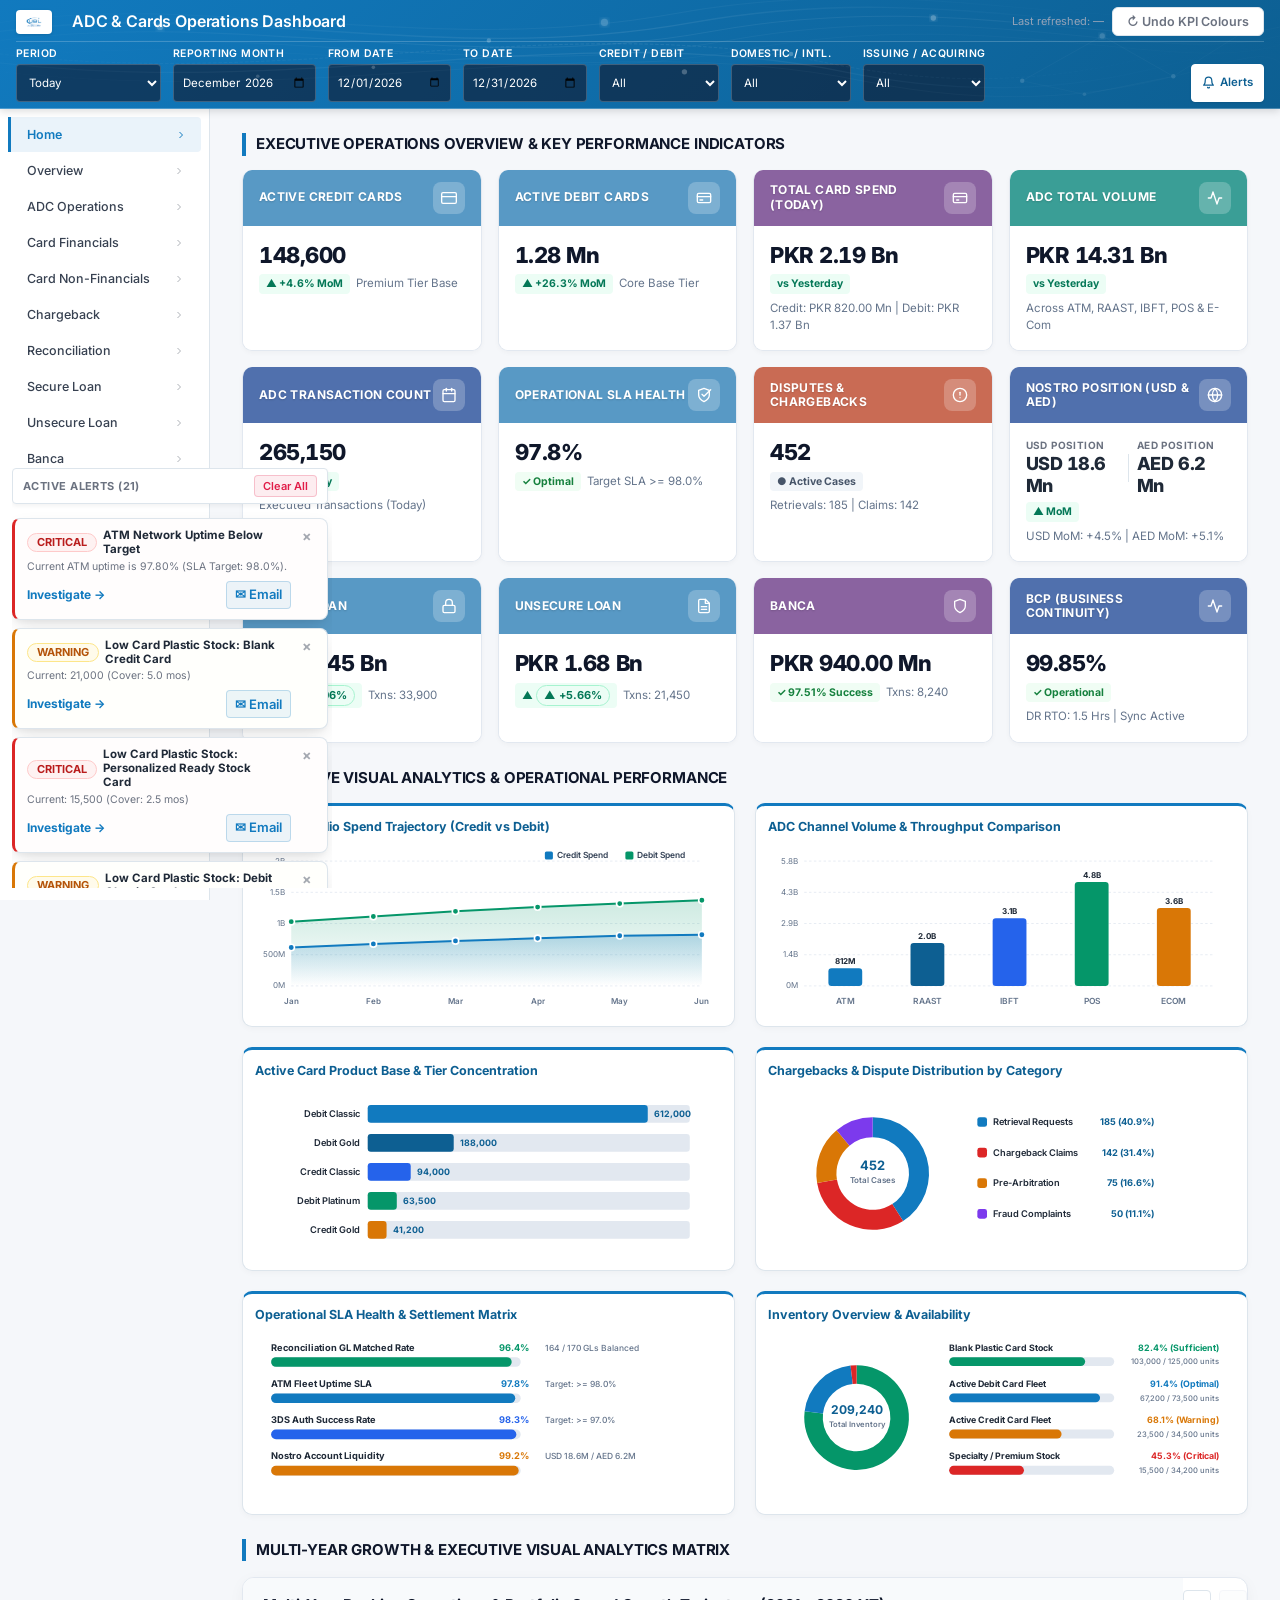
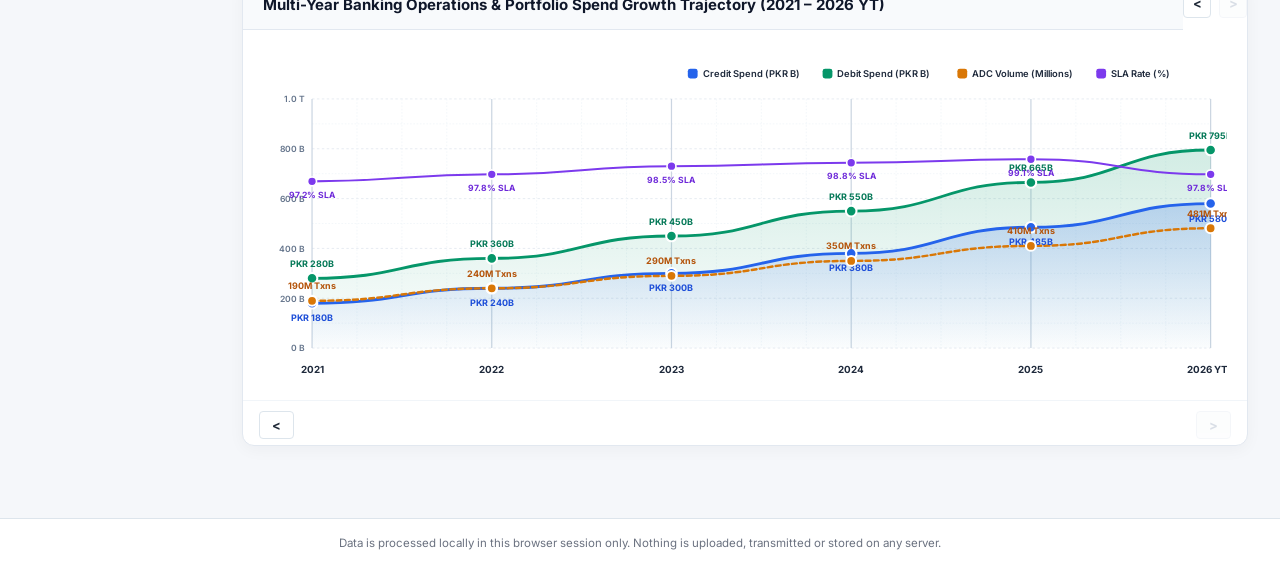
==== commit ad1a140c: "Last Commit of the day" ====
--- a/index.html
+++ b/index.html
@@ -141,16 +141,12 @@
       </select>
     </label>
     <div class="filter-actions">
-      <button id="btnLoadExcel" class="btn btn-primary btn-compact" type="button">
+      <button id="btnLoadExcel" class="btn btn-primary btn-compact" type="button" style="display: none !important;">
         <svg width="13" height="13" viewBox="0 0 24 24" fill="none" stroke="currentColor" stroke-width="2.2" stroke-linecap="round" stroke-linejoin="round"><path d="M21 15v4a2 2 0 0 1-2 2H5a2 2 0 0 1-2-2v-4"></path><polyline points="17 8 12 3 7 8"></polyline><line x1="12" y1="3" x2="12" y2="15"></line></svg>
         <span>Load Excel File</span>
       </button>
       <input id="fileInput" type="file" accept=".xlsx,.xls,.csv" hidden>
-      <button id="btnRefresh" class="btn btn-secondary btn-compact" type="button">
-        <svg width="13" height="13" viewBox="0 0 24 24" fill="none" stroke="currentColor" stroke-width="2.2" stroke-linecap="round" stroke-linejoin="round"><polyline points="23 4 23 10 17 10"></polyline><path d="M20.49 15a9 9 0 1 1-2.12-9.36L23 10"></path></svg>
-        <span>Refresh Dashboard</span>
-      </button>
-      <button id="btnAllAlerts" class="btn btn-secondary btn-compact" type="button" title="View Alerts Inbox">
+      <button id="btnAllAlerts" class="btn btn-primary btn-compact" type="button" title="View Alerts Inbox">
         <svg width="13" height="13" viewBox="0 0 24 24" fill="none" stroke="currentColor" stroke-width="2.2" stroke-linecap="round" stroke-linejoin="round"><path d="M18 8A6 6 0 0 0 6 8c0 7-3 9-3 9h18s-3-2-3-9"></path><path d="M13.73 21a2 2 0 0 1-3.46 0"></path></svg>
         <span>Alerts</span>
       </button>
@@ -204,6 +200,10 @@
       <span>BCP</span>
       <svg class="nav-arrow" width="12" height="12" viewBox="0 0 24 24" fill="none" stroke="currentColor" stroke-width="2"><polyline points="9 18 15 12 9 6"></polyline></svg>
     </button>
+    <button type="button" id="btnRefresh" class="btn-refresh-sidebar" title="Refresh Dashboard">
+      <svg width="15" height="15" viewBox="0 0 24 24" fill="none" stroke="currentColor" stroke-width="2.2" stroke-linecap="round" stroke-linejoin="round"><polyline points="23 4 23 10 17 10"></polyline><path d="M20.49 15a9 9 0 1 1-2.12-9.36L23 10"></path></svg>
+      <span>Refresh Dashboard</span>
+    </button>
   </nav>
 
   <main class="page-content">
--- a/css/style.css
+++ b/css/style.css
@@ -5609,3 +5609,168 @@
   background: var(--border, #E2E8F0);
   flex-shrink: 0;
 }
+
+
+/* =========================================================================
+   UI UPDATES: SIDEBAR REFRESH, HIDE LOAD EXCEL, GLOBAL TABLE HEADERS & NOSTRO
+   ========================================================================= */
+
+/* Hide Load Excel button visually while preserving full functionality */
+#btnLoadExcel {
+  display: none !important;
+}
+
+/* Sidebar Refresh Dashboard Button */
+.btn-refresh-sidebar,
+.side-nav #btnRefresh {
+  margin-top: auto;
+  margin-bottom: 8px;
+  margin-left: 8px;
+  margin-right: 8px;
+  display: flex;
+  align-items: center;
+  justify-content: center;
+  gap: 8px;
+  padding: 8px 12px;
+  background: var(--brand-light, #EAF4FB);
+  color: var(--brand-dark, #0D5F92);
+  border: 1px solid var(--brand-border, #90C4E4);
+  border-radius: var(--radius-md, 8px);
+  font-size: 12.5px;
+  font-weight: 600;
+  cursor: pointer;
+  transition: all 0.15s ease;
+  width: calc(100% - 16px);
+  box-sizing: border-box;
+}
+
+.btn-refresh-sidebar:hover,
+.side-nav #btnRefresh:hover {
+  background: var(--brand, #117ABF);
+  color: #ffffff;
+  border-color: var(--brand, #117ABF);
+  transform: translateY(-1px);
+}
+
+/* Global Table Headers — Full Filled Light Professional Header */
+table th,
+.data-table th,
+.loan-table th,
+.ov-kpi-table th,
+.ov-nostro-redesign-table th {
+  background-color: var(--brand-light, #EAF4FB) !important;
+  color: var(--brand-dark, #0B2240) !important;
+  border-bottom: 2px solid var(--brand-border, #90C4E4) !important;
+  padding: 10px 12px !important;
+  font-weight: 700 !important;
+  font-size: 11px !important;
+  text-transform: uppercase;
+  letter-spacing: 0.04em;
+  vertical-align: middle;
+}
+
+/* BOTH NOSTRO Boxes — Full Filled Light Professional Title Bar */
+.ov-chart-card.ov-nostro-card-container .ov-chart-title,
+.ov-chart-card.ov-recon-box-card .ov-chart-title {
+  background: var(--brand-light, #EAF4FB) !important;
+  color: var(--brand-dark, #0B2240) !important;
+  padding: 12px 16px !important;
+  font-weight: 700 !important;
+  font-size: 14px !important;
+  border-bottom: 1.5px solid var(--brand-border, #90C4E4) !important;
+  border-radius: calc(var(--radius-md, 8px) - 1px) calc(var(--radius-md, 8px) - 1px) 0 0 !important;
+  margin: -12px -14px 12px -14px !important;
+}
+
+
+/* =========================================================================
+   FINAL: TABLE HEADERS (global — same as KPI header bands) + NOSTRO TITLES
+   Only colour/background change; NO height/padding/font-size/layout changes.
+   ========================================================================= */
+
+/* ALL TABLE HEADERS — full coloured fill matching KPI bands */
+table thead tr,
+table thead tr th,
+.loan-table thead tr th,
+.data-table thead tr th,
+.ov-kpi-table thead tr th,
+.ov-nostro-redesign-table thead tr th,
+.bordered-table thead tr th {
+  background-color: var(--kpi-blue, #5899C5) !important;
+  color: #ffffff !important;
+  text-shadow: 0 1px 2px rgba(0,0,0,0.15);
+  border-bottom-color: rgba(0,0,0,0.12) !important;
+}
+
+/* NOSTRO & Recon box — full coloured title bar, no layout change */
+.ov-chart-card.ov-nostro-card-container .ov-chart-title,
+.ov-chart-card.ov-recon-box-card .ov-chart-title {
+  background: var(--kpi-blue, #5899C5) !important;
+  color: #ffffff !important;
+  text-shadow: 0 1px 2px rgba(0,0,0,0.15);
+  border-bottom-color: rgba(0,0,0,0.12) !important;
+}
+
+/* Sidebar Refresh → Alerts already at bottom of sidebar via HTML */
+.btn-refresh-sidebar {
+  display: none !important;
+}
+
+
+/* =========================================================================
+   FINAL EXACT STYLING: TABLE HEADERS & NOSTRO BOX HEADERS
+   ONLY header background & text color changed to match KPI header band.
+   NO changes to width, height, padding, font-size, borders or layout.
+   ========================================================================= */
+
+/* All Table Headers — KPI Coloured Header Fill */
+table thead tr th,
+.loan-table thead tr th,
+.data-table thead tr th,
+.ov-kpi-table thead tr th,
+.ov-nostro-redesign-table thead tr th,
+.bordered-table thead tr th {
+  background-color: var(--kpi-blue, #5899C5) !important;
+  color: #ffffff !important;
+  text-shadow: 0 1px 2px rgba(0,0,0,0.15);
+}
+
+/* NOSTRO & Reconciliation Box Title Headers — KPI Coloured Header Fill */
+.ov-chart-card.ov-nostro-card-container .ov-chart-title,
+.ov-chart-card.ov-recon-box-card .ov-chart-title {
+  background-color: var(--kpi-blue, #5899C5) !important;
+  color: #ffffff !important;
+  text-shadow: 0 1px 2px rgba(0,0,0,0.15);
+}
+
+/* Sidebar Refresh Button Styling */
+.btn-refresh-sidebar,
+.side-nav #btnRefresh {
+  margin-top: auto;
+  margin-bottom: 8px;
+  margin-left: 8px;
+  margin-right: 8px;
+  display: flex;
+  align-items: center;
+  justify-content: center;
+  gap: 8px;
+  padding: 8px 12px;
+  background: var(--brand-light, #EAF4FB);
+  color: var(--brand-dark, #0D5F92);
+  border: 1px solid var(--brand-border, #90C4E4);
+  border-radius: var(--radius-md, 8px);
+  font-size: 12.5px;
+  font-weight: 600;
+  cursor: pointer;
+  transition: all 0.15s ease;
+  width: calc(100% - 16px);
+  box-sizing: border-box;
+}
+
+.btn-refresh-sidebar:hover,
+.side-nav #btnRefresh:hover {
+  background: var(--brand, #117ABF);
+  color: #ffffff;
+  border-color: var(--brand, #117ABF);
+  transform: translateY(-1px);
+}
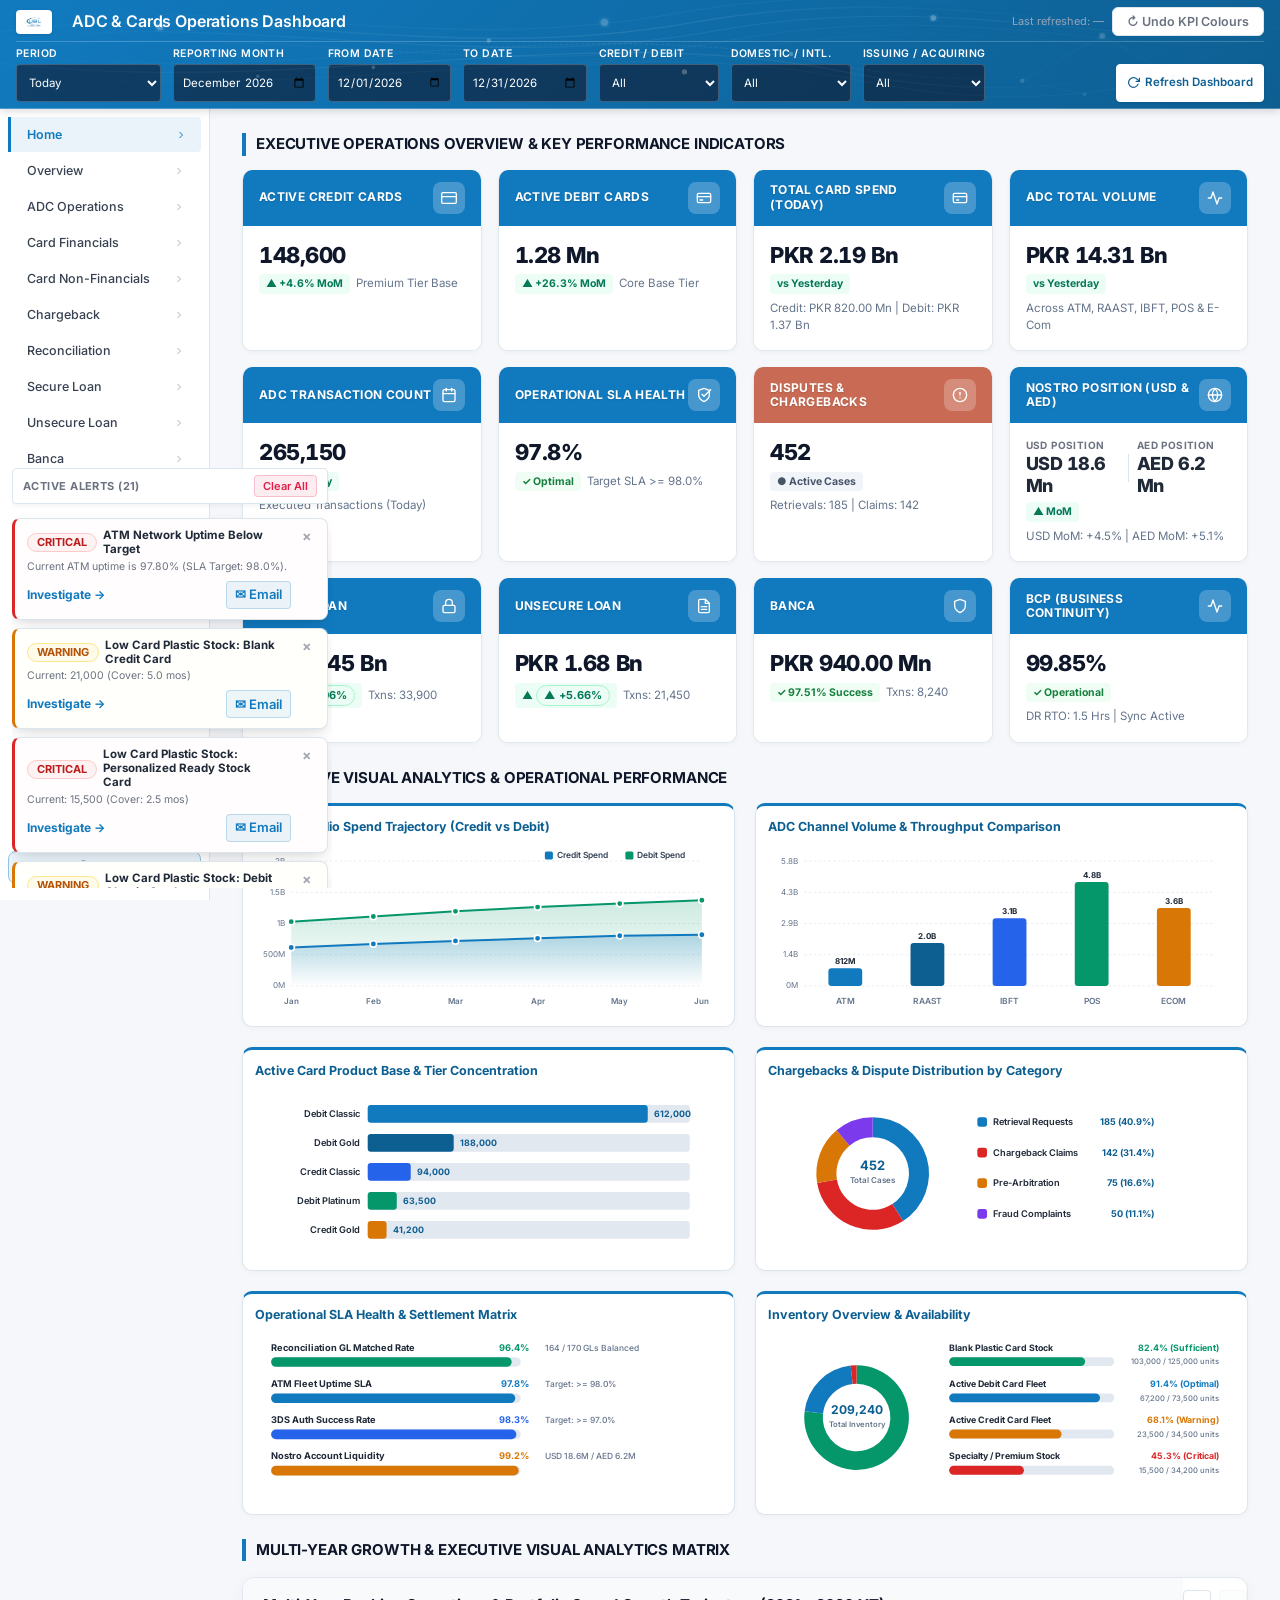
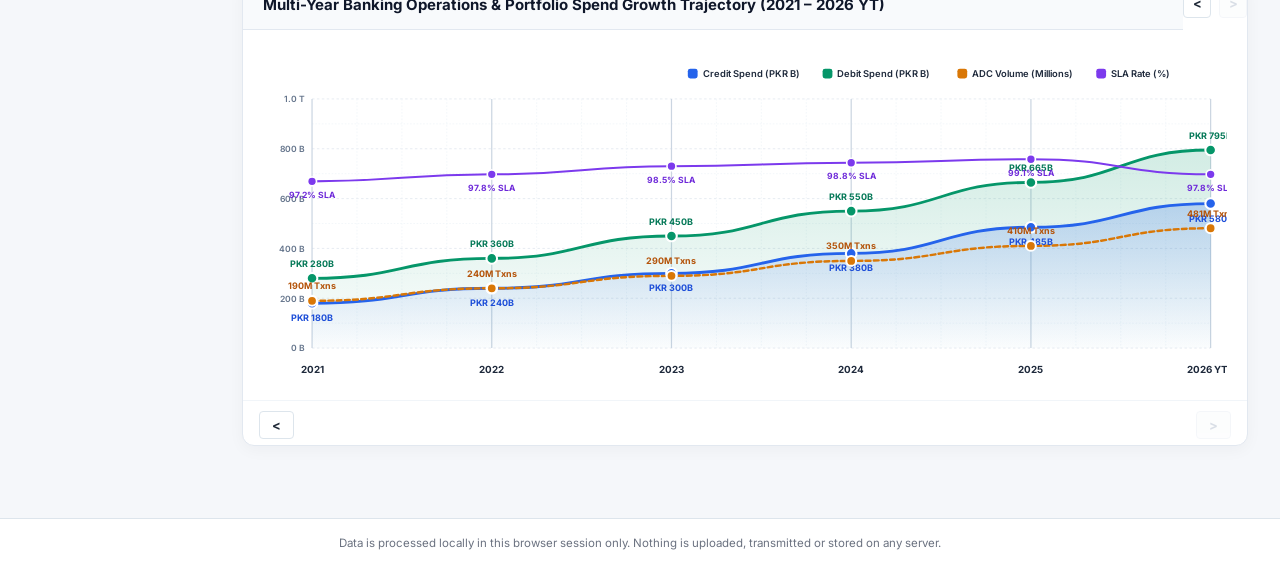
==== commit 2e5a7a4e: "Updated" ====
--- a/index.html
+++ b/index.html
@@ -146,9 +146,9 @@
         <span>Load Excel File</span>
       </button>
       <input id="fileInput" type="file" accept=".xlsx,.xls,.csv" hidden>
-      <button id="btnAllAlerts" class="btn btn-primary btn-compact" type="button" title="View Alerts Inbox">
-        <svg width="13" height="13" viewBox="0 0 24 24" fill="none" stroke="currentColor" stroke-width="2.2" stroke-linecap="round" stroke-linejoin="round"><path d="M18 8A6 6 0 0 0 6 8c0 7-3 9-3 9h18s-3-2-3-9"></path><path d="M13.73 21a2 2 0 0 1-3.46 0"></path></svg>
-        <span>Alerts</span>
+      <button id="btnRefresh" class="btn btn-primary btn-compact" type="button" title="Refresh Dashboard">
+        <svg width="13" height="13" viewBox="0 0 24 24" fill="none" stroke="currentColor" stroke-width="2.2" stroke-linecap="round" stroke-linejoin="round"><polyline points="23 4 23 10 17 10"></polyline><path d="M20.49 15a9 9 0 1 1-2.12-9.36L23 10"></path></svg>
+        <span>Refresh Dashboard</span>
       </button>
     </div>
   </div>
@@ -200,9 +200,9 @@
       <span>BCP</span>
       <svg class="nav-arrow" width="12" height="12" viewBox="0 0 24 24" fill="none" stroke="currentColor" stroke-width="2"><polyline points="9 18 15 12 9 6"></polyline></svg>
     </button>
-    <button type="button" id="btnRefresh" class="btn-refresh-sidebar" title="Refresh Dashboard">
-      <svg width="15" height="15" viewBox="0 0 24 24" fill="none" stroke="currentColor" stroke-width="2.2" stroke-linecap="round" stroke-linejoin="round"><polyline points="23 4 23 10 17 10"></polyline><path d="M20.49 15a9 9 0 1 1-2.12-9.36L23 10"></path></svg>
-      <span>Refresh Dashboard</span>
+    <button type="button" id="btnAllAlerts" class="btn-refresh-sidebar" title="View Alerts Inbox">
+      <svg width="15" height="15" viewBox="0 0 24 24" fill="none" stroke="currentColor" stroke-width="2.2" stroke-linecap="round" stroke-linejoin="round"><path d="M18 8A6 6 0 0 0 6 8c0 7-3 9-3 9h18s-3-2-3-9"></path><path d="M13.73 21a2 2 0 0 1-3.46 0"></path></svg>
+      <span>Alerts</span>
     </button>
   </nav>
 
--- a/css/style.css
+++ b/css/style.css
@@ -2572,17 +2572,17 @@
   font-weight: 600;
 }
 
-/* Highlighted summary rows inside Reconciliation GL Breakdown */
+/* Highlighted summary rows inside Reconciliation GL Breakdown — match header colour exactly */
 table.ov-recon-gl-table tbody tr.recon-gl-highlight-row,
 table.ov-recon-gl-table tbody tr.recon-gl-highlight-row td {
-  background: #117ABF !important;
+  background: var(--kpi-blue, #5899C5) !important;
   color: #ffffff !important;
   font-weight: 700 !important;
   border-bottom: 1px solid rgba(255, 255, 255, 0.25) !important;
 }
 
 table.ov-recon-gl-table tbody tr.recon-gl-highlight-row:hover td {
-  background: #0e66a0 !important;
+  background: #4a89b8 !important;
 }
 
 @media (prefers-reduced-motion: reduce) {
@@ -5287,13 +5287,13 @@
    KPI COLOUR PSYCHOLOGY PALETTE
    ========================================================================= */
 :root {
-  --kpi-blue:   #5899C5;   /* trust, core banking      */
-  --kpi-teal:   #3A9E96;   /* digital, stability       */
+  --kpi-blue:   #117ABF;   /* trust, core banking      */
+  --kpi-teal:   #117ABF;   /* digital, stability       */
   --kpi-green:  #48A87A;   /* positive, success        */
   --kpi-amber:  #D4922E;   /* attention, pending       */
   --kpi-coral:  #C96B54;   /* caution — soft not harsh */
-  --kpi-purple: #8A63A0;   /* analytics, insights      */
-  --kpi-indigo: #5070AD;   /* operations, systems      */
+  --kpi-purple: #117ABF;   /* analytics, insights      */
+  --kpi-indigo: #117ABF;   /* operations, systems      */
 }
 
 /* =========================================================================
@@ -5652,95 +5652,294 @@
   transform: translateY(-1px);
 }
 
-/* Global Table Headers — Full Filled Light Professional Header */
-table th,
-.data-table th,
-.loan-table th,
-.ov-kpi-table th,
-.ov-nostro-redesign-table th {
-  background-color: var(--brand-light, #EAF4FB) !important;
-  color: var(--brand-dark, #0B2240) !important;
-  border-bottom: 2px solid var(--brand-border, #90C4E4) !important;
-  padding: 10px 12px !important;
+/* =========================================================================
+   OVERVIEW PAGE — CLEAN FILLED-HEADER TREATMENT FOR ALL KPI BOXES & TABLES
+   Zero white gaps, zero negative margins, exact visual alignment matching Secure/Unsecure Loan
+   ========================================================================= */
+
+/* 1. Daily Executive KPI Cards (.ov-exec-card-redesign) */
+#page-overview .ov-exec-card-redesign.ov-exec-has-header-band,
+.ov-exec-card-redesign.ov-exec-has-header-band {
+  padding: 0 !important;
+  border-top: none !important;
+  overflow: hidden !important;
+  border: 1px solid var(--border, #DDE5EC) !important;
+  border-radius: var(--radius-md, 8px) !important;
+  background: var(--card-bg, #ffffff) !important;
+}
+
+.ov-exec-header-band {
+  display: flex !important;
+  align-items: center !important;
+  justify-content: center !important;
+  padding: 10px 14px !important;
+  min-height: 42px !important;
+  margin: 0 !important;
+  border-radius: calc(var(--radius-md, 8px) - 1px) calc(var(--radius-md, 8px) - 1px) 0 0 !important;
+  text-align: center !important;
+}
+
+.ov-exec-title-in-band {
+  color: #ffffff !important;
+  font-size: 13px !important;
   font-weight: 700 !important;
-  font-size: 11px !important;
-  text-transform: uppercase;
-  letter-spacing: 0.04em;
-  vertical-align: middle;
-}
-
-/* BOTH NOSTRO Boxes — Full Filled Light Professional Title Bar */
+  margin-bottom: 0 !important;
+  text-shadow: 0 1px 2px rgba(0,0,0,0.18) !important;
+}
+
+.ov-exec-body {
+  padding: 14px 16px 16px 16px !important;
+  background: #ffffff !important;
+  display: flex !important;
+  flex-direction: column !important;
+  justify-content: space-between !important;
+  flex: 1 !important;
+}
+
+/* 2. Overview Daily KPI Cards (.ov-kpi-card) */
+.ov-kpi-card.ov-kpi-has-header-band {
+  padding: 0 !important;
+  border-top: none !important;
+  overflow: hidden !important;
+  border: 1px solid var(--border, #DDE5EC) !important;
+  border-radius: var(--radius-md, 8px) !important;
+  background: var(--card-bg, #ffffff) !important;
+}
+
+.ov-kpi-header-band {
+  display: flex !important;
+  align-items: center !important;
+  justify-content: center !important;
+  padding: 10px 14px !important;
+  min-height: 42px !important;
+  margin: 0 !important;
+  border-radius: calc(var(--radius-md, 8px) - 1px) calc(var(--radius-md, 8px) - 1px) 0 0 !important;
+  text-align: center !important;
+}
+
+.ov-kpi-label-in-band {
+  color: #ffffff !important;
+  font-size: 11.5px !important;
+  font-weight: 700 !important;
+  letter-spacing: 0.03em !important;
+  text-shadow: 0 1px 2px rgba(0,0,0,0.15) !important;
+}
+
+.ov-kpi-body {
+  padding: 14px !important;
+  background: var(--card-bg, #ffffff) !important;
+  display: flex !important;
+  flex-direction: column !important;
+  gap: var(--space-0-5, 4px) !important;
+  flex: 1 !important;
+}
+
+/* 3. Overview Table KPI Cards (.ov-table-kpi-card) — Credit Card, Debit Card, Total Card Spend */
+.ov-table-kpi-card,
+.ov-table-kpi-card.ov-table-kpi-has-header-band {
+  padding: 0 !important;
+  border-top: none !important;
+  overflow: hidden !important;
+  border: 1px solid var(--border, #DDE5EC) !important;
+  border-radius: var(--radius-md, 8px) !important;
+  background: var(--card-bg, #ffffff) !important;
+}
+
+.ov-table-kpi-header,
+.ov-table-kpi-header.ov-table-kpi-header-in-band {
+  padding: 10px 14px !important;
+  margin: 0 !important;
+  border-bottom: 1px solid rgba(255, 255, 255, 0.2) !important;
+  border-radius: calc(var(--radius-md, 8px) - 1px) calc(var(--radius-md, 8px) - 1px) 0 0 !important;
+  display: flex !important;
+  align-items: center !important;
+  justify-content: space-between !important;
+}
+
+.ov-table-kpi-title,
+.ov-table-kpi-title-in-band {
+  color: #ffffff !important;
+  font-size: 12.5px !important;
+  font-weight: 700 !important;
+  text-shadow: 0 1px 2px rgba(0,0,0,0.15) !important;
+}
+
+.ov-table-kpi-freq,
+.ov-table-kpi-freq-in-band {
+  background: rgba(255, 255, 255, 0.22) !important;
+  color: #ffffff !important;
+  border-radius: var(--radius-pill, 9999px) !important;
+  padding: 2px 7px !important;
+  font-size: 10px !important;
+  font-weight: 700 !important;
+}
+
+.ov-table-kpi-wrap {
+  padding: 0 !important;
+  background: #ffffff !important;
+}
+
+#page-overview table.ov-kpi-table thead tr th,
+.ov-kpi-table thead tr th {
+  background-color: var(--kpi-blue, #117ABF) !important;
+  color: #ffffff !important;
+  font-weight: 700 !important;
+  border-bottom: 1px solid rgba(255, 255, 255, 0.25) !important;
+  padding: 6px 8px !important;
+  text-shadow: 0 1px 2px rgba(0,0,0,0.15) !important;
+}
+
+#page-overview table.ov-kpi-table .col-metric,
+.ov-kpi-table .col-metric {
+  padding-left: 10px !important;
+}
+
+#page-overview table.ov-kpi-table .col-change,
+.ov-kpi-table .col-change {
+  padding-right: 10px !important;
+}
+
+/* 4. NOSTRO & Reconciliation GL Cards (.ov-nostro-card-container & .ov-recon-box-card) */
+#page-overview .ov-chart-card.ov-nostro-card-container,
+#page-overview .ov-chart-card.ov-recon-box-card,
+.ov-chart-card.ov-nostro-card-container,
+.ov-chart-card.ov-recon-box-card {
+  padding: 0 !important;
+  border-top: none !important;
+  overflow: hidden !important;
+  border: 1px solid var(--border, #DDE5EC) !important;
+  border-radius: var(--radius-md, 8px) !important;
+  background: var(--card-bg, #ffffff) !important;
+}
+
 .ov-chart-card.ov-nostro-card-container .ov-chart-title,
 .ov-chart-card.ov-recon-box-card .ov-chart-title {
-  background: var(--brand-light, #EAF4FB) !important;
-  color: var(--brand-dark, #0B2240) !important;
+  background: var(--kpi-blue, #117ABF) !important;
+  color: #ffffff !important;
   padding: 12px 16px !important;
+  margin: 0 !important;
+  font-size: 13.5px !important;
   font-weight: 700 !important;
-  font-size: 14px !important;
-  border-bottom: 1.5px solid var(--brand-border, #90C4E4) !important;
+  border-bottom: 1px solid rgba(255, 255, 255, 0.2) !important;
   border-radius: calc(var(--radius-md, 8px) - 1px) calc(var(--radius-md, 8px) - 1px) 0 0 !important;
-  margin: -12px -14px 12px -14px !important;
-}
-
-
-/* =========================================================================
-   FINAL: TABLE HEADERS (global — same as KPI header bands) + NOSTRO TITLES
-   Only colour/background change; NO height/padding/font-size/layout changes.
-   ========================================================================= */
-
-/* ALL TABLE HEADERS — full coloured fill matching KPI bands */
-table thead tr,
-table thead tr th,
-.loan-table thead tr th,
-.data-table thead tr th,
-.ov-kpi-table thead tr th,
+  text-shadow: 0 1px 2px rgba(0,0,0,0.15) !important;
+}
+
+#page-overview table.ov-nostro-redesign-table thead tr th,
+#page-overview table.ov-recon-gl-table thead tr th,
 .ov-nostro-redesign-table thead tr th,
-.bordered-table thead tr th {
-  background-color: var(--kpi-blue, #5899C5) !important;
+.ov-recon-gl-table thead tr th {
+  background-color: var(--kpi-blue, #117ABF) !important;
   color: #ffffff !important;
-  text-shadow: 0 1px 2px rgba(0,0,0,0.15);
-  border-bottom-color: rgba(0,0,0,0.12) !important;
-}
-
-/* NOSTRO & Recon box — full coloured title bar, no layout change */
-.ov-chart-card.ov-nostro-card-container .ov-chart-title,
-.ov-chart-card.ov-recon-box-card .ov-chart-title {
-  background: var(--kpi-blue, #5899C5) !important;
+  font-weight: 700 !important;
+  border-bottom: 1px solid rgba(255, 255, 255, 0.25) !important;
+  padding: 6px 10px !important;
+  text-shadow: 0 1px 2px rgba(0,0,0,0.15) !important;
+}
+
+/* 5. Overview Module Cards (.ov-module-card) */
+#page-overview .ov-module-card,
+.ov-module-card {
+  padding: 0 !important;
+  border-top: none !important;
+  overflow: hidden !important;
+  border: 1px solid var(--border, #DDE5EC) !important;
+  border-radius: var(--radius-md, 8px) !important;
+  background: var(--card-bg, #ffffff) !important;
+}
+
+.ov-module-header {
+  background: var(--kpi-blue, #117ABF) !important;
+  padding: 10px 14px !important;
+  margin: 0 !important;
+  border-bottom: 1px solid rgba(255, 255, 255, 0.2) !important;
+  border-radius: calc(var(--radius-md, 8px) - 1px) calc(var(--radius-md, 8px) - 1px) 0 0 !important;
+  display: flex !important;
+  align-items: center !important;
+  justify-content: space-between !important;
+}
+
+.ov-module-title,
+.ov-module-title-in-band {
   color: #ffffff !important;
-  text-shadow: 0 1px 2px rgba(0,0,0,0.15);
-  border-bottom-color: rgba(0,0,0,0.12) !important;
-}
-
-/* Sidebar Refresh → Alerts already at bottom of sidebar via HTML */
-.btn-refresh-sidebar {
+  font-size: 13px !important;
+  font-weight: 700 !important;
+  text-shadow: 0 1px 2px rgba(0,0,0,0.15) !important;
+}
+
+.ov-view-details,
+.ov-view-details-in-band {
+  background: rgba(255, 255, 255, 0.2) !important;
+  color: #ffffff !important;
+  border: 1px solid rgba(255, 255, 255, 0.35) !important;
+  font-size: 11px !important;
+  font-weight: 600 !important;
+  padding: 3px 9px !important;
+  border-radius: 4px !important;
+  cursor: pointer !important;
+  transition: background-color 0.15s ease !important;
+}
+
+.ov-view-details:hover {
+  background: rgba(255, 255, 255, 0.35) !important;
+}
+
+/* 6. ALL Table Headers on Overview Page */
+#page-overview table thead tr th,
+#page-overview table.ov-module-table thead tr th,
+#page-overview table.ov-adc-table thead tr th,
+#page-overview table.ov-recon-summary-table thead tr th,
+.ov-module-table thead tr th,
+.ov-adc-table thead tr th,
+.ov-recon-summary-table thead tr th {
+  background-color: var(--kpi-blue, #117ABF) !important;
+  color: #ffffff !important;
+  font-weight: 700 !important;
+  border-bottom: 1.5px solid rgba(255, 255, 255, 0.25) !important;
+  padding: 8px 10px !important;
+  font-size: 11px !important;
+  text-transform: uppercase !important;
+  letter-spacing: 0.03em !important;
+  text-shadow: 0 1px 2px rgba(0,0,0,0.15) !important;
+}
+
+#page-overview table.ov-module-table th.grouped-hdr,
+.ov-module-table th.grouped-hdr {
+  background-color: #117ABF !important;
+  color: #ffffff !important;
+  border: 1px solid rgba(255, 255, 255, 0.25) !important;
+}
+
+/* 7. Provisional Taxes Dual Card */
+.ov-provisional-dual-card {
+  padding: 0 !important;
+  overflow: hidden !important;
+}
+
+.ov-provisional-dual-wrap {
+  padding: 12px 14px !important;
+  background: #ffffff !important;
+}
+
+.ov-provisional-sub-title {
+  font-size: 11.5px !important;
+  font-weight: 700 !important;
+  color: var(--brand-dark, #0D5F92) !important;
+  margin-bottom: 6px !important;
+}
+
+/* 8. Standalone ADC Table Wrapper */
+.ov-adc-table-wrap {
+  padding: 0 !important;
+  overflow: hidden !important;
+  border-radius: var(--radius-md, 8px) !important;
+  border: 1px solid var(--border, #DDE5EC) !important;
+  background: #ffffff !important;
+}
+
+/* Hide Load Excel button visually while preserving full functionality */
+#btnLoadExcel {
   display: none !important;
-}
-
-
-/* =========================================================================
-   FINAL EXACT STYLING: TABLE HEADERS & NOSTRO BOX HEADERS
-   ONLY header background & text color changed to match KPI header band.
-   NO changes to width, height, padding, font-size, borders or layout.
-   ========================================================================= */
-
-/* All Table Headers — KPI Coloured Header Fill */
-table thead tr th,
-.loan-table thead tr th,
-.data-table thead tr th,
-.ov-kpi-table thead tr th,
-.ov-nostro-redesign-table thead tr th,
-.bordered-table thead tr th {
-  background-color: var(--kpi-blue, #5899C5) !important;
-  color: #ffffff !important;
-  text-shadow: 0 1px 2px rgba(0,0,0,0.15);
-}
-
-/* NOSTRO & Reconciliation Box Title Headers — KPI Coloured Header Fill */
-.ov-chart-card.ov-nostro-card-container .ov-chart-title,
-.ov-chart-card.ov-recon-box-card .ov-chart-title {
-  background-color: var(--kpi-blue, #5899C5) !important;
-  color: #ffffff !important;
-  text-shadow: 0 1px 2px rgba(0,0,0,0.15);
 }
 
 /* Sidebar Refresh Button Styling */
@@ -5767,10 +5966,94 @@
   box-sizing: border-box;
 }
 
-.btn-refresh-sidebar:hover,
 .side-nav #btnRefresh:hover {
   background: var(--brand, #117ABF);
   color: #ffffff;
   border-color: var(--brand, #117ABF);
   transform: translateY(-1px);
 }
+
+/* =========================================================================
+   TARGETED FIXES — OVERVIEW MODULE TABLES: TODAY / YESTERDAY CELL FILLS
+   ========================================================================= */
+
+/* ADC Operations summary table — Today cols (2,3) body cell background */
+.ov-module-table.ov-adc-summary-table tbody tr td:nth-child(2),
+.ov-module-table.ov-adc-summary-table tbody tr td:nth-child(3) {
+  background-color: rgba(88, 153, 197, 0.13) !important;
+}
+
+/* ADC Operations summary table — Yesterday cols (4,5) body cell background */
+.ov-module-table.ov-adc-summary-table tbody tr td:nth-child(4),
+.ov-module-table.ov-adc-summary-table tbody tr td:nth-child(5) {
+  background-color: rgba(88, 153, 197, 0.07) !important;
+}
+
+/* Complaints / CB Disputes table — Current Month body cells */
+table.ov-cb-disputes-table tbody td.cb-sub-cur {
+  background-color: rgba(88, 153, 197, 0.13) !important;
+}
+
+/* Complaints / CB Disputes table — Previous Month body cells */
+table.ov-cb-disputes-table tbody td.cb-sub-prev {
+  background-color: rgba(88, 153, 197, 0.07) !important;
+}
+
+/* =========================================================================
+   GLOBAL TABLE HEADER TREATMENT — ALL NON-OVERVIEW PAGES
+   Same filled-header colour as Overview applied to data-table th
+   ========================================================================= */
+
+table.data-table th {
+  background: var(--kpi-blue, #5899C5) !important;
+  color: #ffffff !important;
+  font-size: 11px !important;
+  font-weight: 700 !important;
+  text-transform: uppercase !important;
+  letter-spacing: 0.04em !important;
+  border-bottom: 1.5px solid rgba(255, 255, 255, 0.25) !important;
+  text-shadow: 0 1px 2px rgba(0, 0, 0, 0.15) !important;
+  position: sticky !important;
+  top: 0 !important;
+  z-index: 2 !important;
+}
+
+#page-adc-operations table.data-table th,
+#adc-operations-body table.data-table th,
+#page-card-financials table.data-table th,
+#card-financials-body table.data-table th,
+#page-card-non-financials table.data-table th,
+#card-non-financials-body table.data-table th {
+  background: var(--kpi-blue, #5899C5) !important;
+  color: #ffffff !important;
+}
+
+#page-adc-operations table.data-table thead tr,
+#adc-operations-body table.data-table thead tr,
+#page-card-financials table.data-table thead tr,
+#card-financials-body table.data-table thead tr,
+#page-card-non-financials table.data-table thead tr,
+#card-non-financials-body table.data-table thead tr {
+  background: var(--kpi-blue, #5899C5) !important;
+}
+
+/* =========================================================================
+   KPI BOX TEXT BREATHING ROOM — subtle internal padding
+   Does NOT change card outer dimensions
+   ========================================================================= */
+
+.ov-kpi-body {
+  padding: 12px 14px 14px 14px !important;
+}
+
+.ov-exec-body {
+  padding: 12px 16px 14px 16px !important;
+}
+
+.ov-table-kpi-wrap {
+  padding: 0 0 4px 0 !important;
+}
+
+.ov-module-rows {
+  padding: 8px 12px 10px 12px !important;
+}
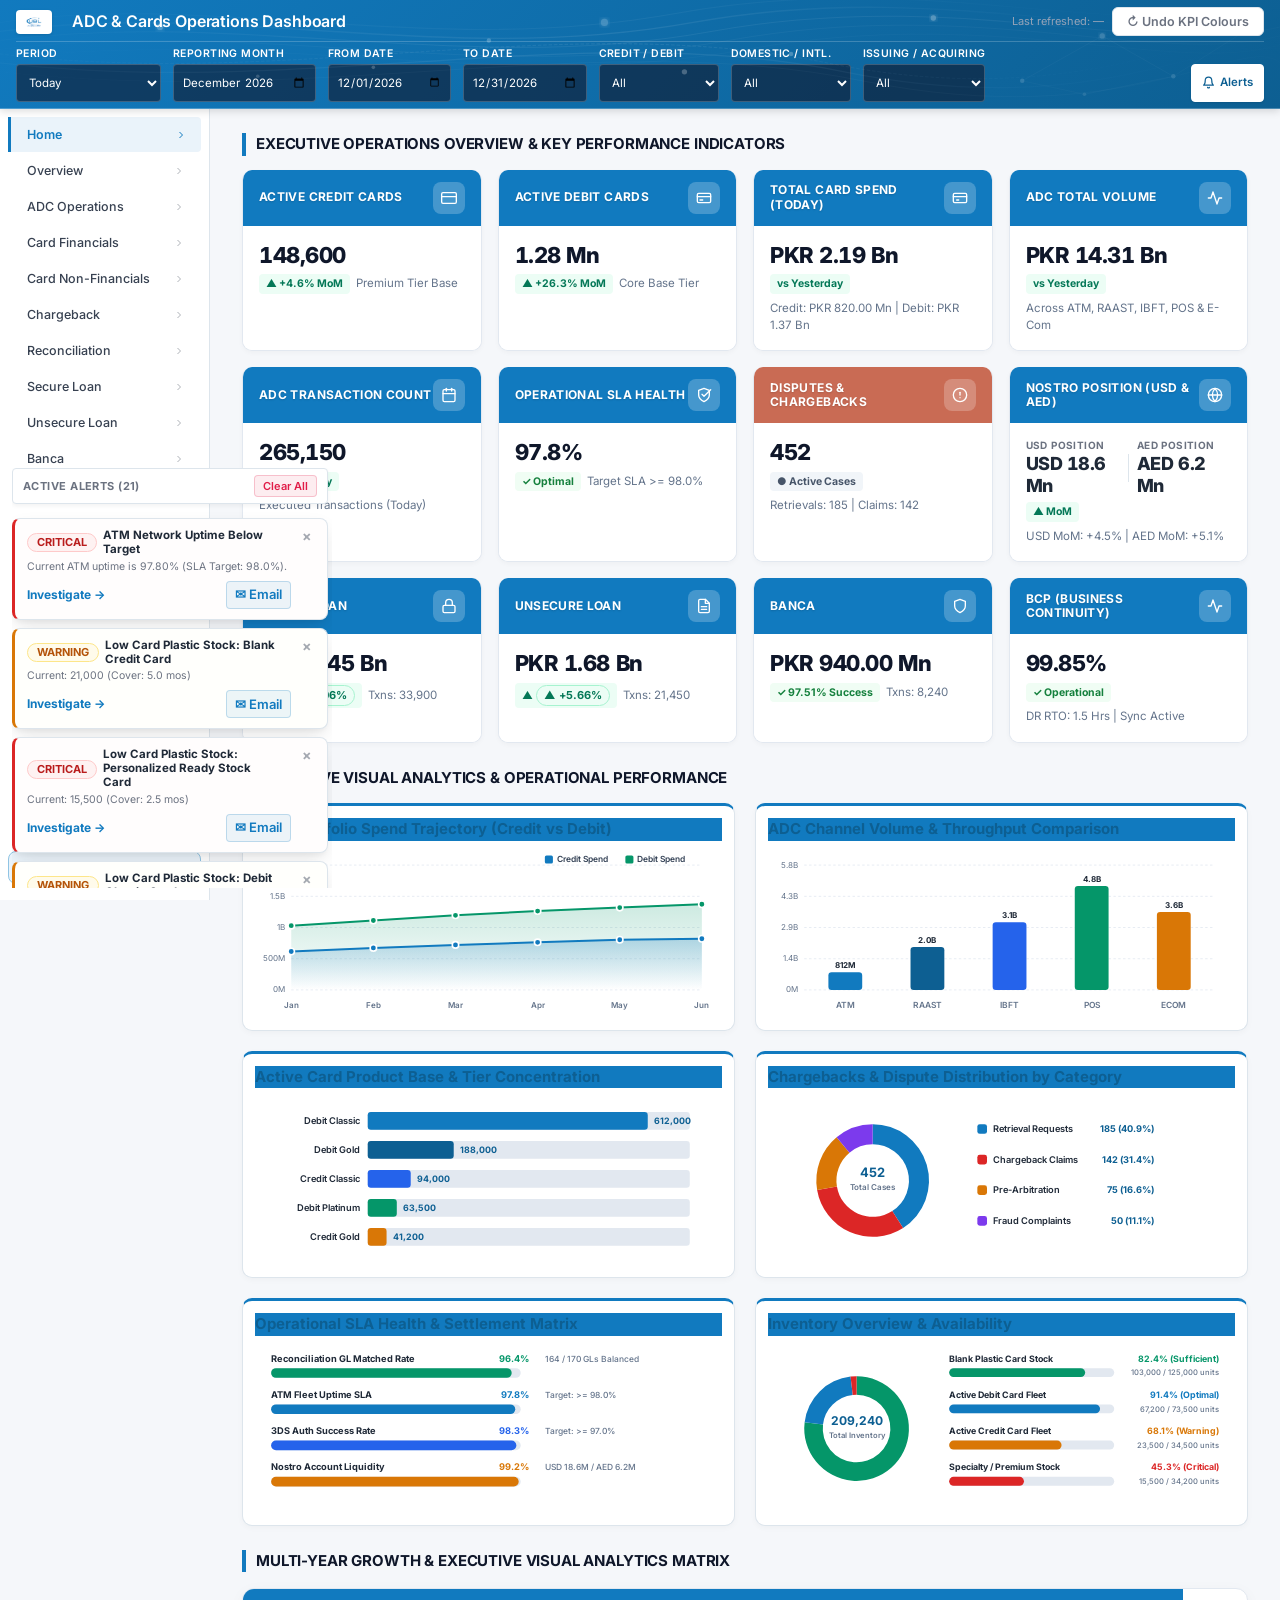
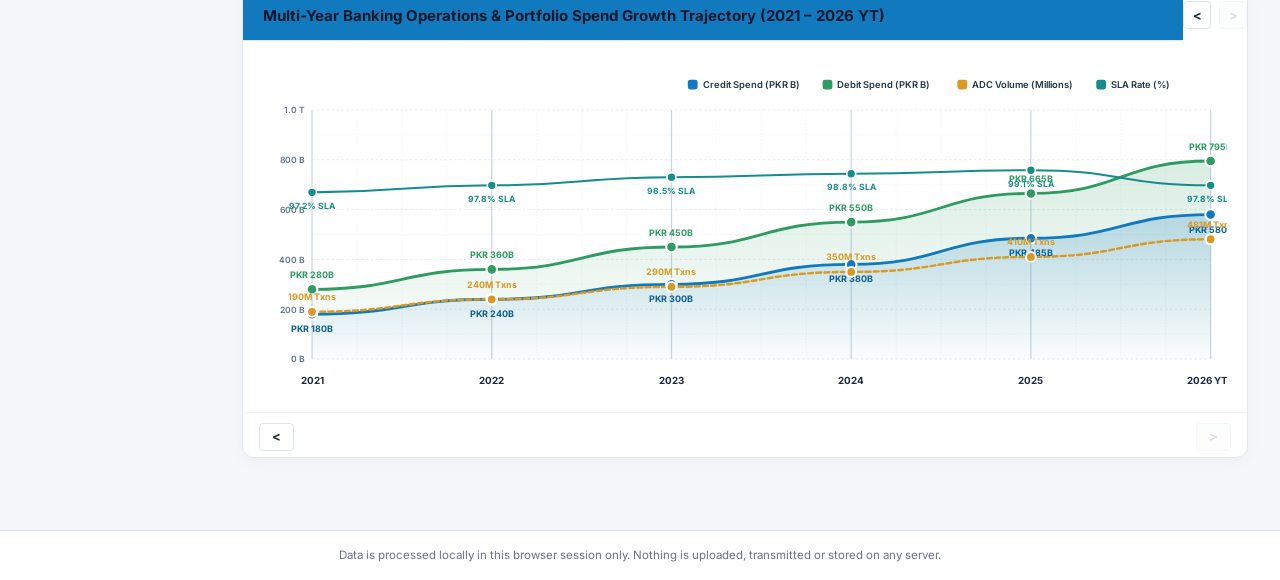
==== commit c84654bd: "Update in night" ====
--- a/index.html
+++ b/index.html
@@ -146,9 +146,9 @@
         <span>Load Excel File</span>
       </button>
       <input id="fileInput" type="file" accept=".xlsx,.xls,.csv" hidden>
-      <button id="btnRefresh" class="btn btn-primary btn-compact" type="button" title="Refresh Dashboard">
-        <svg width="13" height="13" viewBox="0 0 24 24" fill="none" stroke="currentColor" stroke-width="2.2" stroke-linecap="round" stroke-linejoin="round"><polyline points="23 4 23 10 17 10"></polyline><path d="M20.49 15a9 9 0 1 1-2.12-9.36L23 10"></path></svg>
-        <span>Refresh Dashboard</span>
+      <button id="btnAllAlerts" class="btn btn-primary btn-compact" type="button" title="View Alerts Inbox">
+        <svg width="13" height="13" viewBox="0 0 24 24" fill="none" stroke="currentColor" stroke-width="2.2" stroke-linecap="round" stroke-linejoin="round"><path d="M18 8A6 6 0 0 0 6 8c0 7-3 9-3 9h18s-3-2-3-9"></path><path d="M13.73 21a2 2 0 0 1-3.46 0"></path></svg>
+        <span>Alerts</span>
       </button>
     </div>
   </div>
@@ -200,9 +200,9 @@
       <span>BCP</span>
       <svg class="nav-arrow" width="12" height="12" viewBox="0 0 24 24" fill="none" stroke="currentColor" stroke-width="2"><polyline points="9 18 15 12 9 6"></polyline></svg>
     </button>
-    <button type="button" id="btnAllAlerts" class="btn-refresh-sidebar" title="View Alerts Inbox">
-      <svg width="15" height="15" viewBox="0 0 24 24" fill="none" stroke="currentColor" stroke-width="2.2" stroke-linecap="round" stroke-linejoin="round"><path d="M18 8A6 6 0 0 0 6 8c0 7-3 9-3 9h18s-3-2-3-9"></path><path d="M13.73 21a2 2 0 0 1-3.46 0"></path></svg>
-      <span>Alerts</span>
+    <button type="button" id="btnRefresh" class="btn-refresh-sidebar" title="Refresh Dashboard">
+      <svg width="15" height="15" viewBox="0 0 24 24" fill="none" stroke="currentColor" stroke-width="2.2" stroke-linecap="round" stroke-linejoin="round"><polyline points="23 4 23 10 17 10"></polyline><path d="M20.49 15a9 9 0 1 1-2.12-9.36L23 10"></path></svg>
+      <span>Refresh</span>
     </button>
   </nav>
 
--- a/css/style.css
+++ b/css/style.css
@@ -6057,3 +6057,59 @@
 .ov-module-rows {
   padding: 8px 12px 10px 12px !important;
 }
+
+/* =========================================================================
+   NEW GLOBAL RULES FOR TABLES
+   ========================================================================= */
+
+/* All normal columns and rows of the complete dashboard should have a normal white background */
+table tbody tr,
+table tbody td,
+.data-table tbody tr,
+.data-table tbody td,
+.ov-cb-disputes-table tbody td,
+.ov-cb-disputes-table tbody td.cb-sub-cur,
+.ov-cb-disputes-table tbody td.cb-sub-prev,
+.ov-adc-summary-table tbody tr td,
+.ov-adc-summary-table tbody tr td:nth-child(2),
+.ov-adc-summary-table tbody tr td:nth-child(3),
+.ov-adc-summary-table tbody tr td:nth-child(4),
+.ov-adc-summary-table tbody tr td:nth-child(5) {
+  background-color: #ffffff !important;
+}
+
+table tbody tr.clickable-row:hover td,
+table tbody tr:hover td {
+  background-color: #F5F8FA !important; /* Keep a very subtle hover for usability */
+}
+
+/* Global Table Primary Headers (#117ABF) with increased font size */
+.ov-table-kpi-header,
+.ov-table-kpi-header.ov-table-kpi-header-in-band,
+.ov-chart-card .ov-chart-title,
+.ov-module-header {
+  background: #117ABF !important;
+}
+.ov-table-kpi-title,
+.ov-table-kpi-title-in-band,
+.ov-chart-card .ov-chart-title,
+.ov-module-title {
+  font-size: 15px !important; 
+}
+
+/* Global Table Secondary Headers (#EAF5FB) */
+table th,
+.data-table th,
+.data-table thead tr,
+.ov-kpi-table thead tr th,
+.ov-nostro-redesign-table thead tr th,
+.ov-recon-gl-table thead tr th,
+.ov-adc-table th,
+.ov-module-table thead tr th,
+th.grouped-hdr {
+  background-color: #EAF5FB !important;
+  color: #0B5F91 !important;
+  font-size: 11px !important;
+  text-shadow: none !important;
+  border-bottom: 1.5px solid #D7E2E8 !important;
+}
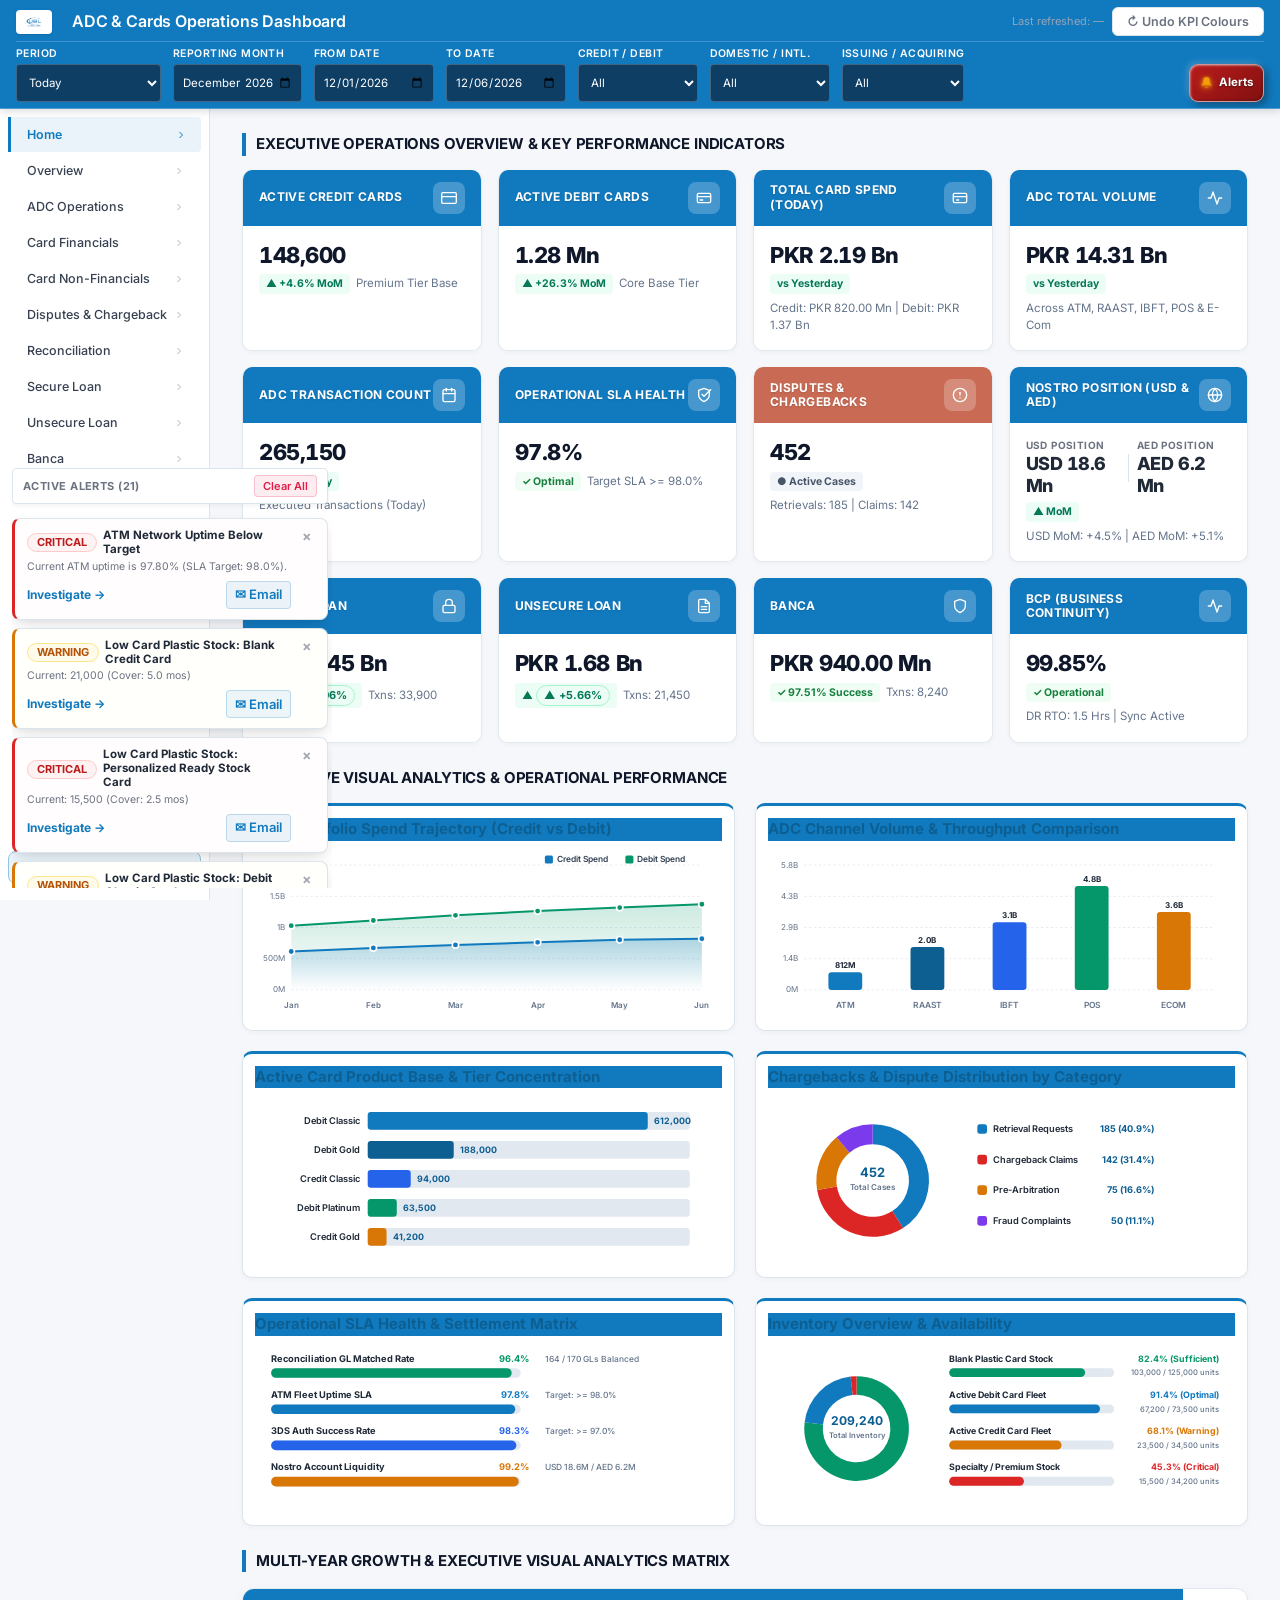
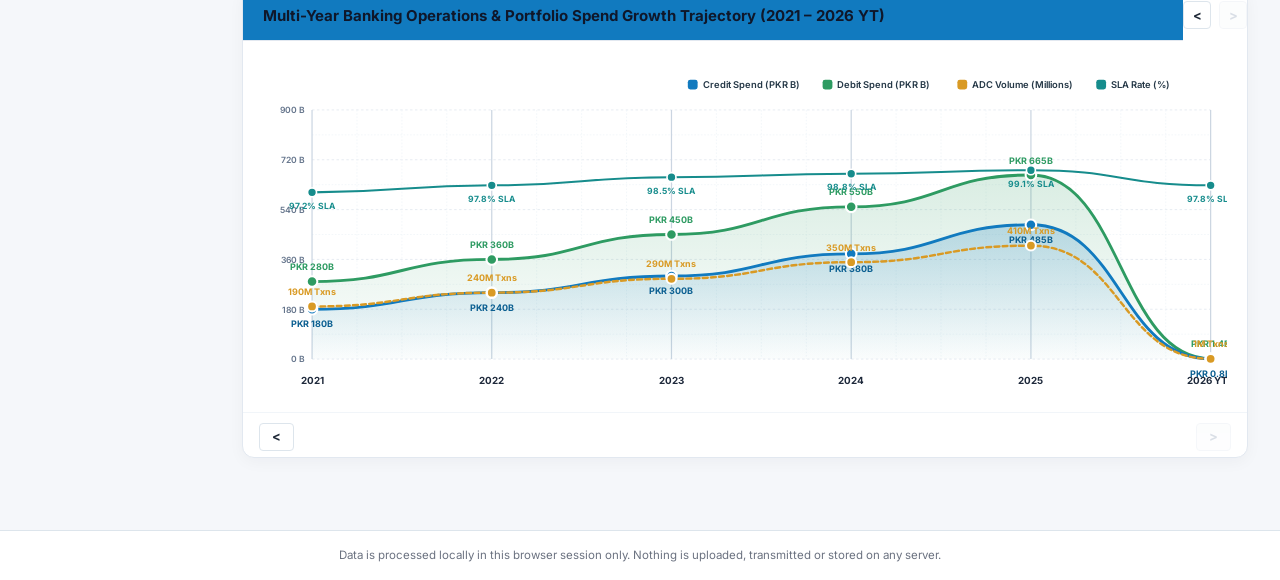
==== commit e00825e2: "Update manythings" ====
--- a/index.html
+++ b/index.html
@@ -177,7 +177,7 @@
       <svg class="nav-arrow" width="12" height="12" viewBox="0 0 24 24" fill="none" stroke="currentColor" stroke-width="2"><polyline points="9 18 15 12 9 6"></polyline></svg>
     </button>
     <button class="nav-item" data-page="chargeback" type="button">
-      <span>Chargeback</span>
+      <span>Disputes & Chargeback</span>
       <svg class="nav-arrow" width="12" height="12" viewBox="0 0 24 24" fill="none" stroke="currentColor" stroke-width="2"><polyline points="9 18 15 12 9 6"></polyline></svg>
     </button>
     <button class="nav-item" data-page="reconciliation" type="button">
@@ -254,7 +254,7 @@
 
     <section id="page-chargeback" class="page">
       <div class="page-head">
-        <h2>Chargeback</h2>
+        <h2>Disputes & Chargeback</h2>
         <span class="period-label" data-period-label></span>
       </div>
       <div id="chargeback-body" class="page-body"></div>
--- a/css/style.css
+++ b/css/style.css
@@ -161,7 +161,7 @@
   right: 0;
   width: 100%;
   z-index: 1000;
-  background: linear-gradient(135deg, var(--header-bg-start) 0%, var(--header-bg-end) 100%);
+  background: #117ABF !important;
   color: var(--white);
   padding: 6px 16px 6px 16px;
   border-bottom: 1px solid rgba(255, 255, 255, 0.25);
@@ -172,16 +172,7 @@
 
 /* Digital Network Vector Texture Overlay */
 .header-texture-overlay {
-  position: absolute;
-  top: 0;
-  left: 0;
-  width: 100%;
-  height: 100%;
-  pointer-events: none;
-  z-index: 0;
-  opacity: 0.35;
-  overflow: hidden;
-  transition: opacity 0.3s ease;
+  display: none !important;
 }
 
 .header-texture-svg {
@@ -1474,7 +1465,7 @@
 /* Overview NOSTRO & Reconciliation Grid Height Matching & Visual Balance */
 .ov-nostro-recon-grid {
   display: grid;
-  grid-template-columns: 1.1fr 1fr;
+  grid-template-columns: 1fr 1fr;
   gap: var(--space-2);
   align-items: stretch;
   margin-bottom: var(--space-3);
@@ -1699,13 +1690,17 @@
   font-variant-numeric: tabular-nums;
 }
 
-table.data-table td.num, table.data-table th.num {
-  text-align: right;
-  font-variant-numeric: tabular-nums;
-}
-
+table.data-table td.num, table.data-table th.num,
+table.data-table td.col-center, table.data-table th.col-center,
+table.data-table td.col-sno, table.data-table th.col-sno,
 table.data-table td.center, table.data-table th.center {
   text-align: center !important;
+  font-variant-numeric: tabular-nums;
+}
+
+table.data-table th.col-desc,
+table.data-table td.col-desc {
+  text-align: left !important;
 }
 
 table.data-table tbody tr {
@@ -2424,7 +2419,7 @@
 
 .ov-nostro-recon-grid {
   display: grid;
-  grid-template-columns: 1.2fr 1fr;
+  grid-template-columns: 1fr 1fr;
   gap: var(--space-2);
   align-items: stretch;
 }
@@ -2444,7 +2439,7 @@
 
 .ov-recon-box-card {
   height: 100%;
-  min-width: 340px;
+  min-width: 0;
   display: flex;
   flex-direction: column;
 }
@@ -2961,7 +2956,7 @@
   border: 1px solid var(--border);
   border-top: 3.5px solid var(--brand);
   border-radius: var(--radius-md);
-  padding: 24px var(--space-2);
+  padding: 20px var(--space-2) 18px var(--space-2);
   box-shadow: var(--shadow-sm);
   display: flex;
   flex-direction: column;
@@ -2969,7 +2964,7 @@
   justify-content: center;
   cursor: pointer;
   transition: transform 0.2s ease, box-shadow 0.2s ease, border-color 0.2s ease, background-color 0.2s ease;
-  min-height: 110px;
+  min-height: 128px;
   text-align: center;
   box-sizing: border-box;
 }
@@ -2995,6 +2990,21 @@
   font-weight: 600;
   color: var(--text-secondary);
   line-height: 1.3;
+}
+
+.recon-unit-gl-count {
+  margin-top: 10px;
+  font-size: 11px;
+  font-weight: 600;
+  color: var(--brand-dark);
+  background: var(--brand-light);
+  border: 1px solid var(--brand-border, #90C4E4);
+  padding: 2px 10px;
+  border-radius: var(--radius-pill);
+  letter-spacing: 0.02em;
+  display: inline-flex;
+  align-items: center;
+  gap: 4px;
 }
 
 .recon-detail-topbar {
@@ -6065,21 +6075,25 @@
 /* All normal columns and rows of the complete dashboard should have a normal white background */
 table tbody tr,
 table tbody td,
+#page-overview table tbody tr,
+#page-overview table tbody td,
 .data-table tbody tr,
 .data-table tbody td,
-.ov-cb-disputes-table tbody td,
-.ov-cb-disputes-table tbody td.cb-sub-cur,
-.ov-cb-disputes-table tbody td.cb-sub-prev,
-.ov-adc-summary-table tbody tr td,
-.ov-adc-summary-table tbody tr td:nth-child(2),
-.ov-adc-summary-table tbody tr td:nth-child(3),
-.ov-adc-summary-table tbody tr td:nth-child(4),
-.ov-adc-summary-table tbody tr td:nth-child(5) {
+#page-overview .ov-cb-disputes-table tbody td,
+#page-overview .ov-cb-disputes-table tbody td.cb-sub-cur,
+#page-overview .ov-cb-disputes-table tbody td.cb-sub-prev,
+#page-overview .ov-adc-summary-table tbody tr td,
+#page-overview .ov-adc-summary-table tbody tr td:nth-child(2),
+#page-overview .ov-adc-summary-table tbody tr td:nth-child(3),
+#page-overview .ov-adc-summary-table tbody tr td:nth-child(4),
+#page-overview .ov-adc-summary-table tbody tr td:nth-child(5) {
   background-color: #ffffff !important;
 }
 
 table tbody tr.clickable-row:hover td,
-table tbody tr:hover td {
+table tbody tr:hover td,
+#page-overview table tbody tr.clickable-row:hover td,
+#page-overview table tbody tr:hover td {
   background-color: #F5F8FA !important; /* Keep a very subtle hover for usability */
 }
 
@@ -6087,29 +6101,317 @@
 .ov-table-kpi-header,
 .ov-table-kpi-header.ov-table-kpi-header-in-band,
 .ov-chart-card .ov-chart-title,
-.ov-module-header {
+.ov-module-header,
+#page-overview .ov-table-kpi-header,
+#page-overview .ov-chart-card .ov-chart-title,
+#page-overview .ov-module-header {
   background: #117ABF !important;
 }
 .ov-table-kpi-title,
 .ov-table-kpi-title-in-band,
 .ov-chart-card .ov-chart-title,
-.ov-module-title {
+.ov-module-title,
+#page-overview .ov-table-kpi-title,
+#page-overview .ov-chart-card .ov-chart-title,
+#page-overview .ov-module-title {
   font-size: 15px !important; 
 }
 
 /* Global Table Secondary Headers (#EAF5FB) */
-table th,
-.data-table th,
-.data-table thead tr,
 .ov-kpi-table thead tr th,
 .ov-nostro-redesign-table thead tr th,
 .ov-recon-gl-table thead tr th,
-.ov-adc-table th,
 .ov-module-table thead tr th,
-th.grouped-hdr {
+th.grouped-hdr,
+#page-overview table.ov-kpi-table thead tr th,
+#page-overview table.ov-nostro-redesign-table thead tr th,
+#page-overview table.ov-recon-gl-table thead tr th,
+#page-overview table.ov-module-table thead tr th,
+#page-overview table.ov-module-table th.grouped-hdr {
   background-color: #EAF5FB !important;
   color: #0B5F91 !important;
   font-size: 11px !important;
   text-shadow: none !important;
   border-bottom: 1.5px solid #D7E2E8 !important;
 }
+
+/* Neumorphic styling for Dashboard Header Alert Button with Glassy White Border */
+#btnAllAlerts {
+  position: relative !important;
+  display: inline-flex !important;
+  align-items: center !important;
+  gap: 6px !important;
+  background: linear-gradient(145deg, #B91C1C, #821010) !important;
+  border: 1.5px solid rgba(255, 255, 255, 0.55) !important;
+  border-radius: 9px !important;
+  box-shadow:
+    3px 3px 8px rgba(0, 0, 0, 0.38),
+    -2px -2px 6px rgba(255, 255, 255, 0.22),
+    inset 1px 1px 2px rgba(255, 255, 255, 0.38),
+    inset -1px -1px 2px rgba(0, 0, 0, 0.25) !important;
+  color: #ffffff !important;
+  font-weight: 700 !important;
+  text-shadow: 0 1px 2px rgba(0, 0, 0, 0.45) !important;
+  backdrop-filter: blur(8px) !important;
+  -webkit-backdrop-filter: blur(8px) !important;
+  transition: all 0.2s cubic-bezier(0.4, 0, 0.2, 1) !important;
+  cursor: pointer !important;
+}
+
+#btnAllAlerts:hover {
+  background: linear-gradient(145deg, #C52222, #941515) !important;
+  border: 1.5px solid rgba(255, 255, 255, 0.8) !important;
+  box-shadow:
+    4px 4px 12px rgba(0, 0, 0, 0.42),
+    -3px -3px 8px rgba(255, 255, 255, 0.32),
+    inset 1px 1px 3px rgba(255, 255, 255, 0.45) !important;
+  transform: translateY(-1px);
+}
+
+#btnAllAlerts:active {
+  background: linear-gradient(145deg, #7A1010, #9B1616) !important;
+  box-shadow:
+    inset 3px 3px 6px rgba(0, 0, 0, 0.5),
+    inset -2px -2px 5px rgba(255, 255, 255, 0.2) !important;
+  transform: translateY(0);
+}
+
+#btnAllAlerts svg,
+#btnAllAlerts svg path {
+  fill: #F59E0B !important;
+  stroke: #D97706 !important;
+  stroke-width: 1.4 !important;
+  filter: drop-shadow(0 1px 3px rgba(245, 158, 11, 0.65)) !important;
+}
+
+/* =========================================================================
+   RECONCILIATION UNIT AGING ALERTS PANEL & EMAIL REDIRECTION
+   ========================================================================= */
+.btn-aging-alerts {
+  display: inline-flex;
+  align-items: center;
+  gap: 6px;
+  padding: 6px 14px;
+  font-size: 12.5px;
+  font-weight: 700;
+  border-radius: var(--radius-md, 8px);
+  cursor: pointer;
+  transition: all 0.25s ease;
+  box-shadow: var(--shadow-sm);
+}
+
+.btn-aging-alerts.warning {
+  background: rgba(168, 27, 27, 0.82) !important;
+  backdrop-filter: blur(10px) !important;
+  -webkit-backdrop-filter: blur(10px) !important;
+  color: #FFFFFF !important;
+  border: 1px solid rgba(254, 178, 178, 0.35) !important;
+  box-shadow: 0 4px 12px rgba(168, 27, 27, 0.35), inset 0 1px 1px rgba(255, 255, 255, 0.2) !important;
+}
+
+.btn-aging-alerts.warning:hover {
+  background: rgba(138, 20, 20, 0.92) !important;
+  border: 1px solid rgba(254, 178, 178, 0.55) !important;
+  box-shadow: 0 6px 16px rgba(138, 20, 20, 0.5), inset 0 1px 1px rgba(255, 255, 255, 0.3) !important;
+  transform: translateY(-1px);
+}
+
+.btn-aging-alerts.ok {
+  background: var(--brand-light, #EAF3FA);
+  color: var(--brand-dark, #0D5F92);
+  border: 1px solid var(--brand-border, #90C4E4);
+}
+
+.btn-aging-alerts.ok:hover {
+  background: #d8ebf7;
+}
+
+.aging-alert-badge {
+  background: #FFFFFF;
+  color: #C53030;
+  font-weight: 800;
+  font-size: 11px;
+  width: 17px;
+  height: 17px;
+  border-radius: 50%;
+  display: inline-flex;
+  align-items: center;
+  justify-content: center;
+  line-height: 1;
+}
+
+.aging-alerts-panel {
+  margin-top: var(--space-1-5, 12px);
+  margin-bottom: var(--space-2, 16px);
+  border-radius: var(--radius-md, 8px);
+  padding: 14px 16px;
+  background: #FFF5F5;
+  border: 1.5px solid #FEB2B2;
+  box-shadow: 0 3px 10px rgba(197, 48, 48, 0.08);
+}
+
+.aging-alerts-panel.ok {
+  background: #F0FFF4;
+  border-color: #9AE6B4;
+}
+
+.aging-alerts-panel-header {
+  display: flex;
+  align-items: center;
+  justify-content: space-between;
+  gap: 12px;
+  margin-bottom: 12px;
+  padding-bottom: 8px;
+  border-bottom: 1px solid rgba(197, 48, 48, 0.15);
+}
+
+.aging-alerts-panel.ok .aging-alerts-panel-header {
+  border-bottom-color: rgba(56, 161, 105, 0.2);
+}
+
+.aging-alert-items-list {
+  display: flex;
+  flex-direction: column;
+  gap: 8px;
+}
+
+.aging-alert-item-card {
+  display: flex;
+  align-items: center;
+  justify-content: space-between;
+  gap: 12px;
+  background: #FFFFFF;
+  border: 1px solid #FED7D7;
+  border-left: 4px solid #E53E3E;
+  border-radius: 6px;
+  padding: 10px 14px;
+  transition: all 0.2s ease;
+  box-shadow: 0 1px 3px rgba(0, 0, 0, 0.04);
+}
+
+.aging-alert-item-card:hover {
+  background: #FFFAF0;
+  border-color: #FC8181;
+  box-shadow: 0 3px 8px rgba(229, 62, 62, 0.12);
+}
+
+.aging-alert-item-content {
+  flex: 1;
+  font-size: 12.5px;
+  color: var(--text-main, #1F2937);
+  line-height: 1.45;
+}
+
+.aging-alert-item-content strong {
+  color: #9B2C2C;
+}
+
+.aging-alert-actions {
+  flex-shrink: 0;
+}
+
+.btn-aging-gl-email {
+  display: inline-flex;
+  align-items: center;
+  gap: 6px;
+  padding: 5px 12px;
+  font-size: 11.5px;
+  font-weight: 700;
+  color: #FFFFFF !important;
+  background: #C53030;
+  border: 1px solid #9B2C2C;
+  border-radius: 5px;
+  text-decoration: none;
+  cursor: pointer;
+  white-space: nowrap;
+  transition: all 0.2s ease;
+}
+
+.btn-aging-gl-email:hover {
+  background: #9B2C2C;
+  color: #FFFFFF !important;
+  box-shadow: 0 2px 6px rgba(155, 44, 44, 0.35);
+  transform: translateY(-1px);
+}
+
+/* Reconciliation Page Unit Table Headers (#117ABF) */
+#page-reconciliation table th,
+#page-reconciliation .recon-detail-table th {
+  background-color: #117ABF !important;
+  color: #ffffff !important;
+}
+
+/* Chargeback & Disputes Custom Themed KPI Cards */
+.kpi-card.kpi-card-matte-red .kpi-header-band {
+  background: #C96B54 !important;
+}
+
+.kpi-card.kpi-card-soft-green .kpi-header-band {
+  background: #48A87A !important;
+}
+
+/* Pending item color (#D4922E / var(--kpi-amber)) for Cashback to Customer */
+.kpi-card.kpi-card-pending-amber .kpi-header-band {
+  background: var(--kpi-amber, #D4922E) !important;
+}
+
+/* =========================================================================
+   GLOBAL TABLE COLUMN ALIGNMENT RULE:
+   - All columns of Count, Amount, Change Rate, and S.No are CENTER aligned.
+   - Only the descriptive column (or first column if descriptive) is LEFT aligned.
+   ========================================================================= */
+table.data-table th.col-desc,
+table.data-table td.col-desc,
+table.ov-module-table th.col-desc,
+table.ov-module-table td.col-desc,
+table.recon-detail-table th.col-left,
+table.recon-detail-table td.col-left {
+  text-align: left !important;
+}
+
+table.data-table th.num,
+table.data-table td.num,
+table.data-table th.col-center,
+table.data-table td.col-center,
+table.data-table th.col-sno,
+table.data-table td.col-sno,
+table.data-table th.center,
+table.data-table td.center,
+table.ov-module-table th.num,
+table.ov-module-table td.num,
+table.ov-adc-table th.num,
+table.ov-adc-table td.num,
+table.ov-recon-gl-table th.num,
+table.ov-recon-gl-table td.num,
+table.recon-detail-table th:not(.col-left),
+table.recon-detail-table td.num,
+table.recon-detail-table td.center,
+.loan-table tbody td.num,
+.loan-table thead th.num {
+  text-align: center !important;
+  font-variant-numeric: tabular-nums;
+}
+
+/* =========================================================================
+   CHARGEBACK & DISPUTES PAGE — COMPLETE PRIMARY CORE COLORED HEADERS (#117ABF)
+   Both two-tier tables (Disputes & Chargeback) have their entire 2-tier header
+   (top grouped headers + bottom sub-headers) styled in core banking primary.
+   ========================================================================= */
+#page-chargeback .cb-two-tier-table thead th,
+#page-chargeback table.cb-two-tier-table thead tr th,
+#page-chargeback table.cb-two-tier-table th.grouped-hdr,
+#page-chargeback table.cb-two-tier-table th.col-desc,
+#page-chargeback table.cb-two-tier-table th.col-center,
+#page-chargeback table.cb-two-tier-table th.num,
+#page-chargeback table thead th {
+  background-color: #117ABF !important;
+  color: #ffffff !important;
+  border: 1px solid rgba(255, 255, 255, 0.28) !important;
+  font-weight: 700 !important;
+  text-shadow: 0 1px 2px rgba(0, 0, 0, 0.15) !important;
+  vertical-align: middle !important;
+}
+
+
+
+
